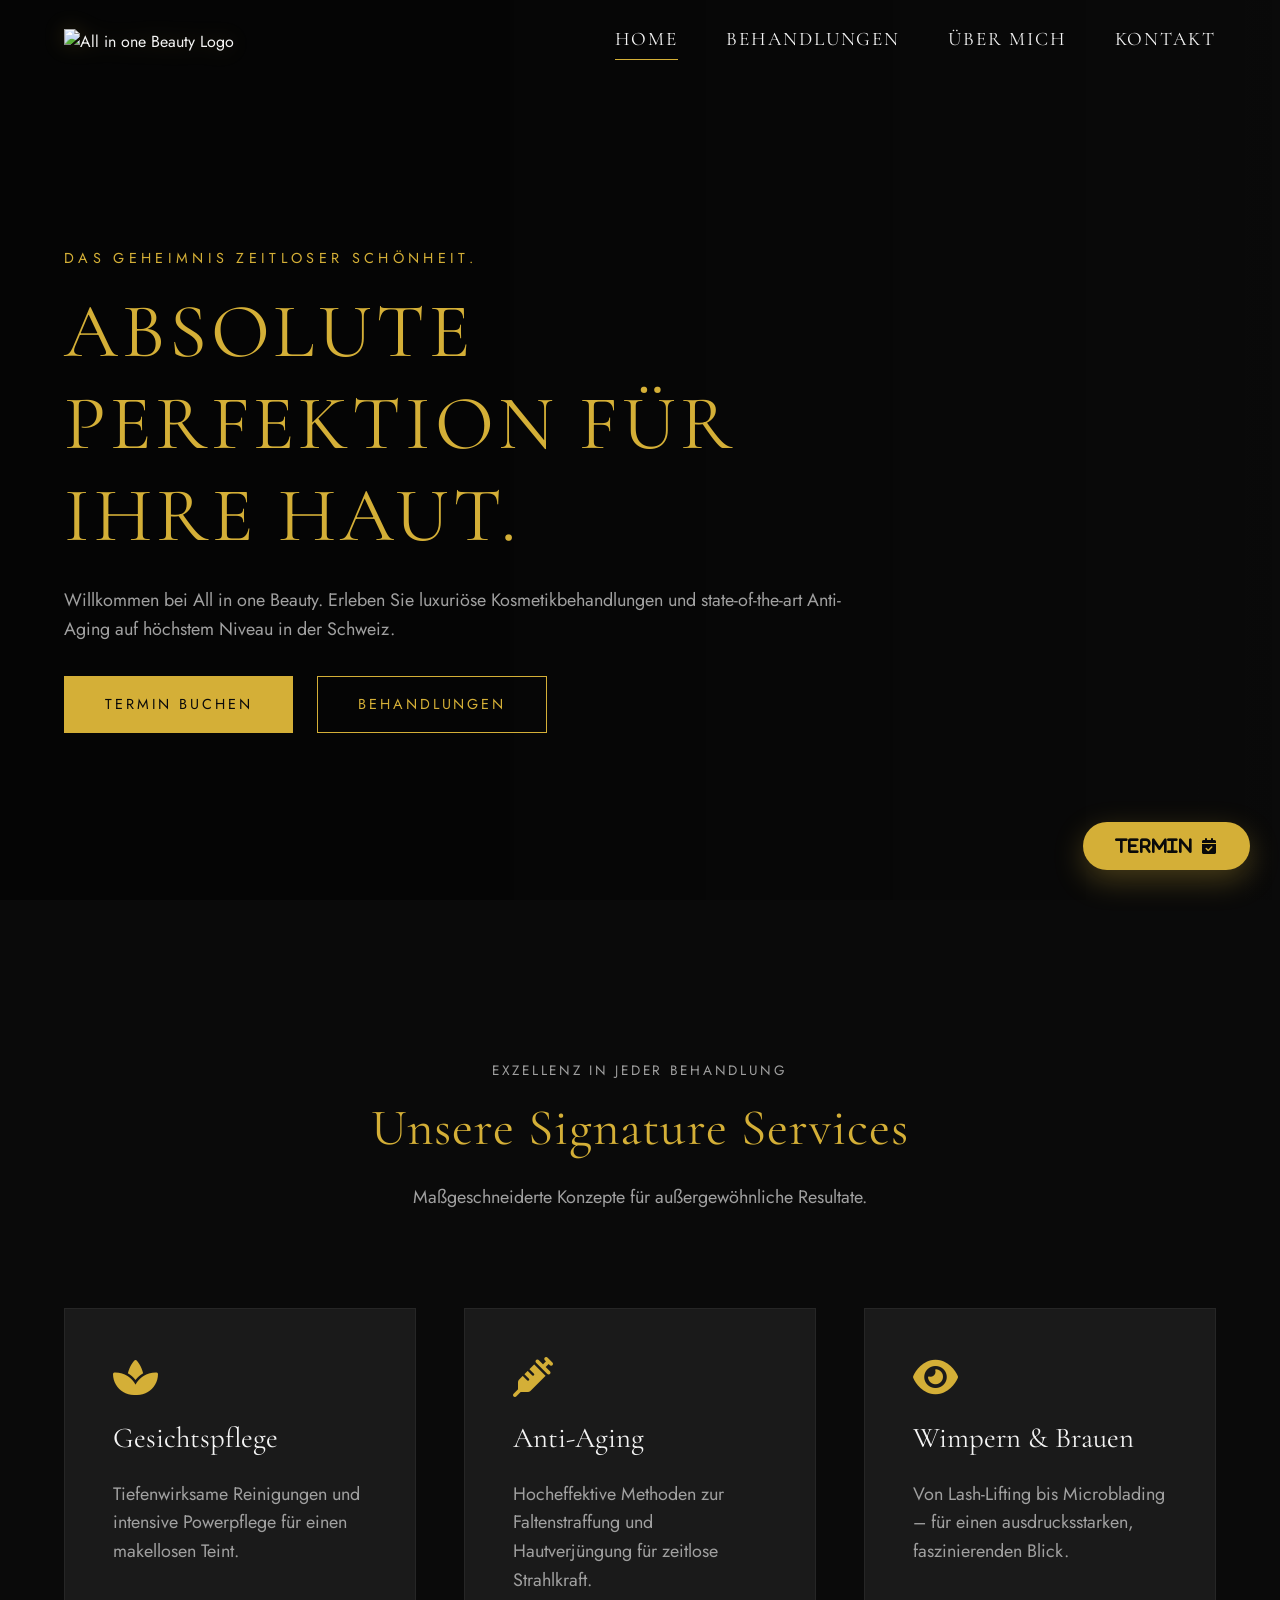
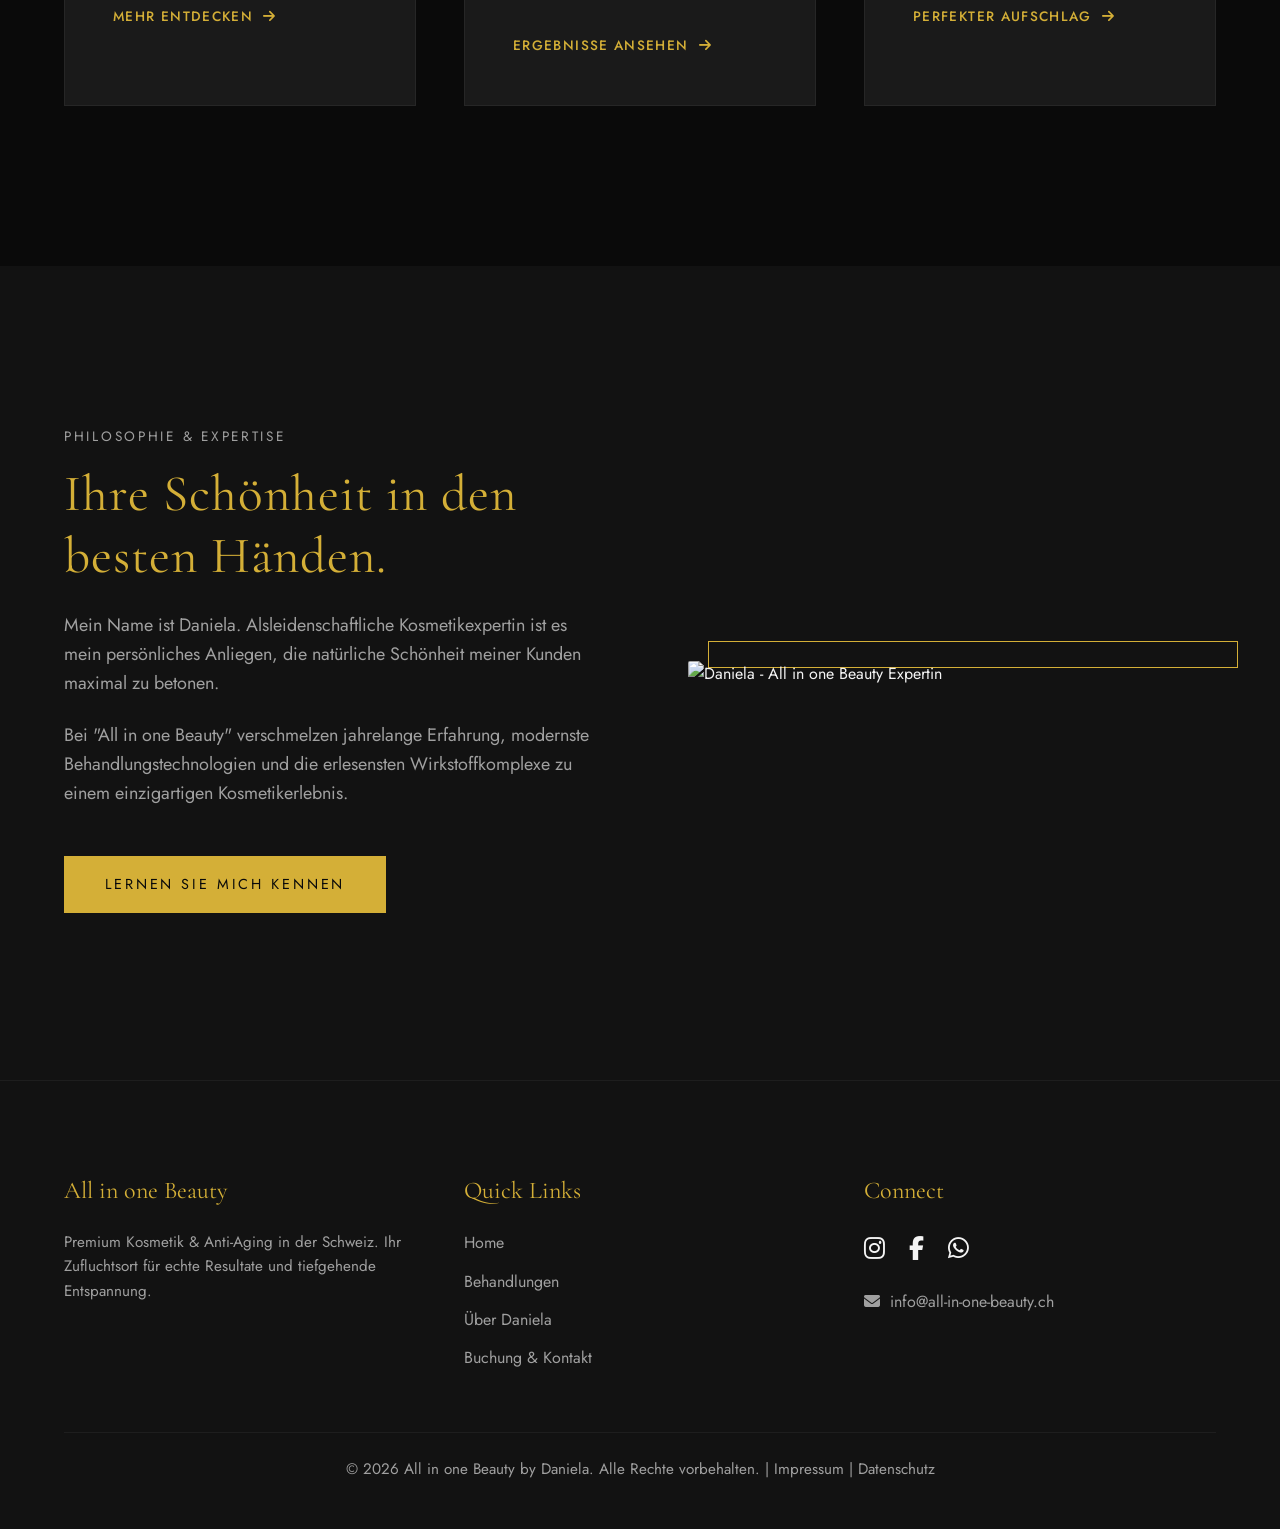
==== index.html @ e025c2c2 "Initial commit: All in one Beauty premium website" ====
<!DOCTYPE html>
<html lang="de-CH">
<head>
    <meta charset="UTF-8">
    <meta name="viewport" content="width=device-width, initial-scale=1.0">
    <title>All in one Beauty | Premium Kosmetikstudio Schweiz</title>
    <meta name="description" content="All in one Beauty by Daniela. Ihr exklusives Kosmetikstudio in der Schweiz für luxuriöse Gesichtsbehandlungen, Anti-Aging und absolute Perfektion.">
    <meta name="keywords" content="Kosmetikstudio Schweiz, All in one Beauty, Anti-Aging, Gesichtsbehandlung, Wimpern, Daniela Kosmetik">
    
    <!-- Fonts: Cormorant Garamond & Jost -->
    <link rel="preconnect" href="https://fonts.googleapis.com">
    <link rel="preconnect" href="https://fonts.gstatic.com" crossorigin>
    <link href="https://fonts.googleapis.com/css2?family=Cormorant+Garamond:wght@400;600&family=Jost:wght@300;400;500;600&display=swap" rel="stylesheet">
    
    <!-- Icons -->
    <link rel="stylesheet" href="https://cdnjs.cloudflare.com/ajax/libs/font-awesome/6.4.0/css/all.min.css">
    
    <!-- CSS -->
    <link rel="stylesheet" href="style.css">
</head>
<body>

    <!-- Header Navigation -->
    <header class="header">
        <div class="container">
            <a href="index.html" class="logo">
                <img src="https://www.all-in-one-beauty.ch/wp-content/uploads/logo-neu-Kopie-1.png" alt="All in one Beauty Logo">
            </a>
            
            <button class="nav-toggle" aria-label="Menu öffnen">
                <i class="fa-solid fa-bars"></i>
            </button>
            
            <nav class="nav-links">
                <a href="index.html" class="active">Home</a>
                <a href="behandlungen.html">Behandlungen</a>
                <a href="ueber-mich.html">Über mich</a>
                <a href="kontakt.html">Kontakt</a>
            </nav>
        </div>
    </header>

    <!-- Floating Action Button: Termin Buchen -->
    <a href="kontakt.html" class="fab">
        Termin <i class="fa-solid fa-calendar-check"></i>
    </a>

    <!-- Hero Section -->
    <section class="hero">
        <div class="hero-bg"></div>
        <div class="container fade-up">
            <div class="hero-content">
                <span class="hero-subtitle">Das Geheimnis zeitloser Schönheit.</span>
                <h1>Absolute Perfektion für Ihre Haut.</h1>
                <p>Willkommen bei All in one Beauty. Erleben Sie luxuriöse Kosmetikbehandlungen und state-of-the-art Anti-Aging auf höchstem Niveau in der Schweiz.</p>
                <div class="flex" style="gap: 1.5rem; margin-top: 2rem;">
                    <a href="kontakt.html" class="btn btn-primary">Termin Buchen</a>
                    <a href="behandlungen.html" class="btn btn-outline">Behandlungen</a>
                </div>
            </div>
        </div>
    </section>

    <!-- Services Overview Section -->
    <section class="section" id="services">
        <div class="container fade-up">
            <div class="section-header text-center">
                <span class="section-subtitle">Exzellenz in jeder Behandlung</span>
                <h2>Unsere Signature Services</h2>
                <p>Maßgeschneiderte Konzepte für außergewöhnliche Resultate.</p>
            </div>
            
            <div class="services-grid">
                <div class="service-card fade-up">
                    <i class="fa-solid fa-spa service-icon"></i>
                    <h3 class="service-title">Gesichtspflege</h3>
                    <p>Tiefenwirksame Reinigungen und intensive Powerpflege für einen makellosen Teint.</p>
                    <a href="behandlungen.html" class="service-link">Mehr entdecken <i class="fa-solid fa-arrow-right"></i></a>
                </div>
                
                <div class="service-card fade-up" style="transition-delay: 0.1s;">
                    <i class="fa-solid fa-syringe service-icon"></i>
                    <h3 class="service-title">Anti-Aging</h3>
                    <p>Hocheffektive Methoden zur Faltenstraffung und Hautverjüngung für zeitlose Strahlkraft.</p>
                    <a href="behandlungen.html" class="service-link">Ergebnisse ansehen <i class="fa-solid fa-arrow-right"></i></a>
                </div>
                
                <div class="service-card fade-up" style="transition-delay: 0.2s;">
                    <i class="fa-solid fa-eye service-icon"></i>
                    <h3 class="service-title">Wimpern & Brauen</h3>
                    <p>Von Lash-Lifting bis Microblading – für einen ausdrucksstarken, faszinierenden Blick.</p>
                    <a href="behandlungen.html" class="service-link">Perfekter Aufschlag <i class="fa-solid fa-arrow-right"></i></a>
                </div>
            </div>
        </div>
    </section>

    <!-- About Snippet -->
    <section class="section" style="background-color: var(--clr-bg-alt);">
        <div class="container fade-up">
            <div class="about-grid">
                <div class="fade-up">
                    <span class="section-subtitle">Philosophie & Expertise</span>
                    <h2>Ihre Schönheit in den besten Händen.</h2>
                    <p>Mein Name ist Daniela. Alsleidenschaftliche Kosmetikexpertin ist es mein persönliches Anliegen, die natürliche Schönheit meiner Kunden maximal zu betonen.</p>
                    <p>Bei "All in one Beauty" verschmelzen jahrelange Erfahrung, modernste Behandlungstechnologien und die erlesensten Wirkstoffkomplexe zu einem einzigartigen Kosmetikerlebnis.</p>
                    <a href="ueber-mich.html" class="btn btn-primary" style="margin-top: 1.5rem;">Lernen Sie mich kennen</a>
                </div>
                <div class="about-image fade-up">
                    <img src="https://www.all-in-one-beauty.ch/wp-content/uploads/IMG_0017-300x300.jpeg" alt="Daniela - All in one Beauty Expertin">
                </div>
            </div>
        </div>
    </section>

    <!-- Contact & Footer Snippet -->
    <footer class="footer">
        <div class="container fade-up">
            <div class="footer-grid">
                <div>
                    <h4>All in one Beauty</h4>
                    <p>Premium Kosmetik & Anti-Aging in der Schweiz. Ihr Zufluchtsort für echte Resultate und tiefgehende Entspannung.</p>
                </div>
                <div>
                    <h4>Quick Links</h4>
                    <ul class="footer-links">
                        <li><a href="index.html">Home</a></li>
                        <li><a href="behandlungen.html">Behandlungen</a></li>
                        <li><a href="ueber-mich.html">Über Daniela</a></li>
                        <li><a href="kontakt.html">Buchung & Kontakt</a></li>
                    </ul>
                </div>
                <div>
                    <h4>Connect</h4>
                    <div class="social-links" style="margin-bottom: 20px;">
                        <a href="#" target="_blank" aria-label="Instagram"><i class="fa-brands fa-instagram"></i></a>
                        <a href="#" target="_blank" aria-label="Facebook"><i class="fa-brands fa-facebook-f"></i></a>
                        <a href="#" target="_blank" aria-label="WhatsApp"><i class="fa-brands fa-whatsapp"></i></a>
                    </div>
                    <ul class="footer-links">
                        <li><a href="mailto:info@all-in-one-beauty.ch"><i class="fa-solid fa-envelope" style="margin-right:10px;"></i>info@all-in-one-beauty.ch</a></li>
                    </ul>
                </div>
            </div>
            <div class="footer-bottom">
                <p>&copy; 2026 All in one Beauty by Daniela. Alle Rechte vorbehalten. | <a href="#" style="color:var(--clr-text-muted);">Impressum</a> | <a href="#" style="color:var(--clr-text-muted);">Datenschutz</a></p>
            </div>
        </div>
    </footer>

    <!-- Scripts -->
    <script src="main.js"></script>
</body>
</html>
---- style.css ----
:root {
    /* Color Palette: Dark Opulence */
    --clr-bg: #0a0a0a;
    --clr-bg-alt: #121212;
    --clr-bg-card: #1a1a1a;
    --clr-accent: #d4af37; /* Muted Champagne Gold */
    --clr-accent-dark: #b5952f;
    --clr-text: #f4f4f4;
    --clr-text-muted: #a0a0a0;
    --clr-border: rgba(212, 175, 55, 0.3);

    /* Typography */
    --font-heading: 'Cormorant Garamond', serif;
    --font-body: 'Jost', sans-serif;

    /* Spacing */
    --space-sm: 0.5rem;
    --space-md: 1.5rem;
    --space-lg: 3rem;
    --space-xl: 6rem;
    --space-xxl: 10rem;
    
    /* Transitions */
    --trans-fast: 0.2s ease;
    --trans-smooth: 0.6s cubic-bezier(0.25, 1, 0.5, 1);
}

* {
    margin: 0;
    padding: 0;
    box-sizing: border-box;
}

html {
    scroll-behavior: smooth;
    font-size: 16px;
}

body {
    background-color: var(--clr-bg);
    color: var(--clr-text);
    font-family: var(--font-body);
    line-height: 1.6;
    overflow-x: hidden;
    -webkit-font-smoothing: antialiased;
}

/* Typography Classes */
h1, h2, h3, h4, h5, h6 {
    font-family: var(--font-heading);
    font-weight: 400;
    line-height: 1.2;
    margin-bottom: var(--space-md);
    color: var(--clr-accent);
}

h1 {
    font-size: clamp(3rem, 6vw, 5.5rem);
    letter-spacing: 0.05em;
    text-transform: uppercase;
}

h2 {
    font-size: clamp(2rem, 4vw, 3.5rem);
    letter-spacing: 0.02em;
}

h3 {
    font-size: clamp(1.5rem, 2.5vw, 2.2rem);
    color: var(--clr-text);
}

p {
    margin-bottom: var(--space-md);
    font-size: 1.125rem;
    color: var(--clr-text-muted);
}

a {
    color: var(--clr-text);
    text-decoration: none;
    transition: var(--trans-fast);
}

/* Base Layout & Utilities */
.container {
    width: 90%;
    max-width: 1400px;
    margin: 0 auto;
}

.section {
    padding: var(--space-xxl) 0;
}

.flex { display: flex; }
.grid { display: grid; }
.text-center { text-align: center; }

/* Header & Nav */
.header {
    position: fixed;
    top: 0;
    width: 100%;
    z-index: 1000;
    padding: var(--space-md) 0;
    transition: var(--trans-smooth);
    background: transparent;
}

.header.scrolled {
    background: rgba(10, 10, 10, 0.95);
    backdrop-filter: blur(10px);
    padding: var(--space-sm) 0;
    border-bottom: 1px solid var(--clr-border);
}

.header .container {
    display: flex;
    justify-content: space-between;
    align-items: center;
}

.logo img {
    height: 60px;
    width: auto;
    filter: drop-shadow(0 0 10px rgba(212, 175, 55, 0.2));
    transition: var(--trans-smooth);
}

.header.scrolled .logo img {
    height: 45px;
}

.nav-links {
    display: flex;
    gap: var(--space-lg);
    align-items: center;
}

.nav-links a {
    font-family: var(--font-heading);
    font-size: 1.2rem;
    text-transform: uppercase;
    letter-spacing: 0.1em;
    position: relative;
    padding-bottom: 5px;
}

.nav-links a::after {
    content: '';
    position: absolute;
    bottom: 0;
    left: 0;
    width: 0;
    height: 1px;
    background: var(--clr-accent);
    transition: var(--trans-fast);
}

.nav-links a:hover::after,
.nav-links a.active::after {
    width: 100%;
}

.nav-toggle {
    display: none;
    background: none;
    border: none;
    color: var(--clr-accent);
    font-size: 1.5rem;
    cursor: pointer;
}

/* Buttons */
.btn {
    display: inline-block;
    padding: 1rem 2.5rem;
    font-family: var(--font-body);
    font-size: 0.9rem;
    text-transform: uppercase;
    letter-spacing: 0.2em;
    cursor: pointer;
    transition: var(--trans-smooth);
    border: 1px solid var(--clr-accent);
    position: relative;
    overflow: hidden;
    z-index: 1;
}

.btn-primary {
    background: var(--clr-accent);
    color: var(--clr-bg);
}

.btn-primary::before {
    content: '';
    position: absolute;
    top: 0;
    left: -100%;
    width: 100%;
    height: 100%;
    background: var(--clr-accent-dark);
    transition: var(--trans-smooth);
    z-index: -1;
}

.btn-primary:hover::before {
    left: 0;
}

.btn-outline {
    background: transparent;
    color: var(--clr-accent);
}

.btn-outline:hover {
    background: var(--clr-accent);
    color: var(--clr-bg);
}

/* Floating Action Button (Booking) */
.fab {
    position: fixed;
    bottom: 30px;
    right: 30px;
    background: var(--clr-accent);
    color: var(--clr-bg);
    padding: 1rem 2rem;
    border-radius: 50px;
    font-weight: 600;
    text-transform: uppercase;
    letter-spacing: 0.1em;
    box-shadow: 0 10px 30px rgba(212, 175, 55, 0.3);
    z-index: 999;
    display: flex;
    align-items: center;
    gap: 10px;
    transition: var(--trans-smooth);
}

.fab:hover {
    transform: translateY(-5px);
    box-shadow: 0 15px 40px rgba(212, 175, 55, 0.5);
    background: var(--clr-accent-dark);
}

/* Animations */
.fade-up {
    opacity: 0;
    transform: translateY(30px);
    transition: opacity 1s ease, transform 1s ease;
}

.fade-up.visible {
    opacity: 1;
    transform: translateY(0);
}

/* Hero Section */
.hero {
    height: 100vh;
    display: flex;
    align-items: center;
    position: relative;
    padding-top: 80px;
}

.hero-bg {
    position: absolute;
    top: 0;
    left: 0;
    width: 100%;
    height: 100%;
    background-image: linear-gradient(to right, #0a0a0a 40%, transparent), url('https://www.all-in-one-beauty.ch/wp-content/uploads/IMG_0017-300x300.jpeg');
    background-size: cover;
    background-position: center right;
    background-repeat: no-repeat;
    opacity: 0.4;
    z-index: -1;
    /* Soften the image and make it look premium */
    filter: grayscale(30%) contrast(110%);
}

.hero-content {
    max-width: 800px;
}

.hero-subtitle {
    font-family: var(--font-body);
    color: var(--clr-accent);
    text-transform: uppercase;
    letter-spacing: 0.3em;
    font-size: 0.9rem;
    margin-bottom: 1rem;
    display: block;
}

/* Sections Structure */
.section-header {
    margin-bottom: var(--space-xl);
}

.section-subtitle {
    font-family: var(--font-body);
    text-transform: uppercase;
    letter-spacing: 0.2em;
    color: var(--clr-text-muted);
    font-size: 0.85rem;
    display: block;
    margin-bottom: 1rem;
}

/* Service Cards */
.services-grid {
    display: grid;
    grid-template-columns: repeat(auto-fit, minmax(320px, 1fr));
    gap: var(--space-lg);
}

.service-card {
    background: var(--clr-bg-card);
    padding: var(--space-lg);
    border: 1px solid rgba(255,255,255,0.05);
    transition: var(--trans-smooth);
    position: relative;
    overflow: hidden;
}

.service-card::before {
    content: '';
    position: absolute;
    top: 0;
    left: 0;
    width: 100%;
    height: 3px;
    background: var(--clr-accent);
    transform: scaleX(0);
    transform-origin: left;
    transition: transform var(--trans-smooth);
}

.service-card:hover {
    transform: translateY(-10px);
    border-color: var(--clr-border);
    box-shadow: 0 20px 40px rgba(0,0,0,0.5);
}

.service-card:hover::before {
    transform: scaleX(1);
}

.service-icon {
    font-size: 2.5rem;
    color: var(--clr-accent);
    margin-bottom: 1.5rem;
}

.service-title {
    font-size: 1.8rem;
}

.service-link {
    display: inline-block;
    margin-top: 1rem;
    color: var(--clr-accent);
    text-transform: uppercase;
    letter-spacing: 0.1em;
    font-size: 0.85rem;
    font-weight: 500;
}

.service-link i {
    margin-left: 5px;
    transition: var(--trans-fast);
}

.service-card:hover .service-link i {
    transform: translateX(5px);
}

/* About Section */
.about-grid {
    display: grid;
    grid-template-columns: 1fr 1fr;
    gap: var(--space-xl);
    align-items: center;
}

.about-image {
    position: relative;
}

.about-image img {
    width: 100%;
    max-width: 500px;
    height: auto;
    filter: grayscale(20%);
    border-radius: 2px;
}

.about-image::after {
    content: '';
    position: absolute;
    border: 1px solid var(--clr-accent);
    width: 100%;
    height: 100%;
    top: -20px;
    left: 20px;
    z-index: -1;
}

/* Footer */
.footer {
    background: var(--clr-bg-alt);
    padding: var(--space-xl) 0 var(--space-md);
    border-top: 1px solid rgba(255,255,255,0.05);
}

.footer-grid {
    display: grid;
    grid-template-columns: repeat(auto-fit, minmax(250px, 1fr));
    gap: var(--space-lg);
    margin-bottom: var(--space-lg);
}

.footer h4 {
    font-size: 1.5rem;
    margin-bottom: 1.5rem;
}

.footer p {
    font-size: 0.95rem;
}

.footer-links {
    list-style: none;
}

.footer-links li {
    margin-bottom: 0.8rem;
}

.footer-links a {
    color: var(--clr-text-muted);
}

.footer-links a:hover {
    color: var(--clr-accent);
}

.social-links {
    display: flex;
    gap: 1.5rem;
}

.social-links a {
    color: var(--clr-text);
    font-size: 1.5rem;
}

.social-links a:hover {
    color: var(--clr-accent);
    transform: translateY(-3px);
}

.footer-bottom {
    text-align: center;
    border-top: 1px solid rgba(255,255,255,0.05);
    padding-top: var(--space-md);
    color: var(--clr-text-muted);
    font-size: 0.85rem;
}

/* Responsive */
@media (max-width: 992px) {
    .about-grid {
        grid-template-columns: 1fr;
    }
    
    .about-image {
        margin: 0 auto var(--space-lg);
    }
}

@media (max-width: 768px) {
    .nav-toggle {
        display: block;
    }
    
    .nav-links {
        position: fixed;
        top: 80px; /* Adjust according to header height */
        left: 0;
        width: 100%;
        height: calc(100vh - 80px); /* Height below header */
        background: rgba(10, 10, 10, 0.98);
        backdrop-filter: blur(15px);
        flex-direction: column;
        justify-content: center;
        align-items: center;
        gap: var(--space-lg);
        transform: translateX(100%);
        transition: transform var(--trans-smooth);
        /* hide borders */
        border: none;
    }
    
    .nav-links.active {
        transform: translateX(0);
    }
    
    .hero-bg {
        background-image: linear-gradient(to bottom, #0a0a0a 30%, transparent), url('https://www.all-in-one-beauty.ch/wp-content/uploads/IMG_0017-300x300.jpeg');
        background-position: center top;
    }

    .fab {
        bottom: 20px;
        right: 20px;
        padding: 0.8rem 1.5rem;
        font-size: 0.8rem;
    }
}
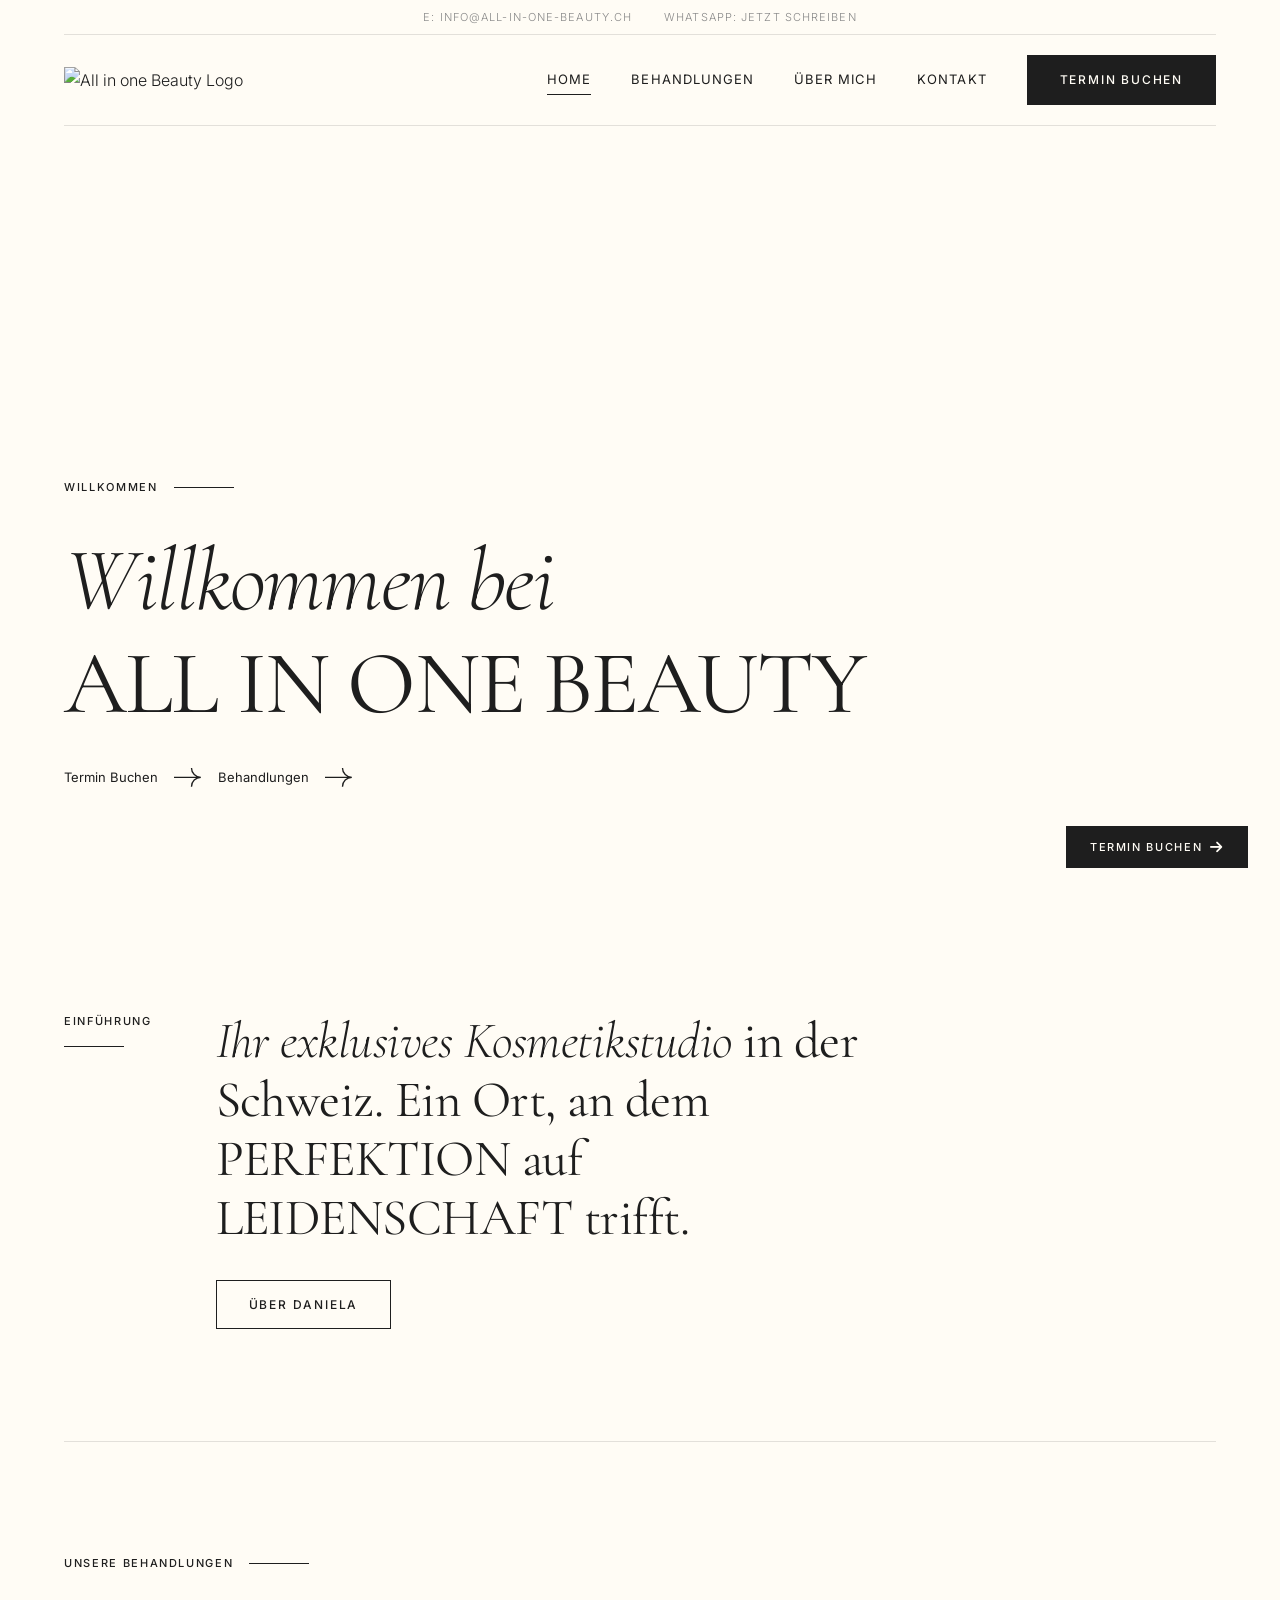
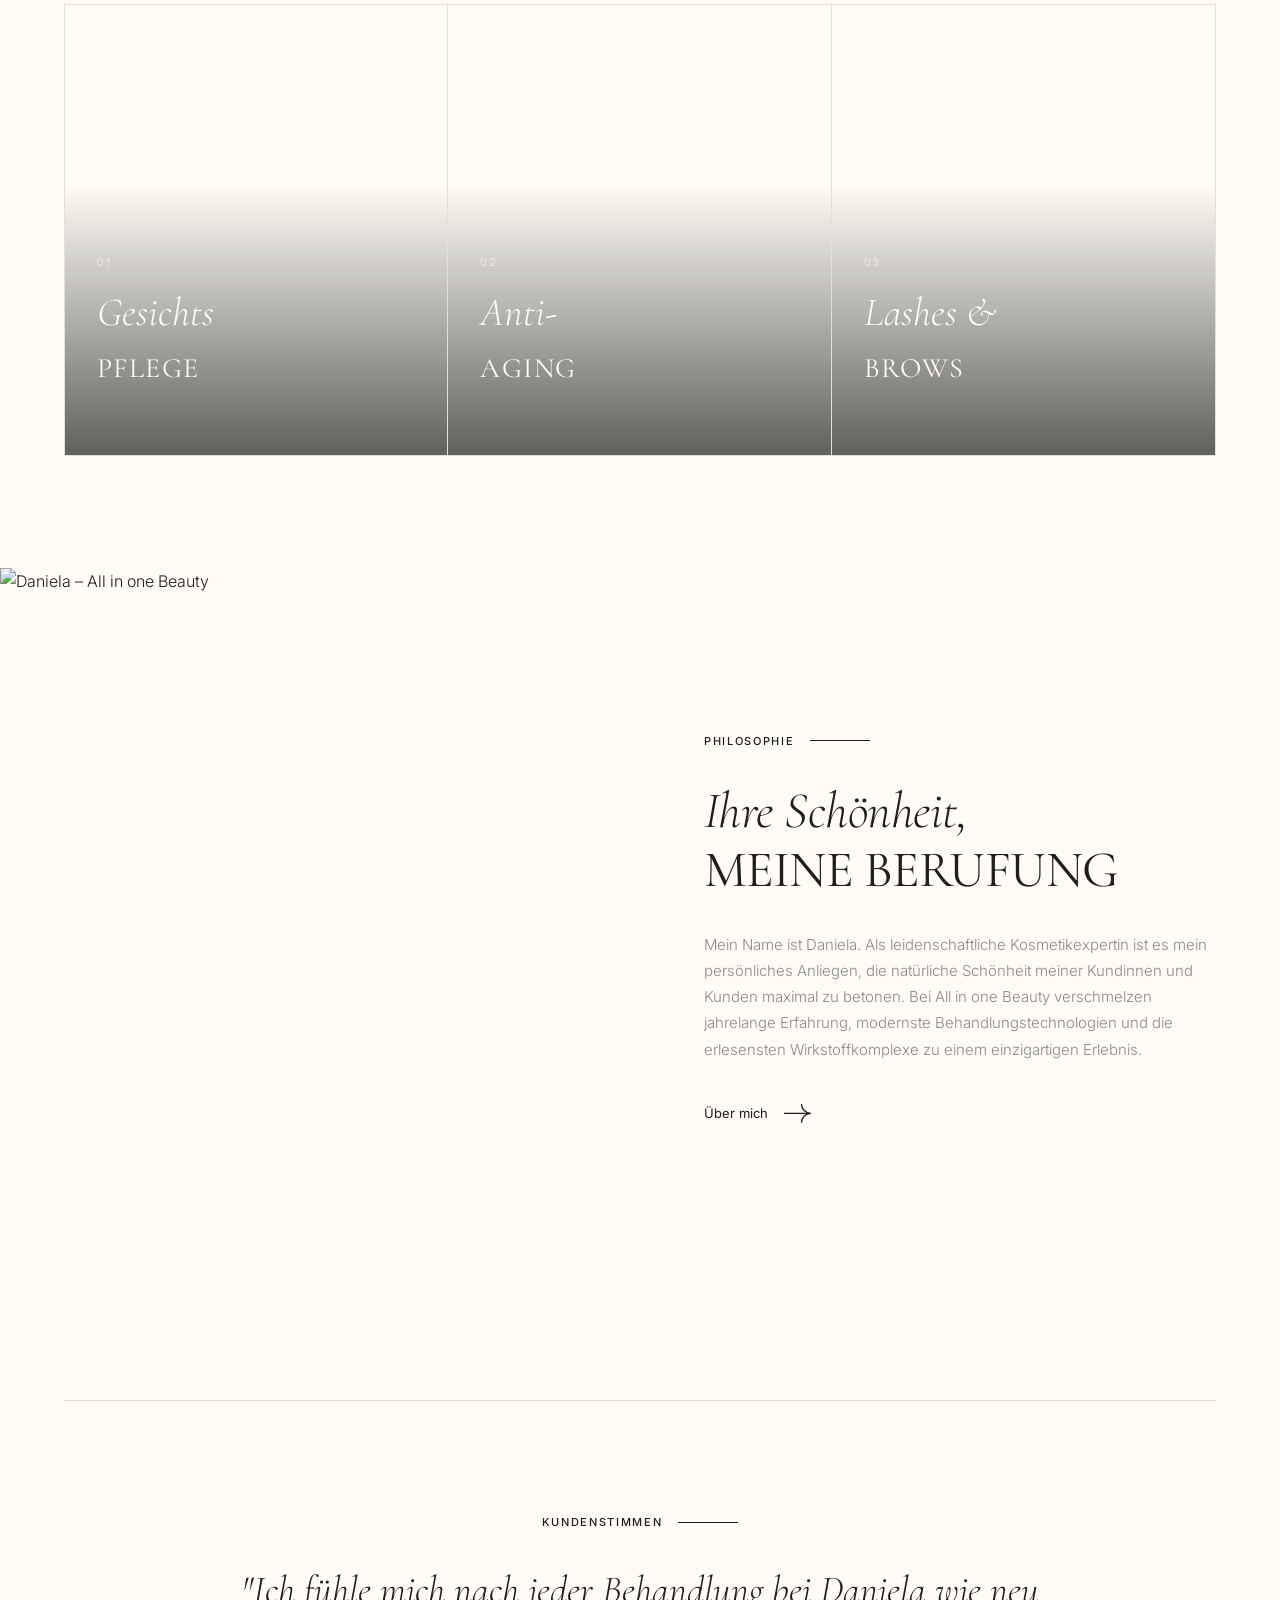
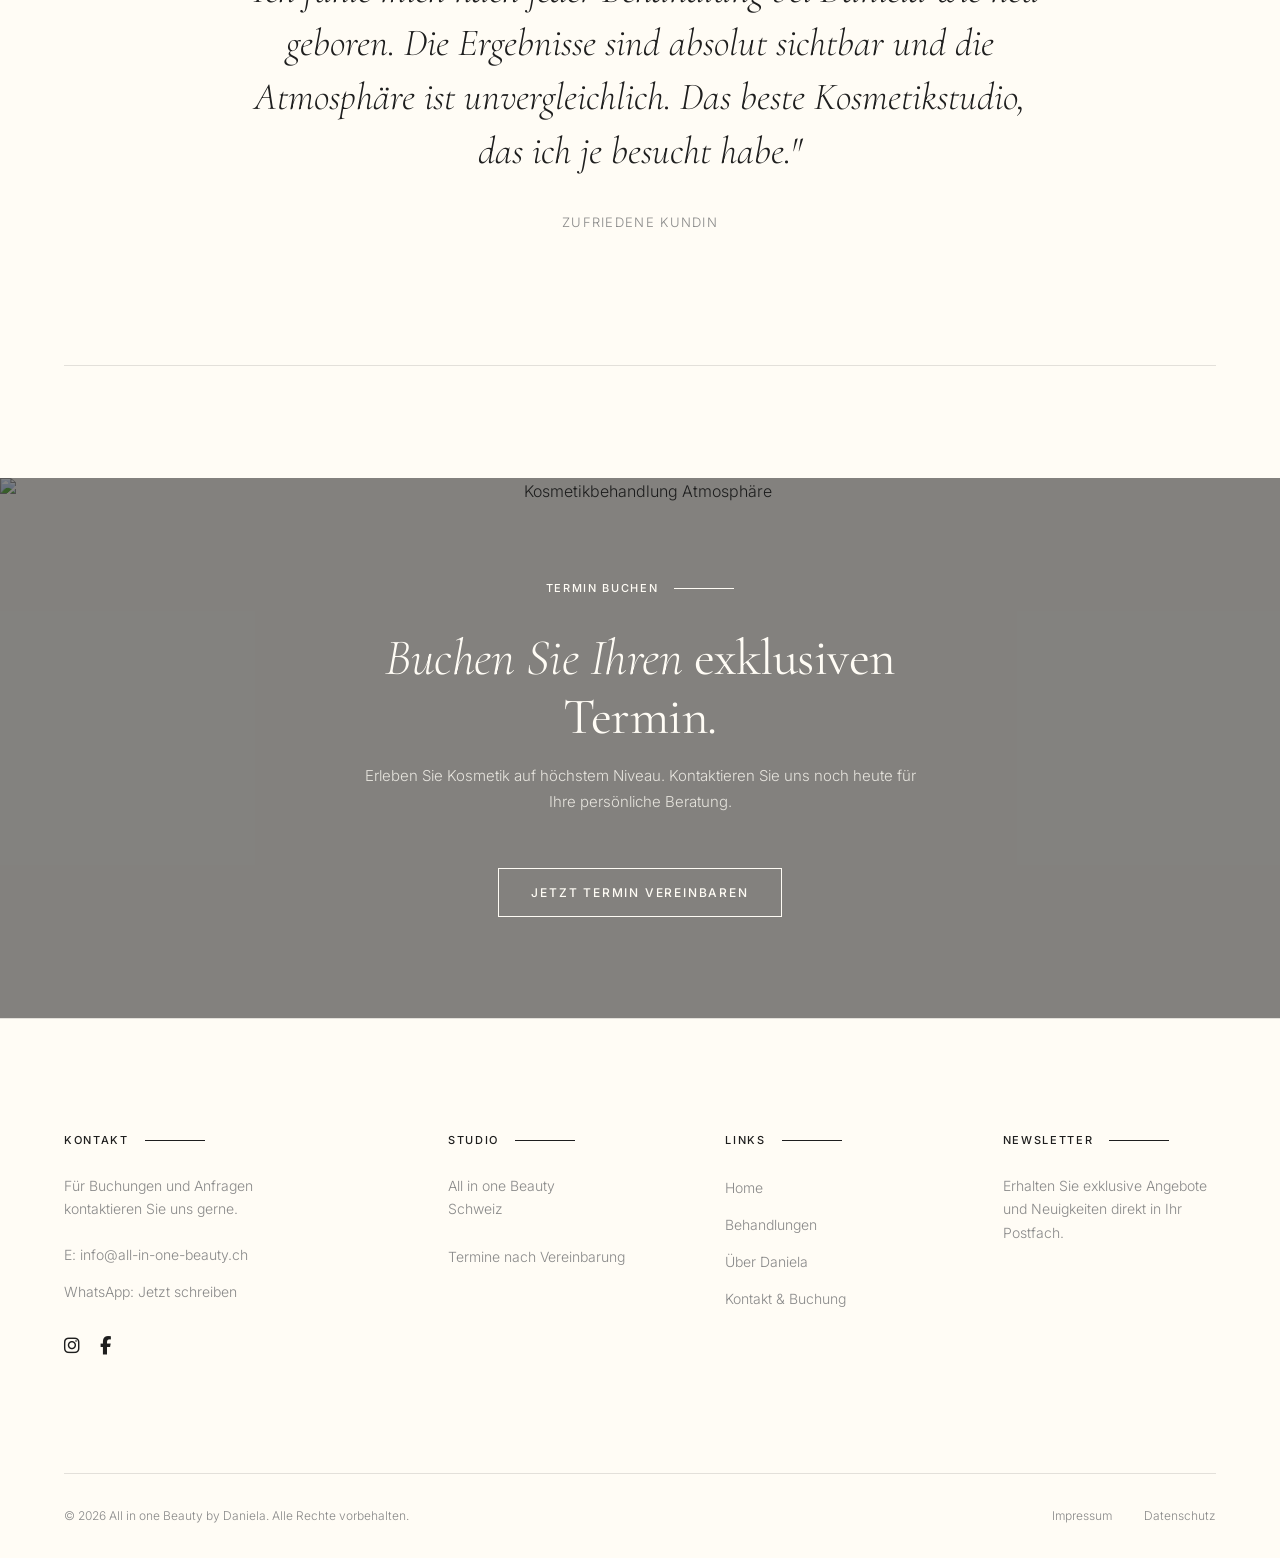
==== commit e005f53e: "Complete redesign: Salon64-inspired warm editorial aesthetic" ====
--- a/index.html
+++ b/index.html
@@ -3,152 +3,255 @@
 <head>
     <meta charset="UTF-8">
     <meta name="viewport" content="width=device-width, initial-scale=1.0">
-    <title>All in one Beauty | Premium Kosmetikstudio Schweiz</title>
-    <meta name="description" content="All in one Beauty by Daniela. Ihr exklusives Kosmetikstudio in der Schweiz für luxuriöse Gesichtsbehandlungen, Anti-Aging und absolute Perfektion.">
-    <meta name="keywords" content="Kosmetikstudio Schweiz, All in one Beauty, Anti-Aging, Gesichtsbehandlung, Wimpern, Daniela Kosmetik">
-    
-    <!-- Fonts: Cormorant Garamond & Jost -->
+    <title>All in one Beauty | Premium Kosmetikstudio Schweiz – by Daniela</title>
+    <meta name="description" content="Willkommen bei All in one Beauty von Daniela. Ihr exklusives Kosmetikstudio in der Schweiz für luxuriöse Gesichtsbehandlungen, Anti-Aging, Wimpern und absolute Perfektion.">
+    <meta property="og:title" content="All in one Beauty | Premium Kosmetikstudio Schweiz">
+    <meta property="og:description" content="Ihr exklusives Kosmetikstudio in der Schweiz für luxuriöse Gesichtsbehandlungen, Anti-Aging und absolute Perfektion.">
+    <meta property="og:type" content="website">
+    <meta name="twitter:card" content="summary_large_image">
+
+    <!-- Fonts -->
     <link rel="preconnect" href="https://fonts.googleapis.com">
     <link rel="preconnect" href="https://fonts.gstatic.com" crossorigin>
-    <link href="https://fonts.googleapis.com/css2?family=Cormorant+Garamond:wght@400;600&family=Jost:wght@300;400;500;600&display=swap" rel="stylesheet">
-    
+    <link href="https://fonts.googleapis.com/css2?family=Cormorant+Garamond:ital,wght@0,300;0,400;0,600;1,300;1,400;1,600&family=Inter:wght@300;400;500;600&display=swap" rel="stylesheet">
+
     <!-- Icons -->
     <link rel="stylesheet" href="https://cdnjs.cloudflare.com/ajax/libs/font-awesome/6.4.0/css/all.min.css">
-    
+
     <!-- CSS -->
     <link rel="stylesheet" href="style.css">
 </head>
 <body>
 
-    <!-- Header Navigation -->
+    <!-- ========== HEADER ========== -->
     <header class="header">
-        <div class="container">
-            <a href="index.html" class="logo">
-                <img src="https://www.all-in-one-beauty.ch/wp-content/uploads/logo-neu-Kopie-1.png" alt="All in one Beauty Logo">
-            </a>
-            
-            <button class="nav-toggle" aria-label="Menu öffnen">
-                <i class="fa-solid fa-bars"></i>
-            </button>
-            
-            <nav class="nav-links">
-                <a href="index.html" class="active">Home</a>
-                <a href="behandlungen.html">Behandlungen</a>
-                <a href="ueber-mich.html">Über mich</a>
-                <a href="kontakt.html">Kontakt</a>
-            </nav>
+        <div class="page-padding">
+            <div class="header-topbar">
+                <a href="mailto:info@all-in-one-beauty.ch">E: info@all-in-one-beauty.ch</a>
+                <a href="https://wa.me/41000000000" target="_blank">WhatsApp: Jetzt schreiben</a>
+            </div>
+            <div class="container">
+                <div class="nav-container">
+                    <a href="index.html" class="logo">
+                        <img src="https://www.all-in-one-beauty.ch/wp-content/uploads/logo-neu-Kopie-1.png" alt="All in one Beauty Logo">
+                    </a>
+
+                    <button class="nav-toggle" aria-label="Menu öffnen">
+                        <span></span>
+                        <span></span>
+                    </button>
+
+                    <nav class="nav-links">
+                        <a href="index.html" class="nav-link active">Home</a>
+                        <a href="behandlungen.html" class="nav-link">Behandlungen</a>
+                        <a href="ueber-mich.html" class="nav-link">Über mich</a>
+                        <a href="kontakt.html" class="nav-link">Kontakt</a>
+                        <a href="kontakt.html" class="btn btn-filled">Termin Buchen</a>
+                    </nav>
+                </div>
+            </div>
         </div>
     </header>
 
-    <!-- Floating Action Button: Termin Buchen -->
+    <!-- Floating Action Button -->
     <a href="kontakt.html" class="fab">
-        Termin <i class="fa-solid fa-calendar-check"></i>
+        Termin Buchen <i class="fa-solid fa-arrow-right"></i>
     </a>
 
-    <!-- Hero Section -->
+    <!-- ========== HERO ========== -->
     <section class="hero">
-        <div class="hero-bg"></div>
-        <div class="container fade-up">
-            <div class="hero-content">
-                <span class="hero-subtitle">Das Geheimnis zeitloser Schönheit.</span>
-                <h1>Absolute Perfektion für Ihre Haut.</h1>
-                <p>Willkommen bei All in one Beauty. Erleben Sie luxuriöse Kosmetikbehandlungen und state-of-the-art Anti-Aging auf höchstem Niveau in der Schweiz.</p>
-                <div class="flex" style="gap: 1.5rem; margin-top: 2rem;">
-                    <a href="kontakt.html" class="btn btn-primary">Termin Buchen</a>
-                    <a href="behandlungen.html" class="btn btn-outline">Behandlungen</a>
-                </div>
-            </div>
-        </div>
-    </section>
-
-    <!-- Services Overview Section -->
-    <section class="section" id="services">
-        <div class="container fade-up">
-            <div class="section-header text-center">
-                <span class="section-subtitle">Exzellenz in jeder Behandlung</span>
-                <h2>Unsere Signature Services</h2>
-                <p>Maßgeschneiderte Konzepte für außergewöhnliche Resultate.</p>
-            </div>
-            
-            <div class="services-grid">
-                <div class="service-card fade-up">
-                    <i class="fa-solid fa-spa service-icon"></i>
-                    <h3 class="service-title">Gesichtspflege</h3>
-                    <p>Tiefenwirksame Reinigungen und intensive Powerpflege für einen makellosen Teint.</p>
-                    <a href="behandlungen.html" class="service-link">Mehr entdecken <i class="fa-solid fa-arrow-right"></i></a>
-                </div>
-                
-                <div class="service-card fade-up" style="transition-delay: 0.1s;">
-                    <i class="fa-solid fa-syringe service-icon"></i>
-                    <h3 class="service-title">Anti-Aging</h3>
-                    <p>Hocheffektive Methoden zur Faltenstraffung und Hautverjüngung für zeitlose Strahlkraft.</p>
-                    <a href="behandlungen.html" class="service-link">Ergebnisse ansehen <i class="fa-solid fa-arrow-right"></i></a>
-                </div>
-                
-                <div class="service-card fade-up" style="transition-delay: 0.2s;">
-                    <i class="fa-solid fa-eye service-icon"></i>
-                    <h3 class="service-title">Wimpern & Brauen</h3>
-                    <p>Von Lash-Lifting bis Microblading – für einen ausdrucksstarken, faszinierenden Blick.</p>
-                    <a href="behandlungen.html" class="service-link">Perfekter Aufschlag <i class="fa-solid fa-arrow-right"></i></a>
-                </div>
-            </div>
-        </div>
-    </section>
-
-    <!-- About Snippet -->
-    <section class="section" style="background-color: var(--clr-bg-alt);">
-        <div class="container fade-up">
-            <div class="about-grid">
-                <div class="fade-up">
-                    <span class="section-subtitle">Philosophie & Expertise</span>
-                    <h2>Ihre Schönheit in den besten Händen.</h2>
-                    <p>Mein Name ist Daniela. Alsleidenschaftliche Kosmetikexpertin ist es mein persönliches Anliegen, die natürliche Schönheit meiner Kunden maximal zu betonen.</p>
-                    <p>Bei "All in one Beauty" verschmelzen jahrelange Erfahrung, modernste Behandlungstechnologien und die erlesensten Wirkstoffkomplexe zu einem einzigartigen Kosmetikerlebnis.</p>
-                    <a href="ueber-mich.html" class="btn btn-primary" style="margin-top: 1.5rem;">Lernen Sie mich kennen</a>
-                </div>
-                <div class="about-image fade-up">
-                    <img src="https://www.all-in-one-beauty.ch/wp-content/uploads/IMG_0017-300x300.jpeg" alt="Daniela - All in one Beauty Expertin">
-                </div>
-            </div>
-        </div>
-    </section>
-
-    <!-- Contact & Footer Snippet -->
+        <img src="https://images.unsplash.com/photo-1616394584738-fc6e612e71b9?auto=format&fit=crop&q=80&w=1920" alt="All in one Beauty Studio" class="hero-img">
+        <div class="hero-overlay"></div>
+        <div class="hero-content page-padding">
+            <div class="container fade-up">
+                <div class="signpost">
+                    <span class="signpost-text">Willkommen</span>
+                    <div class="signpost-line"></div>
+                </div>
+                <h1><em>Willkommen bei</em><br><span class="caps">ALL IN ONE BEAUTY</span></h1>
+                <div class="hero-btns">
+                    <a href="kontakt.html" class="arrow-link">
+                        <span>Termin Buchen</span>
+                        <svg xmlns="http://www.w3.org/2000/svg" width="28" viewBox="0 0 21 14" fill="none"><path d="M20.1336 7.00037C16.2576 7.00037 13.1152 3.86612 13.1152 0M20.1336 7.00037C16.2576 7.00037 13.1152 10.1339 13.1152 14M20.1336 7.00037L0 7" stroke="currentColor"/></svg>
+                    </a>
+                    <a href="behandlungen.html" class="arrow-link">
+                        <span>Behandlungen</span>
+                        <svg xmlns="http://www.w3.org/2000/svg" width="28" viewBox="0 0 21 14" fill="none"><path d="M20.1336 7.00037C16.2576 7.00037 13.1152 3.86612 13.1152 0M20.1336 7.00037C16.2576 7.00037 13.1152 10.1339 13.1152 14M20.1336 7.00037L0 7" stroke="currentColor"/></svg>
+                    </a>
+                </div>
+            </div>
+        </div>
+    </section>
+
+    <!-- ========== INTRO ========== -->
+    <section class="section-padding">
+        <div class="page-padding">
+            <div class="container">
+                <div class="intro-grid fade-up">
+                    <div class="signpost" style="flex-direction: column; align-items: flex-start;">
+                        <span class="signpost-text">Einführung</span>
+                        <div class="signpost-line"></div>
+                    </div>
+                    <div class="intro-text">
+                        <h2><em>Ihr exklusives Kosmetikstudio</em> in der Schweiz. Ein Ort, an dem <span class="caps">PERFEKTION</span> auf <span class="caps">LEIDENSCHAFT</span> trifft.</h2>
+                        <div style="margin-top: 2rem;">
+                            <a href="ueber-mich.html" class="btn">Über Daniela</a>
+                        </div>
+                    </div>
+                </div>
+            </div>
+        </div>
+    </section>
+
+    <div class="page-padding"><div class="container"><div class="section-divider"></div></div></div>
+
+    <!-- ========== SERVICES RANGE ========== -->
+    <section class="section-padding">
+        <div class="page-padding">
+            <div class="container">
+                <div class="signpost fade-up">
+                    <span class="signpost-text">Unsere Behandlungen</span>
+                    <div class="signpost-line"></div>
+                </div>
+
+                <div class="range-grid fade-up" data-delay="1">
+                    <a href="behandlungen.html" class="range-item">
+                        <div class="range-item-bg" style="background-image: url('https://images.unsplash.com/photo-1616394584738-fc6e612e71b9?auto=format&fit=crop&q=80&w=800');"></div>
+                        <div class="range-item-overlay"></div>
+                        <div class="range-item-content">
+                            <div class="range-number">1</div>
+                            <div class="range-title"><em>Gesichts</em><span class="range-title-caps">pflege</span></div>
+                        </div>
+                    </a>
+                    <a href="behandlungen.html" class="range-item">
+                        <div class="range-item-bg" style="background-image: url('https://images.unsplash.com/photo-1570172619644-dfd03ed5d881?auto=format&fit=crop&q=80&w=800');"></div>
+                        <div class="range-item-overlay"></div>
+                        <div class="range-item-content">
+                            <div class="range-number">2</div>
+                            <div class="range-title"><em>Anti-</em><span class="range-title-caps">Aging</span></div>
+                        </div>
+                    </a>
+                    <a href="behandlungen.html" class="range-item">
+                        <div class="range-item-bg" style="background-image: url('https://images.unsplash.com/photo-1512496015851-a1fbcf69d39e?auto=format&fit=crop&q=80&w=800');"></div>
+                        <div class="range-item-overlay"></div>
+                        <div class="range-item-content">
+                            <div class="range-number">3</div>
+                            <div class="range-title"><em>Lashes &</em><span class="range-title-caps">Brows</span></div>
+                        </div>
+                    </a>
+                </div>
+            </div>
+        </div>
+    </section>
+
+    <!-- ========== ABOUT SPLIT ========== -->
+    <section class="about-split">
+        <div class="about-img-col">
+            <img src="https://www.all-in-one-beauty.ch/wp-content/uploads/IMG_0017-300x300.jpeg" alt="Daniela – All in one Beauty">
+        </div>
+        <div class="about-text-col fade-up">
+            <div class="signpost">
+                <span class="signpost-text">Philosophie</span>
+                <div class="signpost-line"></div>
+            </div>
+            <h2><em>Ihre Schönheit,</em><br><span class="caps">MEINE BERUFUNG</span></h2>
+            <p>Mein Name ist Daniela. Als leidenschaftliche Kosmetikexpertin ist es mein persönliches Anliegen, die natürliche Schönheit meiner Kundinnen und Kunden maximal zu betonen. Bei All in one Beauty verschmelzen jahrelange Erfahrung, modernste Behandlungstechnologien und die erlesensten Wirkstoffkomplexe zu einem einzigartigen Erlebnis.</p>
+            <div style="margin-top: 1rem;">
+                <a href="ueber-mich.html" class="arrow-link">
+                    <span>Über mich</span>
+                    <svg xmlns="http://www.w3.org/2000/svg" width="28" viewBox="0 0 21 14" fill="none"><path d="M20.1336 7.00037C16.2576 7.00037 13.1152 3.86612 13.1152 0M20.1336 7.00037C16.2576 7.00037 13.1152 10.1339 13.1152 14M20.1336 7.00037L0 7" stroke="currentColor"/></svg>
+                </a>
+            </div>
+        </div>
+    </section>
+
+    <!-- ========== TESTIMONIAL ========== -->
+    <section class="section-padding">
+        <div class="page-padding">
+            <div class="container">
+                <div class="section-divider"></div>
+                <div class="testimonial-wrapper fade-up">
+                    <div class="signpost" style="justify-content: center;">
+                        <span class="signpost-text">Kundenstimmen</span>
+                        <div class="signpost-line"></div>
+                    </div>
+                    <p class="testimonial-quote">"Ich fühle mich nach jeder Behandlung bei Daniela wie neu geboren. Die Ergebnisse sind absolut sichtbar und die Atmosphäre ist unvergleichlich. Das beste Kosmetikstudio, das ich je besucht habe."</p>
+                    <p class="testimonial-author">Zufriedene Kundin</p>
+                </div>
+                <div class="section-divider"></div>
+            </div>
+        </div>
+    </section>
+
+    <!-- ========== CTA ========== -->
+    <section class="cta-section">
+        <img src="https://images.unsplash.com/photo-1560750588-73207b1ef5b8?auto=format&fit=crop&q=80&w=1920" alt="Kosmetikbehandlung Atmosphäre" class="cta-bg">
+        <div class="cta-overlay"></div>
+        <div class="cta-content fade-up">
+            <div class="signpost" style="justify-content: center;">
+                <span class="signpost-text" style="color: var(--clr-bg);">Termin buchen</span>
+                <div class="signpost-line" style="background: var(--clr-bg);"></div>
+            </div>
+            <h2><em>Buchen Sie Ihren</em> exklusiven Termin.</h2>
+            <p>Erleben Sie Kosmetik auf höchstem Niveau. Kontaktieren Sie uns noch heute für Ihre persönliche Beratung.</p>
+            <a href="kontakt.html" class="btn">Jetzt Termin vereinbaren</a>
+        </div>
+    </section>
+
+    <!-- ========== FOOTER ========== -->
     <footer class="footer">
-        <div class="container fade-up">
-            <div class="footer-grid">
-                <div>
-                    <h4>All in one Beauty</h4>
-                    <p>Premium Kosmetik & Anti-Aging in der Schweiz. Ihr Zufluchtsort für echte Resultate und tiefgehende Entspannung.</p>
-                </div>
-                <div>
-                    <h4>Quick Links</h4>
-                    <ul class="footer-links">
-                        <li><a href="index.html">Home</a></li>
-                        <li><a href="behandlungen.html">Behandlungen</a></li>
-                        <li><a href="ueber-mich.html">Über Daniela</a></li>
-                        <li><a href="kontakt.html">Buchung & Kontakt</a></li>
-                    </ul>
-                </div>
-                <div>
-                    <h4>Connect</h4>
-                    <div class="social-links" style="margin-bottom: 20px;">
-                        <a href="#" target="_blank" aria-label="Instagram"><i class="fa-brands fa-instagram"></i></a>
-                        <a href="#" target="_blank" aria-label="Facebook"><i class="fa-brands fa-facebook-f"></i></a>
-                        <a href="#" target="_blank" aria-label="WhatsApp"><i class="fa-brands fa-whatsapp"></i></a>
-                    </div>
-                    <ul class="footer-links">
-                        <li><a href="mailto:info@all-in-one-beauty.ch"><i class="fa-solid fa-envelope" style="margin-right:10px;"></i>info@all-in-one-beauty.ch</a></li>
-                    </ul>
-                </div>
-            </div>
-            <div class="footer-bottom">
-                <p>&copy; 2026 All in one Beauty by Daniela. Alle Rechte vorbehalten. | <a href="#" style="color:var(--clr-text-muted);">Impressum</a> | <a href="#" style="color:var(--clr-text-muted);">Datenschutz</a></p>
+        <div class="page-padding">
+            <div class="container">
+                <div class="footer-grid">
+                    <div class="footer-col">
+                        <div class="signpost">
+                            <span class="signpost-text">Kontakt</span>
+                            <div class="signpost-line"></div>
+                        </div>
+                        <p class="footer-info">Für Buchungen und Anfragen<br>kontaktieren Sie uns gerne.</p>
+                        <a href="mailto:info@all-in-one-beauty.ch" class="footer-text-link">E: info@all-in-one-beauty.ch</a><br>
+                        <a href="https://wa.me/41000000000" target="_blank" class="footer-text-link">WhatsApp: Jetzt schreiben</a>
+                        <div class="social-links">
+                            <a href="#" target="_blank" aria-label="Instagram"><i class="fa-brands fa-instagram"></i></a>
+                            <a href="#" target="_blank" aria-label="Facebook"><i class="fa-brands fa-facebook-f"></i></a>
+                        </div>
+                    </div>
+                    <div class="footer-col">
+                        <div class="signpost">
+                            <span class="signpost-text">Studio</span>
+                            <div class="signpost-line"></div>
+                        </div>
+                        <p class="footer-info">All in one Beauty<br>Schweiz<br><br>Termine nach Vereinbarung</p>
+                    </div>
+                    <div class="footer-col">
+                        <div class="signpost">
+                            <span class="signpost-text">Links</span>
+                            <div class="signpost-line"></div>
+                        </div>
+                        <a href="index.html" class="footer-text-link">Home</a><br>
+                        <a href="behandlungen.html" class="footer-text-link">Behandlungen</a><br>
+                        <a href="ueber-mich.html" class="footer-text-link">Über Daniela</a><br>
+                        <a href="kontakt.html" class="footer-text-link">Kontakt & Buchung</a>
+                    </div>
+                    <div class="footer-col">
+                        <div class="signpost">
+                            <span class="signpost-text">Newsletter</span>
+                            <div class="signpost-line"></div>
+                        </div>
+                        <p class="footer-info">Erhalten Sie exklusive Angebote und Neuigkeiten direkt in Ihr Postfach.</p>
+                    </div>
+                </div>
+                <div class="footer-bottom">
+                    <div class="footer-copyright">© <span class="current-year">2026</span> All in one Beauty by Daniela. Alle Rechte vorbehalten.</div>
+                    <div class="footer-legal">
+                        <a href="#">Impressum</a>
+                        <a href="#">Datenschutz</a>
+                    </div>
+                </div>
             </div>
         </div>
     </footer>
 
-    <!-- Scripts -->
     <script src="main.js"></script>
 </body>
 </html>
--- a/style.css
+++ b/style.css
@@ -1,31 +1,34 @@
+@import url('https://fonts.googleapis.com/css2?family=Cormorant+Garamond:ital,wght@0,300;0,400;0,600;1,300;1,400;1,600&family=Inter:wght@300;400;500;600&display=swap');
+
 :root {
-    /* Color Palette: Dark Opulence */
-    --clr-bg: #0a0a0a;
-    --clr-bg-alt: #121212;
-    --clr-bg-card: #1a1a1a;
-    --clr-accent: #d4af37; /* Muted Champagne Gold */
-    --clr-accent-dark: #b5952f;
-    --clr-text: #f4f4f4;
-    --clr-text-muted: #a0a0a0;
-    --clr-border: rgba(212, 175, 55, 0.3);
+    /* Salon64-inspired warm palette */
+    --clr-bg: #FFFCF5;
+    --clr-bg-alt: #F5F0E8;
+    --clr-text: #1E1E1E;
+    --clr-text-muted: #898989;
+    --clr-accent: #1E1E1E;
+    --clr-border: #1E1E1E;
+    --clr-border-light: rgba(30, 30, 30, 0.12);
 
     /* Typography */
     --font-heading: 'Cormorant Garamond', serif;
-    --font-body: 'Jost', sans-serif;
+    --font-body: 'Inter', sans-serif;
 
     /* Spacing */
-    --space-sm: 0.5rem;
-    --space-md: 1.5rem;
-    --space-lg: 3rem;
-    --space-xl: 6rem;
+    --space-xs: 0.5rem;
+    --space-sm: 1rem;
+    --space-md: 2rem;
+    --space-lg: 4rem;
+    --space-xl: 7rem;
     --space-xxl: 10rem;
-    
+
     /* Transitions */
     --trans-fast: 0.2s ease;
-    --trans-smooth: 0.6s cubic-bezier(0.25, 1, 0.5, 1);
-}
-
-* {
+    --trans-smooth: 0.45s cubic-bezier(0.525, 0, 0, 1);
+}
+
+/* Reset */
+*, *::before, *::after {
     margin: 0;
     padding: 0;
     box-sizing: border-box;
@@ -36,489 +39,998 @@
     font-size: 16px;
 }
 
+@media (min-width: 1920px) {
+    html { font-size: 19.2px; }
+}
+
 body {
     background-color: var(--clr-bg);
     color: var(--clr-text);
     font-family: var(--font-body);
-    line-height: 1.6;
+    font-weight: 300;
+    line-height: 1.65;
+    -webkit-font-smoothing: antialiased;
+    -moz-osx-font-smoothing: grayscale;
     overflow-x: hidden;
-    -webkit-font-smoothing: antialiased;
-}
-
-/* Typography Classes */
+}
+
+/* ============================================================
+   TYPOGRAPHY
+   ============================================================ */
 h1, h2, h3, h4, h5, h6 {
     font-family: var(--font-heading);
     font-weight: 400;
-    line-height: 1.2;
-    margin-bottom: var(--space-md);
-    color: var(--clr-accent);
+    line-height: 1.15;
+    color: var(--clr-text);
 }
 
 h1 {
-    font-size: clamp(3rem, 6vw, 5.5rem);
-    letter-spacing: 0.05em;
-    text-transform: uppercase;
+    font-size: clamp(3rem, 7vw, 6rem);
+    letter-spacing: -0.02em;
 }
 
 h2 {
     font-size: clamp(2rem, 4vw, 3.5rem);
-    letter-spacing: 0.02em;
+    letter-spacing: -0.01em;
 }
 
 h3 {
-    font-size: clamp(1.5rem, 2.5vw, 2.2rem);
-    color: var(--clr-text);
+    font-size: clamp(1.5rem, 2.5vw, 2rem);
 }
 
 p {
-    margin-bottom: var(--space-md);
-    font-size: 1.125rem;
+    font-size: 0.9375rem;
+    line-height: 1.75;
     color: var(--clr-text-muted);
+    margin-bottom: 1.25rem;
+}
+
+.text-allcaps {
+    font-family: var(--font-body);
+    text-transform: uppercase;
+    letter-spacing: 0.15em;
+    font-size: 0.6875rem;
+    font-weight: 500;
+}
+
+.italic { font-style: italic; }
+.caps { text-transform: uppercase; }
+
+em {
+    font-style: italic;
+    font-weight: 300;
 }
 
 a {
-    color: var(--clr-text);
+    color: inherit;
     text-decoration: none;
     transition: var(--trans-fast);
 }
 
-/* Base Layout & Utilities */
+/* ============================================================
+   LAYOUT
+   ============================================================ */
+.page-padding {
+    padding-left: 5%;
+    padding-right: 5%;
+}
+
 .container {
-    width: 90%;
     max-width: 1400px;
     margin: 0 auto;
 }
 
-.section {
-    padding: var(--space-xxl) 0;
-}
-
-.flex { display: flex; }
-.grid { display: grid; }
-.text-center { text-align: center; }
-
-/* Header & Nav */
+.section-padding {
+    padding-top: var(--space-xl);
+    padding-bottom: var(--space-xl);
+}
+
+.section-divider {
+    width: 100%;
+    height: 1px;
+    background: var(--clr-border-light);
+}
+
+/* ============================================================
+   SIGNPOST (Section Label)
+   ============================================================ */
+.signpost {
+    display: flex;
+    align-items: center;
+    gap: 1rem;
+    margin-bottom: var(--space-md);
+}
+
+.signpost-text {
+    font-family: var(--font-body);
+    text-transform: uppercase;
+    letter-spacing: 0.15em;
+    font-size: 0.6875rem;
+    font-weight: 500;
+    white-space: nowrap;
+}
+
+.signpost-line {
+    height: 1px;
+    width: 60px;
+    background: var(--clr-text);
+}
+
+/* ============================================================
+   HEADER / NAV
+   ============================================================ */
 .header {
     position: fixed;
     top: 0;
     width: 100%;
     z-index: 1000;
-    padding: var(--space-md) 0;
+    background: var(--clr-bg);
     transition: var(--trans-smooth);
-    background: transparent;
-}
-
-.header.scrolled {
-    background: rgba(10, 10, 10, 0.95);
-    backdrop-filter: blur(10px);
-    padding: var(--space-sm) 0;
-    border-bottom: 1px solid var(--clr-border);
-}
-
-.header .container {
+}
+
+.header-topbar {
+    border-bottom: 1px solid var(--clr-border-light);
+    padding: 0.5rem 0;
+    display: flex;
+    justify-content: center;
+    gap: 2rem;
+}
+
+.header-topbar a {
+    font-size: 0.6875rem;
+    text-transform: uppercase;
+    letter-spacing: 0.1em;
+    color: var(--clr-text-muted);
+}
+
+.header-topbar a:hover {
+    color: var(--clr-text);
+}
+
+.nav-container {
     display: flex;
     justify-content: space-between;
     align-items: center;
+    padding: 1.25rem 0;
+    border-bottom: 1px solid var(--clr-border-light);
 }
 
 .logo img {
-    height: 60px;
+    height: 50px;
     width: auto;
-    filter: drop-shadow(0 0 10px rgba(212, 175, 55, 0.2));
     transition: var(--trans-smooth);
 }
 
-.header.scrolled .logo img {
-    height: 45px;
-}
-
 .nav-links {
     display: flex;
-    gap: var(--space-lg);
     align-items: center;
-}
-
-.nav-links a {
-    font-family: var(--font-heading);
-    font-size: 1.2rem;
+    gap: 2.5rem;
+}
+
+.nav-link {
+    font-family: var(--font-body);
+    font-size: 0.8125rem;
+    font-weight: 400;
     text-transform: uppercase;
-    letter-spacing: 0.1em;
-    position: relative;
-    padding-bottom: 5px;
-}
-
-.nav-links a::after {
+    letter-spacing: 0.08em;
+    position: relative;
+    display: inline-block;
+    padding: 0.25rem 0;
+}
+
+.nav-link::after {
     content: '';
     position: absolute;
+    width: 100%;
+    transform: scaleX(0);
+    height: 1px;
     bottom: 0;
     left: 0;
-    width: 0;
-    height: 1px;
-    background: var(--clr-accent);
-    transition: var(--trans-fast);
-}
-
-.nav-links a:hover::after,
-.nav-links a.active::after {
-    width: 100%;
+    background-color: var(--clr-text);
+    transform-origin: bottom right;
+    transition: transform 0.3s ease-out;
+}
+
+.nav-link:hover::after,
+.nav-link.active::after {
+    transform: scaleX(1);
+    transform-origin: bottom left;
 }
 
 .nav-toggle {
     display: none;
     background: none;
     border: none;
-    color: var(--clr-accent);
-    font-size: 1.5rem;
     cursor: pointer;
-}
-
-/* Buttons */
+    width: 28px;
+    height: 20px;
+    position: relative;
+}
+
+.nav-toggle span {
+    display: block;
+    width: 100%;
+    height: 1.5px;
+    background: var(--clr-text);
+    position: absolute;
+    left: 0;
+    transition: var(--trans-smooth);
+}
+
+.nav-toggle span:nth-child(1) { top: 0; }
+.nav-toggle span:nth-child(2) { top: 50%; transform: translateY(-50%); }
+
+.nav-toggle.open span:nth-child(1) {
+    top: 50%;
+    transform: translateY(-50%) rotate(135deg);
+}
+
+.nav-toggle.open span:nth-child(2) {
+    top: 50%;
+    transform: translateY(-50%) rotate(-135deg);
+}
+
+/* ============================================================
+   BUTTONS
+   ============================================================ */
 .btn {
     display: inline-block;
-    padding: 1rem 2.5rem;
+    padding: 0.875rem 2rem;
     font-family: var(--font-body);
-    font-size: 0.9rem;
+    font-size: 0.75rem;
+    font-weight: 500;
     text-transform: uppercase;
-    letter-spacing: 0.2em;
+    letter-spacing: 0.15em;
+    border: 1px solid var(--clr-border);
     cursor: pointer;
     transition: var(--trans-smooth);
-    border: 1px solid var(--clr-accent);
-    position: relative;
-    overflow: hidden;
-    z-index: 1;
-}
-
-.btn-primary {
-    background: var(--clr-accent);
+    background: transparent;
+    color: var(--clr-text);
+}
+
+.btn:hover {
+    background: var(--clr-text);
     color: var(--clr-bg);
 }
 
-.btn-primary::before {
-    content: '';
-    position: absolute;
-    top: 0;
-    left: -100%;
-    width: 100%;
-    height: 100%;
-    background: var(--clr-accent-dark);
-    transition: var(--trans-smooth);
-    z-index: -1;
-}
-
-.btn-primary:hover::before {
-    left: 0;
-}
-
-.btn-outline {
+.btn-filled {
+    background: var(--clr-text);
+    color: var(--clr-bg);
+}
+
+.btn-filled:hover {
     background: transparent;
-    color: var(--clr-accent);
-}
-
-.btn-outline:hover {
-    background: var(--clr-accent);
-    color: var(--clr-bg);
-}
-
-/* Floating Action Button (Booking) */
+    color: var(--clr-text);
+}
+
+/* Arrow-style link (Salon64 signature) */
+.arrow-link {
+    display: inline-flex;
+    align-items: center;
+    gap: 1rem;
+    font-family: var(--font-body);
+    font-size: 0.8125rem;
+    font-weight: 400;
+    transition: var(--trans-fast);
+}
+
+.arrow-link svg {
+    width: 28px;
+    height: auto;
+    transition: transform 0.4s ease;
+}
+
+.arrow-link:hover svg {
+    transform: translateX(6px);
+}
+
+/* ============================================================
+   FLOATING BOOKING BUTTON
+   ============================================================ */
 .fab {
     position: fixed;
-    bottom: 30px;
-    right: 30px;
-    background: var(--clr-accent);
+    bottom: 2rem;
+    right: 2rem;
+    background: var(--clr-text);
     color: var(--clr-bg);
-    padding: 1rem 2rem;
-    border-radius: 50px;
-    font-weight: 600;
+    padding: 0.875rem 1.5rem;
+    font-family: var(--font-body);
+    font-size: 0.6875rem;
+    font-weight: 500;
     text-transform: uppercase;
-    letter-spacing: 0.1em;
-    box-shadow: 0 10px 30px rgba(212, 175, 55, 0.3);
+    letter-spacing: 0.15em;
     z-index: 999;
     display: flex;
     align-items: center;
-    gap: 10px;
+    gap: 0.5rem;
     transition: var(--trans-smooth);
+    border: none;
 }
 
 .fab:hover {
-    transform: translateY(-5px);
-    box-shadow: 0 15px 40px rgba(212, 175, 55, 0.5);
-    background: var(--clr-accent-dark);
-}
-
-/* Animations */
-.fade-up {
-    opacity: 0;
-    transform: translateY(30px);
-    transition: opacity 1s ease, transform 1s ease;
-}
-
-.fade-up.visible {
-    opacity: 1;
-    transform: translateY(0);
-}
-
-/* Hero Section */
+    transform: translateY(-3px);
+    box-shadow: 0 8px 25px rgba(0,0,0,0.15);
+}
+
+.fab i {
+    font-size: 0.875rem;
+}
+
+/* ============================================================
+   HERO
+   ============================================================ */
 .hero {
-    height: 100vh;
-    display: flex;
-    align-items: center;
-    position: relative;
-    padding-top: 80px;
-}
-
-.hero-bg {
+    min-height: 100vh;
+    display: flex;
+    align-items: flex-end;
+    position: relative;
+    overflow: hidden;
+}
+
+.hero-img {
     position: absolute;
     top: 0;
     left: 0;
     width: 100%;
     height: 100%;
-    background-image: linear-gradient(to right, #0a0a0a 40%, transparent), url('https://www.all-in-one-beauty.ch/wp-content/uploads/IMG_0017-300x300.jpeg');
-    background-size: cover;
-    background-position: center right;
-    background-repeat: no-repeat;
-    opacity: 0.4;
-    z-index: -1;
-    /* Soften the image and make it look premium */
-    filter: grayscale(30%) contrast(110%);
-}
-
-.hero-content {
-    max-width: 800px;
-}
-
-.hero-subtitle {
-    font-family: var(--font-body);
-    color: var(--clr-accent);
-    text-transform: uppercase;
-    letter-spacing: 0.3em;
-    font-size: 0.9rem;
-    margin-bottom: 1rem;
-    display: block;
-}
-
-/* Sections Structure */
-.section-header {
-    margin-bottom: var(--space-xl);
-}
-
-.section-subtitle {
-    font-family: var(--font-body);
-    text-transform: uppercase;
-    letter-spacing: 0.2em;
-    color: var(--clr-text-muted);
-    font-size: 0.85rem;
-    display: block;
-    margin-bottom: 1rem;
-}
-
-/* Service Cards */
-.services-grid {
-    display: grid;
-    grid-template-columns: repeat(auto-fit, minmax(320px, 1fr));
-    gap: var(--space-lg);
-}
-
-.service-card {
-    background: var(--clr-bg-card);
-    padding: var(--space-lg);
-    border: 1px solid rgba(255,255,255,0.05);
-    transition: var(--trans-smooth);
-    position: relative;
-    overflow: hidden;
-}
-
-.service-card::before {
-    content: '';
+    object-fit: cover;
+    object-position: center;
+}
+
+.hero-overlay {
     position: absolute;
     top: 0;
     left: 0;
     width: 100%;
-    height: 3px;
-    background: var(--clr-accent);
-    transform: scaleX(0);
-    transform-origin: left;
-    transition: transform var(--trans-smooth);
-}
-
-.service-card:hover {
-    transform: translateY(-10px);
-    border-color: var(--clr-border);
-    box-shadow: 0 20px 40px rgba(0,0,0,0.5);
-}
-
-.service-card:hover::before {
-    transform: scaleX(1);
-}
-
-.service-icon {
+    height: 100%;
+    background: linear-gradient(to top, rgba(255,252,245,0.85) 10%, rgba(255,252,245,0) 60%);
+}
+
+.hero-content {
+    position: relative;
+    z-index: 2;
+    padding-bottom: var(--space-xl);
+    width: 100%;
+}
+
+.hero h1 {
+    margin-bottom: 1.5rem;
+}
+
+.hero h1 .caps {
+    font-style: normal;
+    font-weight: 400;
+}
+
+.hero-btns {
+    display: flex;
+    gap: 1rem;
+    margin-top: var(--space-md);
+    flex-wrap: wrap;
+}
+
+/* ============================================================
+   INTRO / TEXT SECTIONS
+   ============================================================ */
+.intro-grid {
+    display: grid;
+    grid-template-columns: auto 1fr;
+    gap: var(--space-lg);
+}
+
+.intro-text {
+    max-width: 700px;
+}
+
+.intro-text h2 .caps {
+    font-style: normal;
+    text-transform: uppercase;
+}
+
+/* ============================================================
+   SERVICES (Numbered List — Salon64 Style)
+   ============================================================ */
+.services-numbered-list {
+    border-top: 1px solid var(--clr-border-light);
+}
+
+.service-item {
+    display: flex;
+    align-items: center;
+    padding: 2rem 0;
+    border-bottom: 1px solid var(--clr-border-light);
+    transition: var(--trans-smooth);
+    cursor: pointer;
+    gap: 2rem;
+}
+
+.service-item:hover {
+    padding-left: 1rem;
+}
+
+.service-number {
+    font-family: var(--font-heading);
+    font-size: 1.25rem;
+    color: var(--clr-text-muted);
+    min-width: 2rem;
+}
+
+.service-number::before {
+    content: '0';
+}
+
+.service-name {
+    font-family: var(--font-heading);
+    font-size: 1.5rem;
+    flex: 1;
+}
+
+.service-arrow {
+    width: 20px;
+    opacity: 0;
+    transform: translateX(-100%);
+    transition: var(--trans-smooth);
+}
+
+.service-item:hover .service-arrow {
+    opacity: 1;
+    transform: translateX(0);
+}
+
+/* ============================================================
+   CATEGORY RANGE GRID (Salon64 Services Blocks)
+   ============================================================ */
+.range-grid {
+    display: grid;
+    grid-template-columns: repeat(3, 1fr);
+    gap: 0;
+    border: 1px solid var(--clr-border-light);
+}
+
+.range-item {
+    position: relative;
+    overflow: hidden;
+    border-right: 1px solid var(--clr-border-light);
+    padding: var(--space-lg) var(--space-md);
+    display: flex;
+    flex-direction: column;
+    justify-content: flex-end;
+    min-height: 450px;
+    transition: var(--trans-smooth);
+}
+
+.range-item:last-child { border-right: none; }
+
+.range-item-bg {
+    position: absolute;
+    top: 0; left: 0;
+    width: 100%; height: 100%;
+    background-size: cover;
+    background-position: center;
+    transition: transform 0.6s ease;
+    z-index: 0;
+}
+
+.range-item:hover .range-item-bg {
+    transform: scale(1.06);
+}
+
+.range-item-overlay {
+    position: absolute;
+    top: 0; left: 0;
+    width: 100%; height: 100%;
+    background: linear-gradient(to top, rgba(30,30,30,0.7) 0%, transparent 60%);
+    z-index: 1;
+}
+
+.range-item-content {
+    position: relative;
+    z-index: 2;
+    color: var(--clr-bg);
+}
+
+.range-number {
+    font-family: var(--font-body);
+    font-size: 0.6875rem;
+    text-transform: uppercase;
+    letter-spacing: 0.15em;
+    margin-bottom: 0.5rem;
+    opacity: 0.7;
+}
+
+.range-number::before { content: '0'; }
+
+.range-title {
+    font-family: var(--font-heading);
     font-size: 2.5rem;
-    color: var(--clr-accent);
-    margin-bottom: 1.5rem;
-}
-
-.service-title {
-    font-size: 1.8rem;
-}
-
-.service-link {
-    display: inline-block;
-    margin-top: 1rem;
-    color: var(--clr-accent);
+    color: var(--clr-bg);
+    font-weight: 400;
+}
+
+.range-title-caps {
+    font-style: normal;
+    text-transform: uppercase;
+    display: block;
+    font-size: 0.7em;
+    letter-spacing: 0.05em;
+}
+
+/* ============================================================
+   ABOUT SECTION (Split layout)
+   ============================================================ */
+.about-split {
+    display: grid;
+    grid-template-columns: 1fr 1fr;
+    gap: 0;
+    min-height: 80vh;
+}
+
+.about-img-col {
+    position: relative;
+    overflow: hidden;
+}
+
+.about-img-col img {
+    width: 100%;
+    height: 100%;
+    object-fit: cover;
+}
+
+.about-text-col {
+    display: flex;
+    flex-direction: column;
+    justify-content: center;
+    padding: var(--space-xl) var(--space-lg);
+}
+
+.about-text-col h2 {
+    margin-bottom: var(--space-md);
+}
+
+/* ============================================================
+   TESTIMONIALS
+   ============================================================ */
+.testimonial-wrapper {
+    max-width: 800px;
+    margin: 0 auto;
+    text-align: center;
+    padding: var(--space-xl) 0;
+}
+
+.testimonial-quote {
+    font-family: var(--font-heading);
+    font-size: clamp(1.5rem, 3vw, 2.5rem);
+    font-style: italic;
+    font-weight: 300;
+    line-height: 1.4;
+    color: var(--clr-text);
+    margin-bottom: var(--space-md);
+}
+
+.testimonial-author {
+    font-family: var(--font-body);
+    font-size: 0.8125rem;
     text-transform: uppercase;
     letter-spacing: 0.1em;
-    font-size: 0.85rem;
+    color: var(--clr-text-muted);
+}
+
+/* ============================================================
+   CTA SECTION (Full-width image + overlay)
+   ============================================================ */
+.cta-section {
+    position: relative;
+    min-height: 60vh;
+    display: flex;
+    align-items: center;
+    justify-content: center;
+    text-align: center;
+    overflow: hidden;
+}
+
+.cta-bg {
+    position: absolute;
+    top: 0; left: 0;
+    width: 100%; height: 100%;
+    object-fit: cover;
+}
+
+.cta-overlay {
+    position: absolute;
+    top: 0; left: 0;
+    width: 100%; height: 100%;
+    background: rgba(30, 30, 30, 0.55);
+}
+
+.cta-content {
+    position: relative;
+    z-index: 2;
+    color: var(--clr-bg);
+    max-width: 700px;
+    padding: var(--space-lg);
+}
+
+.cta-content h2 {
+    color: var(--clr-bg);
+    font-size: clamp(2rem, 4vw, 3.5rem);
+    margin-bottom: 1rem;
+}
+
+.cta-content p {
+    color: rgba(255,252,245,0.8);
+}
+
+.cta-content .btn {
+    border-color: var(--clr-bg);
+    color: var(--clr-bg);
+    margin-top: var(--space-md);
+}
+
+.cta-content .btn:hover {
+    background: var(--clr-bg);
+    color: var(--clr-text);
+}
+
+/* ============================================================
+   FOOTER
+   ============================================================ */
+.footer {
+    background: var(--clr-bg);
+    border-top: 1px solid var(--clr-border-light);
+}
+
+.footer-grid {
+    display: grid;
+    grid-template-columns: 1.5fr 1fr 1fr 1fr;
+    gap: var(--space-lg);
+    padding: var(--space-xl) 0;
+}
+
+.footer-col .signpost {
+    margin-bottom: 1.5rem;
+}
+
+.footer-text-link {
+    display: block;
+    font-size: 0.875rem;
+    color: var(--clr-text-muted);
+    margin-bottom: 0.75rem;
+    position: relative;
+    display: inline-block;
+}
+
+.footer-text-link::after {
+    content: '';
+    position: absolute;
+    bottom: -2px;
+    left: 0;
+    width: 100%;
+    height: 1px;
+    background: var(--clr-text);
+    transform: scaleX(0);
+    transform-origin: right;
+    transition: transform 0.3s ease;
+}
+
+.footer-text-link:hover {
+    color: var(--clr-text);
+}
+
+.footer-text-link:hover::after {
+    transform: scaleX(1);
+    transform-origin: left;
+}
+
+.footer-info {
+    font-size: 0.875rem;
+    color: var(--clr-text-muted);
+    line-height: 1.7;
+}
+
+.footer-bottom {
+    border-top: 1px solid var(--clr-border-light);
+    padding: var(--space-md) 0;
+    display: flex;
+    justify-content: space-between;
+    align-items: center;
+    flex-wrap: wrap;
+    gap: 1rem;
+}
+
+.footer-copyright {
+    font-size: 0.75rem;
+    color: var(--clr-text-muted);
+}
+
+.footer-legal {
+    display: flex;
+    gap: 2rem;
+}
+
+.footer-legal a {
+    font-size: 0.75rem;
+    color: var(--clr-text-muted);
+    position: relative;
+}
+
+.footer-legal a:hover {
+    color: var(--clr-text);
+}
+
+.social-links {
+    display: flex;
+    gap: 1.25rem;
+    margin-top: 1rem;
+}
+
+.social-links a {
+    color: var(--clr-text);
+    font-size: 1.125rem;
+    transition: var(--trans-fast);
+}
+
+.social-links a:hover {
+    opacity: 0.5;
+}
+
+/* ============================================================
+   PRICE LIST (Behandlungen page)
+   ============================================================ */
+.price-list {
+    list-style: none;
+    margin-top: 1.5rem;
+}
+
+.price-item {
+    display: flex;
+    justify-content: space-between;
+    align-items: baseline;
+    padding: 1rem 0;
+    border-bottom: 1px solid var(--clr-border-light);
+    font-size: 0.9375rem;
+}
+
+.price-name {
+    color: var(--clr-text);
+    font-weight: 400;
+}
+
+.price-val {
+    color: var(--clr-text);
     font-weight: 500;
-}
-
-.service-link i {
-    margin-left: 5px;
-    transition: var(--trans-fast);
-}
-
-.service-card:hover .service-link i {
-    transform: translateX(5px);
-}
-
-/* About Section */
-.about-grid {
+    white-space: nowrap;
+}
+
+/* ============================================================
+   PAGE HEADER (Sub-pages)
+   ============================================================ */
+.page-hero {
+    padding: 180px 0 80px;
+    border-bottom: 1px solid var(--clr-border-light);
+}
+
+/* ============================================================
+   TREATMENT BLOCKS
+   ============================================================ */
+.treatment-block {
     display: grid;
     grid-template-columns: 1fr 1fr;
-    gap: var(--space-xl);
-    align-items: center;
-}
-
-.about-image {
-    position: relative;
-}
-
-.about-image img {
-    width: 100%;
-    max-width: 500px;
-    height: auto;
-    filter: grayscale(20%);
-    border-radius: 2px;
-}
-
-.about-image::after {
-    content: '';
-    position: absolute;
-    border: 1px solid var(--clr-accent);
+    gap: 0;
+    border-bottom: 1px solid var(--clr-border-light);
+}
+
+.treatment-block:nth-child(even) .treatment-img-col {
+    order: 2;
+}
+
+.treatment-img-col {
+    position: relative;
+    overflow: hidden;
+    min-height: 400px;
+}
+
+.treatment-img-col img {
     width: 100%;
     height: 100%;
-    top: -20px;
-    left: 20px;
-    z-index: -1;
-}
-
-/* Footer */
-.footer {
+    object-fit: cover;
+    transition: transform 0.6s ease;
+}
+
+.treatment-block:hover .treatment-img-col img {
+    transform: scale(1.04);
+}
+
+.treatment-text-col {
+    padding: var(--space-lg);
+    display: flex;
+    flex-direction: column;
+    justify-content: center;
+}
+
+.treatment-text-col h2 {
+    margin-bottom: 1rem;
+}
+
+/* ============================================================
+   CONTACT GRID
+   ============================================================ */
+.contact-grid {
+    display: grid;
+    grid-template-columns: 1fr 1fr;
+    gap: 0;
+    border: 1px solid var(--clr-border-light);
+}
+
+.contact-card {
+    padding: var(--space-lg);
+    text-align: center;
+    border-right: 1px solid var(--clr-border-light);
+    transition: var(--trans-smooth);
+}
+
+.contact-card:last-child { border-right: none; }
+
+.contact-card:hover {
     background: var(--clr-bg-alt);
-    padding: var(--space-xl) 0 var(--space-md);
-    border-top: 1px solid rgba(255,255,255,0.05);
-}
-
-.footer-grid {
+}
+
+.contact-icon {
+    font-size: 2rem;
+    color: var(--clr-text);
+    margin-bottom: 1.5rem;
+}
+
+.social-grid {
     display: grid;
-    grid-template-columns: repeat(auto-fit, minmax(250px, 1fr));
-    gap: var(--space-lg);
-    margin-bottom: var(--space-lg);
-}
-
-.footer h4 {
+    grid-template-columns: repeat(4, 1fr);
+    gap: 0;
+    border: 1px solid var(--clr-border-light);
+    margin-top: var(--space-lg);
+}
+
+.social-card {
+    padding: var(--space-md);
+    text-align: center;
+    border-right: 1px solid var(--clr-border-light);
+    transition: var(--trans-smooth);
+    display: flex;
+    flex-direction: column;
+    align-items: center;
+    gap: 1rem;
+    color: var(--clr-text);
+}
+
+.social-card:last-child { border-right: none; }
+
+.social-card i {
     font-size: 1.5rem;
-    margin-bottom: 1.5rem;
-}
-
-.footer p {
-    font-size: 0.95rem;
-}
-
-.footer-links {
-    list-style: none;
-}
-
-.footer-links li {
-    margin-bottom: 0.8rem;
-}
-
-.footer-links a {
-    color: var(--clr-text-muted);
-}
-
-.footer-links a:hover {
-    color: var(--clr-accent);
-}
-
-.social-links {
-    display: flex;
-    gap: 1.5rem;
-}
-
-.social-links a {
-    color: var(--clr-text);
-    font-size: 1.5rem;
-}
-
-.social-links a:hover {
-    color: var(--clr-accent);
-    transform: translateY(-3px);
-}
-
-.footer-bottom {
-    text-align: center;
-    border-top: 1px solid rgba(255,255,255,0.05);
-    padding-top: var(--space-md);
-    color: var(--clr-text-muted);
-    font-size: 0.85rem;
-}
-
-/* Responsive */
+}
+
+.social-card span {
+    font-size: 0.6875rem;
+    text-transform: uppercase;
+    letter-spacing: 0.15em;
+    font-weight: 500;
+}
+
+.social-card:hover {
+    background: var(--clr-text);
+    color: var(--clr-bg);
+}
+
+/* ============================================================
+   ANIMATIONS
+   ============================================================ */
+.fade-up {
+    opacity: 0;
+    transform: translateY(2rem);
+    transition: opacity 1s ease, transform 1s ease;
+}
+
+.fade-up.visible {
+    opacity: 1;
+    transform: translateY(0);
+}
+
+/* Stagger children */
+.fade-up[data-delay="1"] { transition-delay: 0.15s; }
+.fade-up[data-delay="2"] { transition-delay: 0.3s; }
+.fade-up[data-delay="3"] { transition-delay: 0.45s; }
+
+/* ============================================================
+   RESPONSIVE
+   ============================================================ */
 @media (max-width: 992px) {
-    .about-grid {
-        grid-template-columns: 1fr;
-    }
-    
-    .about-image {
-        margin: 0 auto var(--space-lg);
-    }
-}
-
-@media (max-width: 768px) {
-    .nav-toggle {
-        display: block;
-    }
-    
+    .nav-toggle { display: block; }
+
     .nav-links {
         position: fixed;
-        top: 80px; /* Adjust according to header height */
+        top: 0;
         left: 0;
         width: 100%;
-        height: calc(100vh - 80px); /* Height below header */
-        background: rgba(10, 10, 10, 0.98);
-        backdrop-filter: blur(15px);
+        height: 100vh;
+        background: var(--clr-bg);
         flex-direction: column;
         justify-content: center;
         align-items: center;
-        gap: var(--space-lg);
+        gap: 2rem;
         transform: translateX(100%);
         transition: transform var(--trans-smooth);
-        /* hide borders */
-        border: none;
-    }
-    
+        z-index: 999;
+    }
+
     .nav-links.active {
         transform: translateX(0);
     }
-    
-    .hero-bg {
-        background-image: linear-gradient(to bottom, #0a0a0a 30%, transparent), url('https://www.all-in-one-beauty.ch/wp-content/uploads/IMG_0017-300x300.jpeg');
-        background-position: center top;
+
+    .nav-link {
+        font-size: 1.25rem;
+    }
+
+    .about-split,
+    .treatment-block {
+        grid-template-columns: 1fr;
+    }
+
+    .treatment-block:nth-child(even) .treatment-img-col {
+        order: 0;
+    }
+
+    .treatment-img-col {
+        min-height: 300px;
+    }
+
+    .footer-grid {
+        grid-template-columns: 1fr 1fr;
+    }
+
+    .range-grid {
+        grid-template-columns: 1fr;
+    }
+
+    .range-item {
+        border-right: none;
+        border-bottom: 1px solid var(--clr-border-light);
+    }
+
+    .contact-grid {
+        grid-template-columns: 1fr;
+    }
+
+    .contact-card {
+        border-right: none;
+        border-bottom: 1px solid var(--clr-border-light);
+    }
+
+    .contact-card:last-child { border-bottom: none; }
+
+    .social-grid {
+        grid-template-columns: 1fr 1fr;
+    }
+
+    .social-card:nth-child(2) { border-right: none; }
+}
+
+@media (max-width: 600px) {
+    .footer-grid {
+        grid-template-columns: 1fr;
+    }
+
+    .header-topbar {
+        display: none;
+    }
+
+    .hero {
+        min-height: 85vh;
     }
 
     .fab {
-        bottom: 20px;
-        right: 20px;
-        padding: 0.8rem 1.5rem;
-        font-size: 0.8rem;
-    }
-}
+        bottom: 1rem;
+        right: 1rem;
+        padding: 0.75rem 1.25rem;
+    }
+
+    .intro-grid {
+        grid-template-columns: 1fr;
+    }
+}
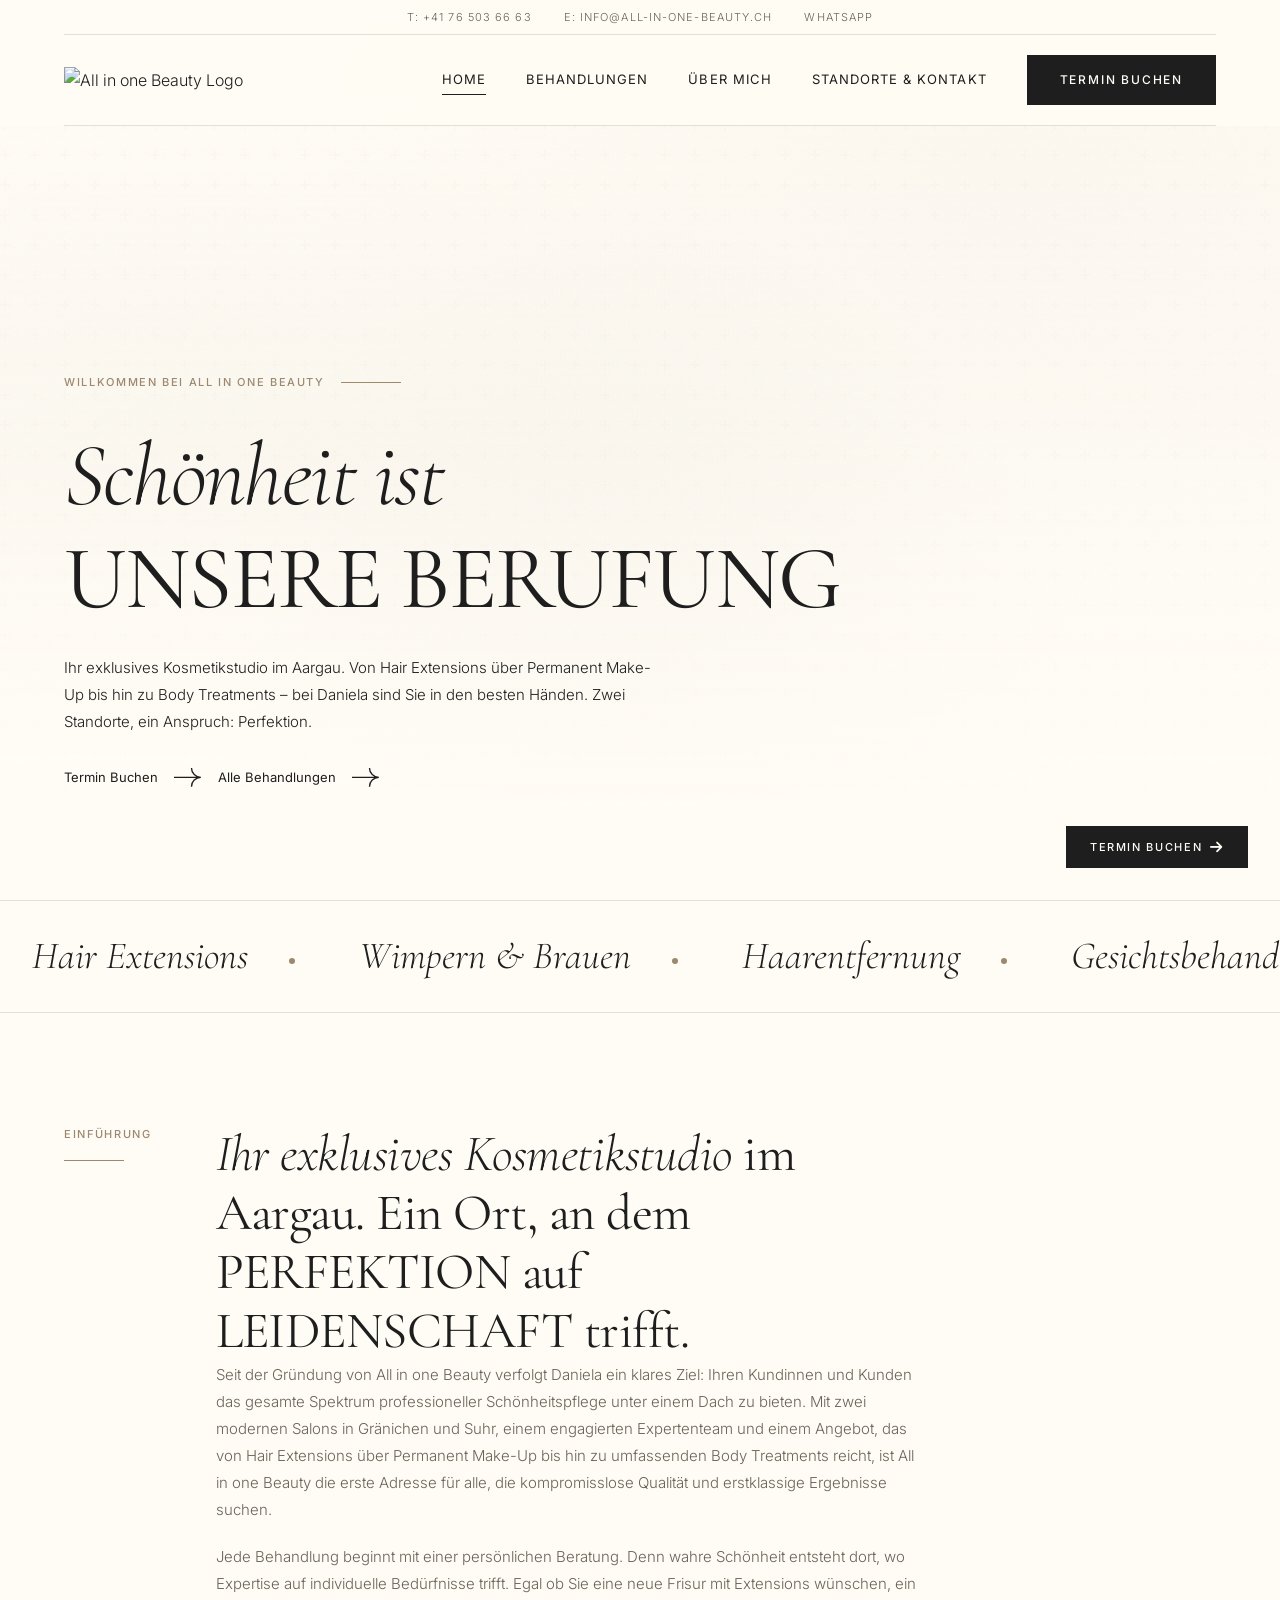
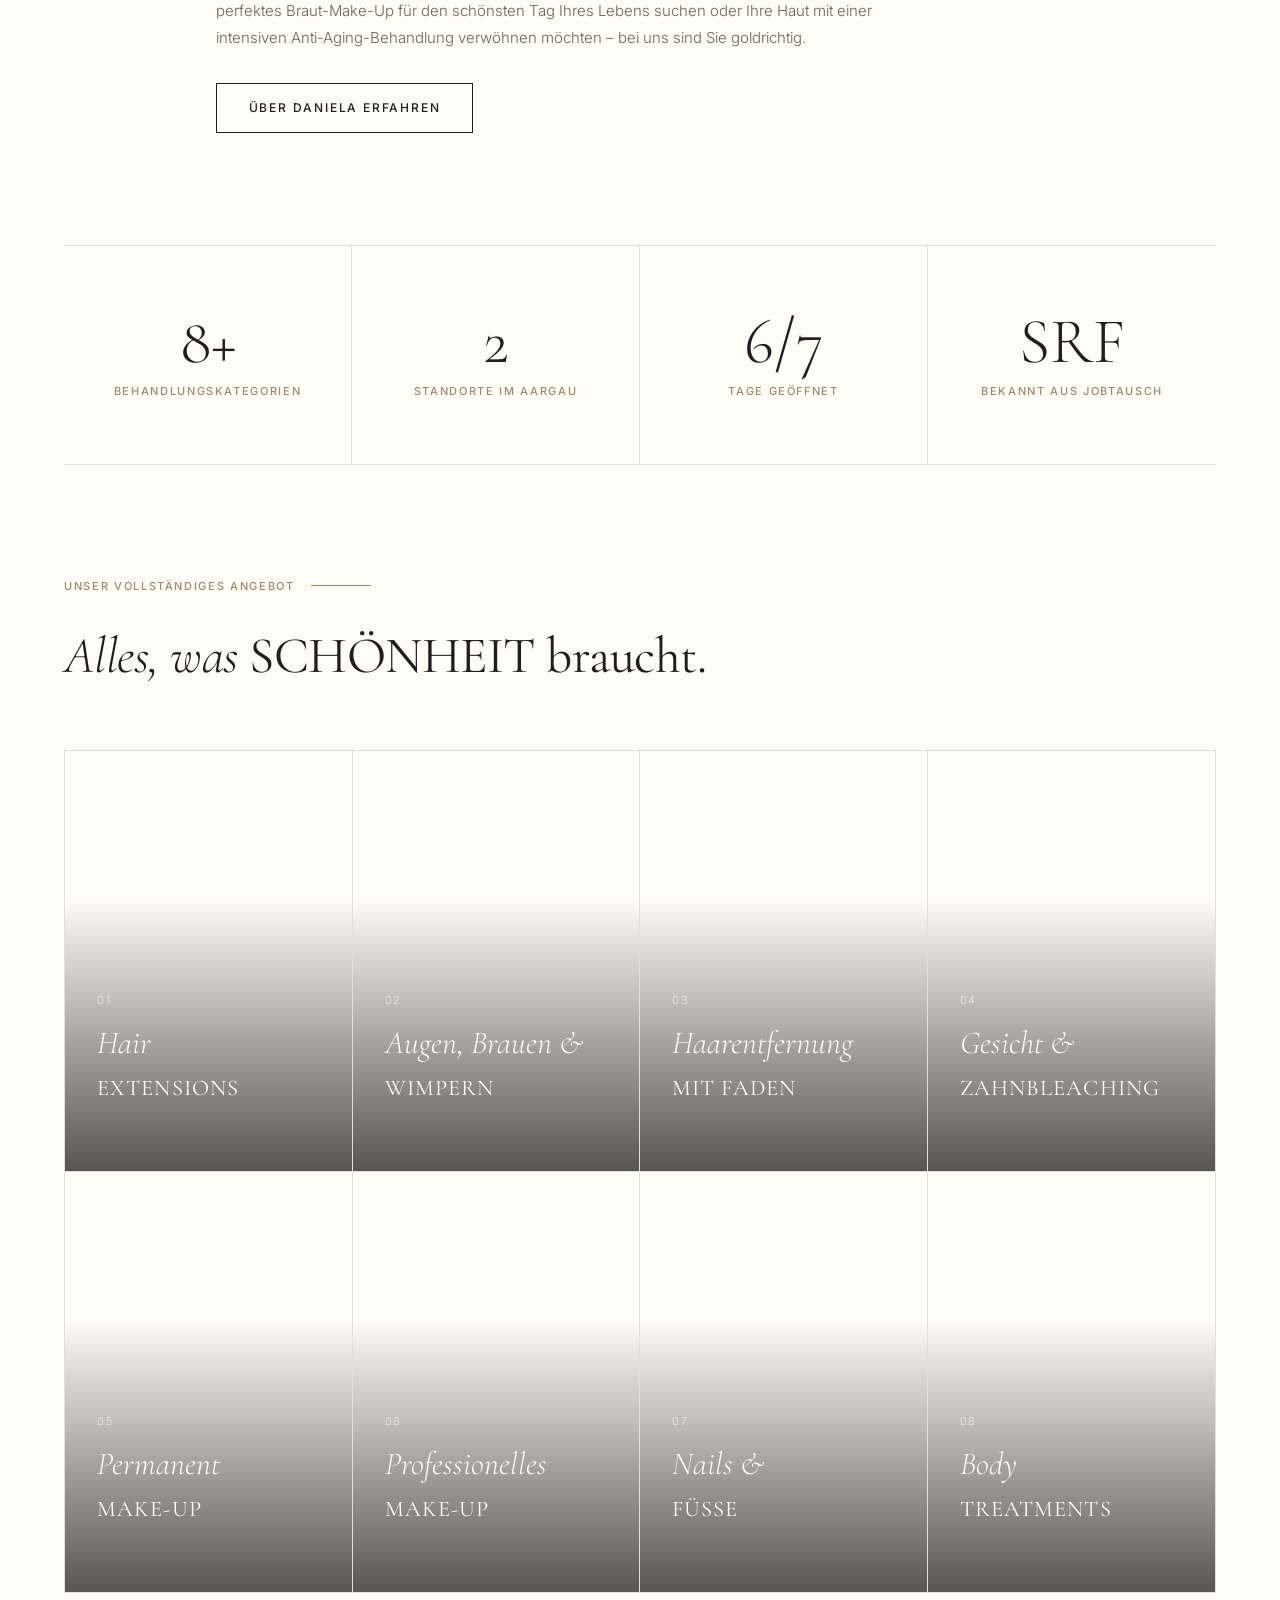
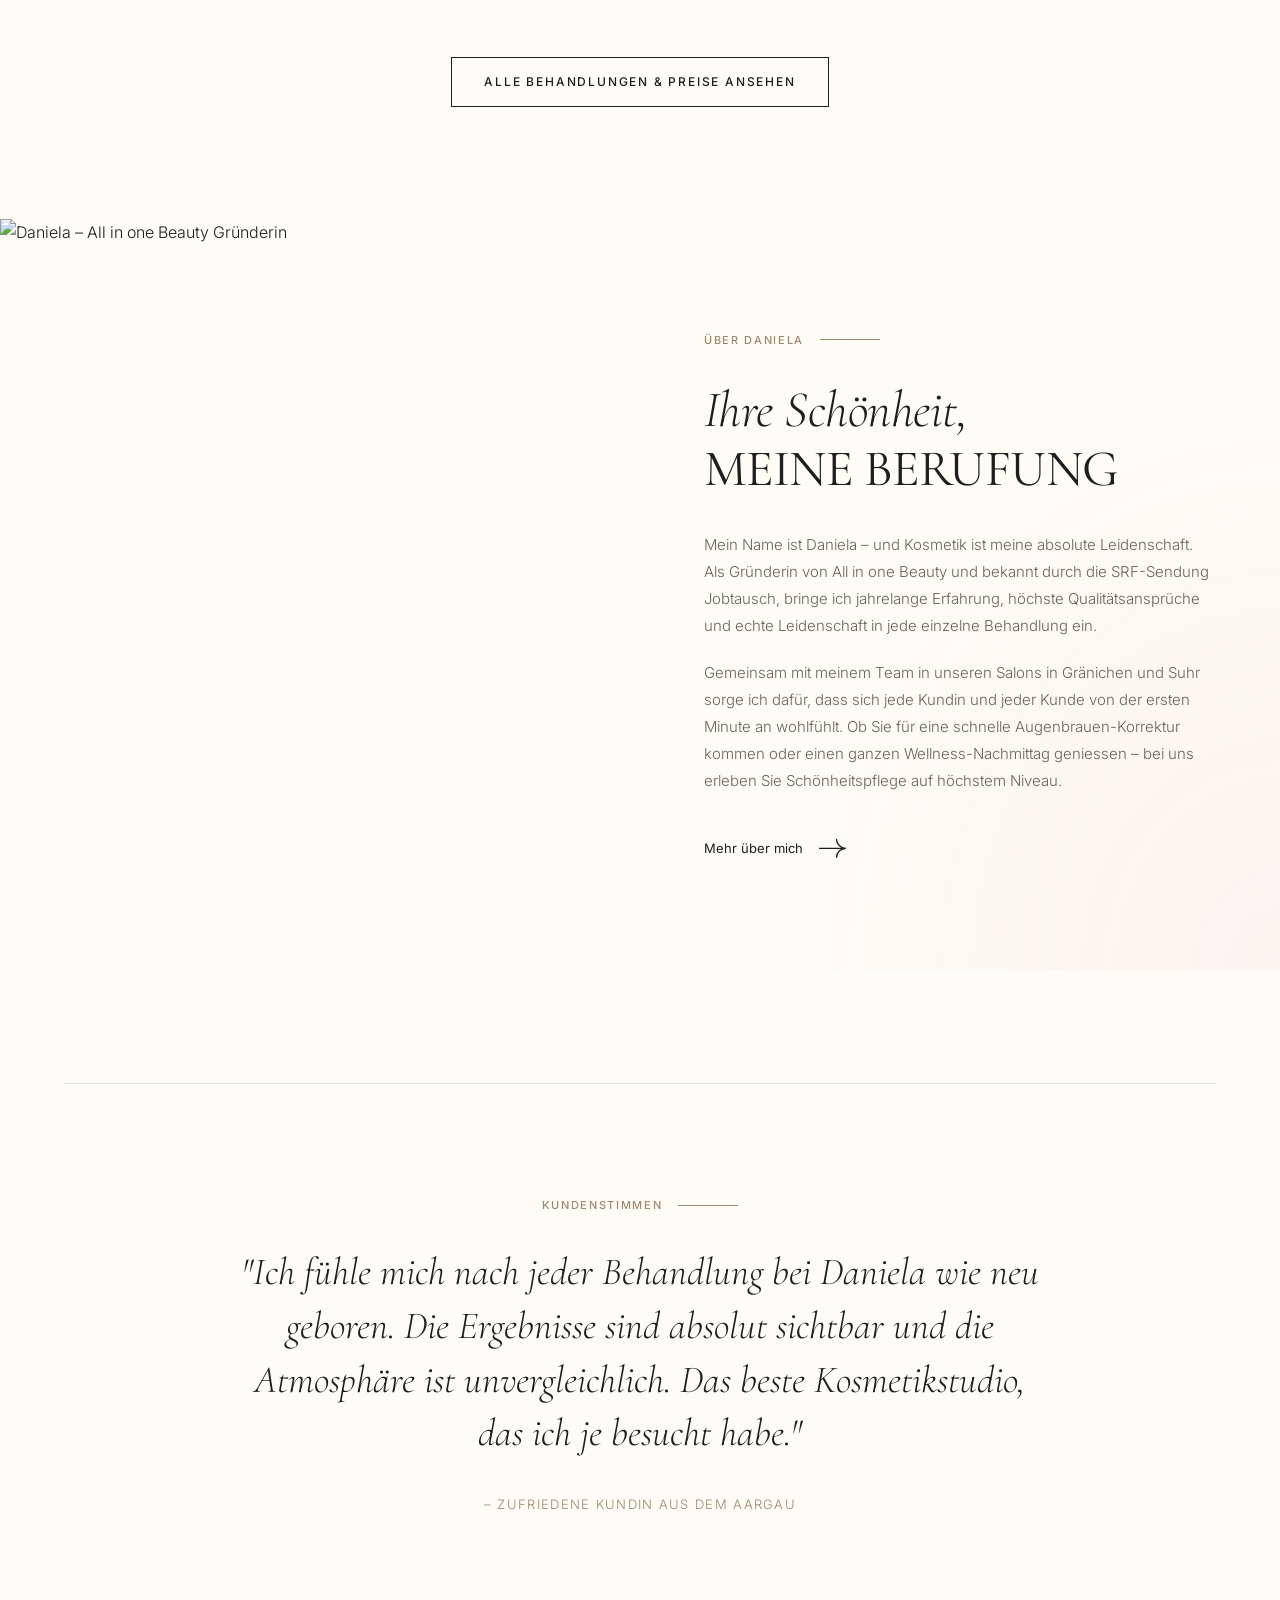
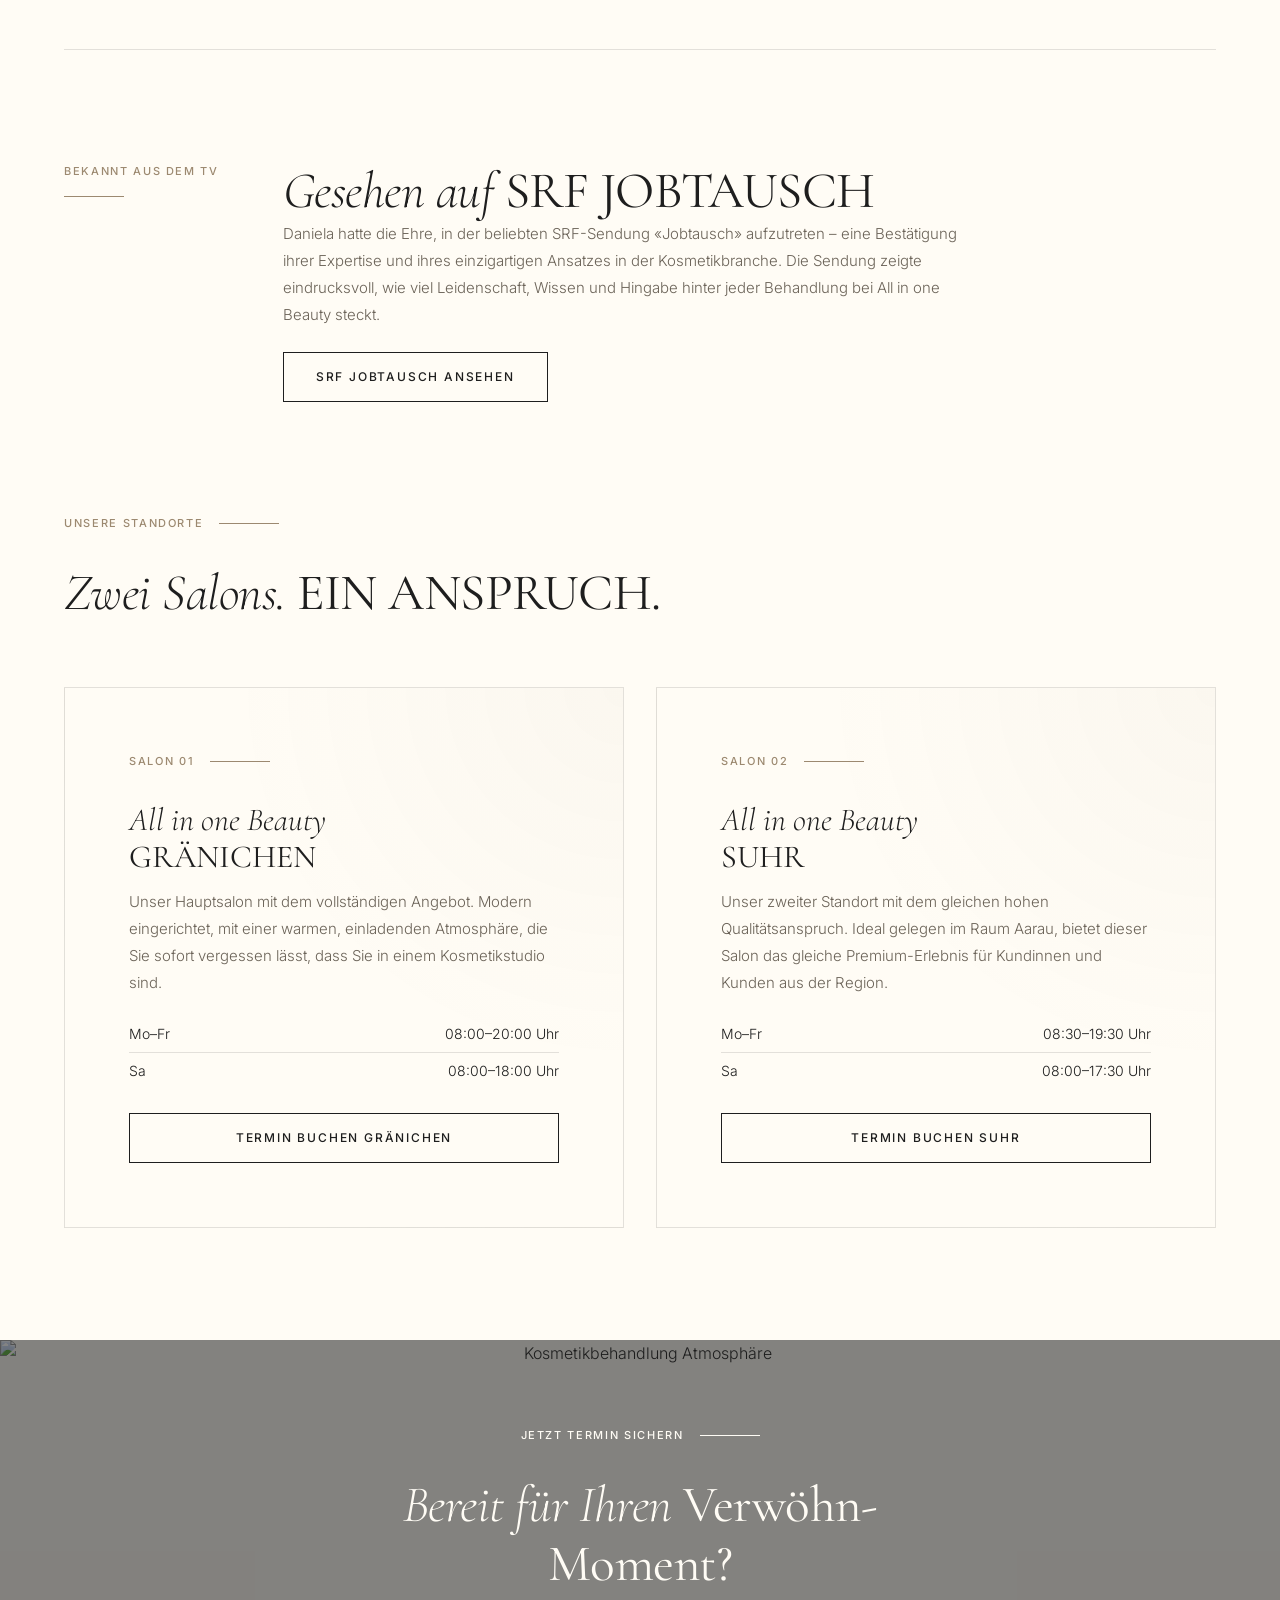
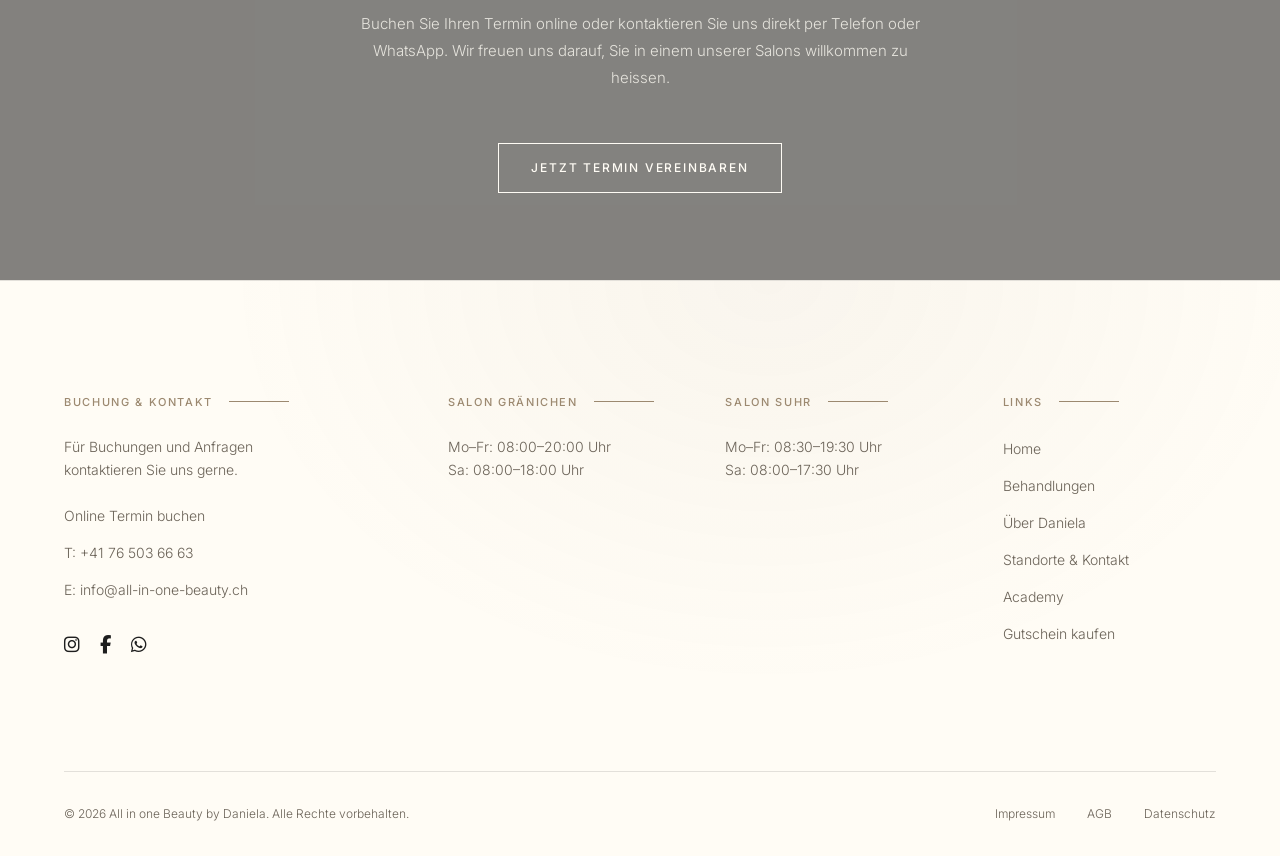
==== commit e9607cf6: "Major expansion: 8 treatment categories, background texture, stats, marquee, standort cards, full co" ====
--- a/index.html
+++ b/index.html
@@ -3,22 +3,17 @@
 <head>
     <meta charset="UTF-8">
     <meta name="viewport" content="width=device-width, initial-scale=1.0">
-    <title>All in one Beauty | Premium Kosmetikstudio Schweiz – by Daniela</title>
-    <meta name="description" content="Willkommen bei All in one Beauty von Daniela. Ihr exklusives Kosmetikstudio in der Schweiz für luxuriöse Gesichtsbehandlungen, Anti-Aging, Wimpern und absolute Perfektion.">
-    <meta property="og:title" content="All in one Beauty | Premium Kosmetikstudio Schweiz">
-    <meta property="og:description" content="Ihr exklusives Kosmetikstudio in der Schweiz für luxuriöse Gesichtsbehandlungen, Anti-Aging und absolute Perfektion.">
+    <title>All in one Beauty by Daniela | Premium Kosmetikstudio Gränichen & Suhr, Schweiz</title>
+    <meta name="description" content="All in one Beauty by Daniela – Ihr exklusives Kosmetikstudio im Aargau. Hair Extensions, Wimpern, Permanent Make-Up, Microblading, Gesichtsbehandlungen, Nails, Body Treatments. Salons in Gränichen und Suhr. Jetzt Termin buchen.">
+    <meta property="og:title" content="All in one Beauty | Premium Kosmetikstudio Gränichen & Suhr">
+    <meta property="og:description" content="Hair Extensions, Wimpern, Permanent Make-Up, Gesichtsbehandlungen, Nails & Body Treatments. Jetzt Termin buchen.">
     <meta property="og:type" content="website">
     <meta name="twitter:card" content="summary_large_image">
 
-    <!-- Fonts -->
     <link rel="preconnect" href="https://fonts.googleapis.com">
     <link rel="preconnect" href="https://fonts.gstatic.com" crossorigin>
     <link href="https://fonts.googleapis.com/css2?family=Cormorant+Garamond:ital,wght@0,300;0,400;0,600;1,300;1,400;1,600&family=Inter:wght@300;400;500;600&display=swap" rel="stylesheet">
-
-    <!-- Icons -->
     <link rel="stylesheet" href="https://cdnjs.cloudflare.com/ajax/libs/font-awesome/6.4.0/css/all.min.css">
-
-    <!-- CSS -->
     <link rel="stylesheet" href="style.css">
 </head>
 <body>
@@ -27,61 +22,76 @@
     <header class="header">
         <div class="page-padding">
             <div class="header-topbar">
+                <a href="tel:+41765036663">T: +41 76 503 66 63</a>
                 <a href="mailto:info@all-in-one-beauty.ch">E: info@all-in-one-beauty.ch</a>
-                <a href="https://wa.me/41000000000" target="_blank">WhatsApp: Jetzt schreiben</a>
+                <a href="https://wa.me/41765036663" target="_blank">WhatsApp</a>
             </div>
             <div class="container">
                 <div class="nav-container">
-                    <a href="index.html" class="logo">
-                        <img src="https://www.all-in-one-beauty.ch/wp-content/uploads/logo-neu-Kopie-1.png" alt="All in one Beauty Logo">
-                    </a>
-
-                    <button class="nav-toggle" aria-label="Menu öffnen">
-                        <span></span>
-                        <span></span>
-                    </button>
-
+                    <a href="index.html" class="logo"><img src="https://www.all-in-one-beauty.ch/wp-content/uploads/logo-neu-Kopie-1.png" alt="All in one Beauty Logo"></a>
+                    <button class="nav-toggle" aria-label="Menu öffnen"><span></span><span></span></button>
                     <nav class="nav-links">
                         <a href="index.html" class="nav-link active">Home</a>
                         <a href="behandlungen.html" class="nav-link">Behandlungen</a>
                         <a href="ueber-mich.html" class="nav-link">Über mich</a>
-                        <a href="kontakt.html" class="nav-link">Kontakt</a>
-                        <a href="kontakt.html" class="btn btn-filled">Termin Buchen</a>
+                        <a href="kontakt.html" class="nav-link">Standorte & Kontakt</a>
+                        <a href="https://allinone.hairlist.ch/" target="_blank" class="btn btn-filled">Termin Buchen</a>
                     </nav>
                 </div>
             </div>
         </div>
     </header>
 
-    <!-- Floating Action Button -->
-    <a href="kontakt.html" class="fab">
-        Termin Buchen <i class="fa-solid fa-arrow-right"></i>
-    </a>
+    <a href="https://allinone.hairlist.ch/" target="_blank" class="fab">Termin Buchen <i class="fa-solid fa-arrow-right"></i></a>
 
     <!-- ========== HERO ========== -->
     <section class="hero">
-        <img src="https://images.unsplash.com/photo-1616394584738-fc6e612e71b9?auto=format&fit=crop&q=80&w=1920" alt="All in one Beauty Studio" class="hero-img">
+        <img src="https://images.unsplash.com/photo-1616394584738-fc6e612e71b9?auto=format&fit=crop&q=80&w=1920" alt="All in one Beauty Studio Gränichen Suhr" class="hero-img">
         <div class="hero-overlay"></div>
         <div class="hero-content page-padding">
             <div class="container fade-up">
                 <div class="signpost">
-                    <span class="signpost-text">Willkommen</span>
+                    <span class="signpost-text">Willkommen bei All in one Beauty</span>
                     <div class="signpost-line"></div>
                 </div>
-                <h1><em>Willkommen bei</em><br><span class="caps">ALL IN ONE BEAUTY</span></h1>
+                <h1><em>Schönheit ist</em><br><span class="caps">unsere Berufung</span></h1>
+                <p style="max-width: 600px; color: var(--clr-text);">Ihr exklusives Kosmetikstudio im Aargau. Von Hair Extensions über Permanent Make-Up bis hin zu Body Treatments – bei Daniela sind Sie in den besten Händen. Zwei Standorte, ein Anspruch: Perfektion.</p>
                 <div class="hero-btns">
-                    <a href="kontakt.html" class="arrow-link">
+                    <a href="https://allinone.hairlist.ch/" target="_blank" class="arrow-link">
                         <span>Termin Buchen</span>
                         <svg xmlns="http://www.w3.org/2000/svg" width="28" viewBox="0 0 21 14" fill="none"><path d="M20.1336 7.00037C16.2576 7.00037 13.1152 3.86612 13.1152 0M20.1336 7.00037C16.2576 7.00037 13.1152 10.1339 13.1152 14M20.1336 7.00037L0 7" stroke="currentColor"/></svg>
                     </a>
                     <a href="behandlungen.html" class="arrow-link">
-                        <span>Behandlungen</span>
+                        <span>Alle Behandlungen</span>
                         <svg xmlns="http://www.w3.org/2000/svg" width="28" viewBox="0 0 21 14" fill="none"><path d="M20.1336 7.00037C16.2576 7.00037 13.1152 3.86612 13.1152 0M20.1336 7.00037C16.2576 7.00037 13.1152 10.1339 13.1152 14M20.1336 7.00037L0 7" stroke="currentColor"/></svg>
                     </a>
                 </div>
             </div>
         </div>
     </section>
+
+    <!-- ========== MARQUEE STRIP ========== -->
+    <div class="marquee-strip">
+        <div class="marquee-track">
+            <span class="marquee-item">Hair Extensions <span class="dot"></span></span>
+            <span class="marquee-item">Wimpern & Brauen <span class="dot"></span></span>
+            <span class="marquee-item">Haarentfernung <span class="dot"></span></span>
+            <span class="marquee-item">Gesichtsbehandlungen <span class="dot"></span></span>
+            <span class="marquee-item">Permanent Make-Up <span class="dot"></span></span>
+            <span class="marquee-item">Make-Up <span class="dot"></span></span>
+            <span class="marquee-item">Nails & Füsse <span class="dot"></span></span>
+            <span class="marquee-item">Body Treatments <span class="dot"></span></span>
+            <!-- Duplicated for seamless loop -->
+            <span class="marquee-item">Hair Extensions <span class="dot"></span></span>
+            <span class="marquee-item">Wimpern & Brauen <span class="dot"></span></span>
+            <span class="marquee-item">Haarentfernung <span class="dot"></span></span>
+            <span class="marquee-item">Gesichtsbehandlungen <span class="dot"></span></span>
+            <span class="marquee-item">Permanent Make-Up <span class="dot"></span></span>
+            <span class="marquee-item">Make-Up <span class="dot"></span></span>
+            <span class="marquee-item">Nails & Füsse <span class="dot"></span></span>
+            <span class="marquee-item">Body Treatments <span class="dot"></span></span>
+        </div>
+    </div>
 
     <!-- ========== INTRO ========== -->
     <section class="section-padding">
@@ -93,79 +103,152 @@
                         <div class="signpost-line"></div>
                     </div>
                     <div class="intro-text">
-                        <h2><em>Ihr exklusives Kosmetikstudio</em> in der Schweiz. Ein Ort, an dem <span class="caps">PERFEKTION</span> auf <span class="caps">LEIDENSCHAFT</span> trifft.</h2>
+                        <h2><em>Ihr exklusives Kosmetikstudio</em> im Aargau. Ein Ort, an dem <span class="caps">Perfektion</span> auf <span class="caps">Leidenschaft</span> trifft.</h2>
+                        <p>Seit der Gründung von All in one Beauty verfolgt Daniela ein klares Ziel: Ihren Kundinnen und Kunden das gesamte Spektrum professioneller Schönheitspflege unter einem Dach zu bieten. Mit zwei modernen Salons in Gränichen und Suhr, einem engagierten Expertenteam und einem Angebot, das von Hair Extensions über Permanent Make-Up bis hin zu umfassenden Body Treatments reicht, ist All in one Beauty die erste Adresse für alle, die kompromisslose Qualität und erstklassige Ergebnisse suchen.</p>
+                        <p>Jede Behandlung beginnt mit einer persönlichen Beratung. Denn wahre Schönheit entsteht dort, wo Expertise auf individuelle Bedürfnisse trifft. Egal ob Sie eine neue Frisur mit Extensions wünschen, ein perfektes Braut-Make-Up für den schönsten Tag Ihres Lebens suchen oder Ihre Haut mit einer intensiven Anti-Aging-Behandlung verwöhnen möchten – bei uns sind Sie goldrichtig.</p>
                         <div style="margin-top: 2rem;">
-                            <a href="ueber-mich.html" class="btn">Über Daniela</a>
-                        </div>
-                    </div>
-                </div>
-            </div>
-        </div>
-    </section>
-
-    <div class="page-padding"><div class="container"><div class="section-divider"></div></div></div>
-
-    <!-- ========== SERVICES RANGE ========== -->
+                            <a href="ueber-mich.html" class="btn">Über Daniela erfahren</a>
+                        </div>
+                    </div>
+                </div>
+            </div>
+        </div>
+    </section>
+
+    <!-- ========== STATS STRIP ========== -->
+    <div class="page-padding">
+        <div class="container">
+            <div class="stats-strip fade-up">
+                <div class="stat-item">
+                    <div class="stat-number">8+</div>
+                    <div class="stat-label">Behandlungskategorien</div>
+                </div>
+                <div class="stat-item">
+                    <div class="stat-number">2</div>
+                    <div class="stat-label">Standorte im Aargau</div>
+                </div>
+                <div class="stat-item">
+                    <div class="stat-number">6/7</div>
+                    <div class="stat-label">Tage geöffnet</div>
+                </div>
+                <div class="stat-item">
+                    <div class="stat-number">SRF</div>
+                    <div class="stat-label">Bekannt aus Jobtausch</div>
+                </div>
+            </div>
+        </div>
+    </div>
+
+    <!-- ========== SERVICES RANGE (8 Categories) ========== -->
     <section class="section-padding">
         <div class="page-padding">
             <div class="container">
                 <div class="signpost fade-up">
-                    <span class="signpost-text">Unsere Behandlungen</span>
+                    <span class="signpost-text">Unser vollständiges Angebot</span>
                     <div class="signpost-line"></div>
                 </div>
+                <h2 class="fade-up" style="margin-bottom: var(--space-lg);"><em>Alles, was</em> <span class="caps">Schönheit</span> braucht.</h2>
 
                 <div class="range-grid fade-up" data-delay="1">
                     <a href="behandlungen.html" class="range-item">
+                        <div class="range-item-bg" style="background-image: url('https://images.unsplash.com/photo-1522337360788-8b13dee7a37e?auto=format&fit=crop&q=80&w=800');"></div>
+                        <div class="range-item-overlay"></div>
+                        <div class="range-item-content">
+                            <div class="range-number">1</div>
+                            <div class="range-title"><em>Hair</em><span class="range-title-caps">Extensions</span></div>
+                        </div>
+                    </a>
+                    <a href="behandlungen.html" class="range-item">
+                        <div class="range-item-bg" style="background-image: url('https://images.unsplash.com/photo-1512496015851-a1fbcf69d39e?auto=format&fit=crop&q=80&w=800');"></div>
+                        <div class="range-item-overlay"></div>
+                        <div class="range-item-content">
+                            <div class="range-number">2</div>
+                            <div class="range-title"><em>Augen, Brauen &</em><span class="range-title-caps">Wimpern</span></div>
+                        </div>
+                    </a>
+                    <a href="behandlungen.html" class="range-item">
                         <div class="range-item-bg" style="background-image: url('https://images.unsplash.com/photo-1616394584738-fc6e612e71b9?auto=format&fit=crop&q=80&w=800');"></div>
                         <div class="range-item-overlay"></div>
                         <div class="range-item-content">
-                            <div class="range-number">1</div>
-                            <div class="range-title"><em>Gesichts</em><span class="range-title-caps">pflege</span></div>
+                            <div class="range-number">3</div>
+                            <div class="range-title"><em>Haarentfernung</em><span class="range-title-caps">mit Faden</span></div>
                         </div>
                     </a>
                     <a href="behandlungen.html" class="range-item">
                         <div class="range-item-bg" style="background-image: url('https://images.unsplash.com/photo-1570172619644-dfd03ed5d881?auto=format&fit=crop&q=80&w=800');"></div>
                         <div class="range-item-overlay"></div>
                         <div class="range-item-content">
-                            <div class="range-number">2</div>
-                            <div class="range-title"><em>Anti-</em><span class="range-title-caps">Aging</span></div>
-                        </div>
-                    </a>
-                    <a href="behandlungen.html" class="range-item">
-                        <div class="range-item-bg" style="background-image: url('https://images.unsplash.com/photo-1512496015851-a1fbcf69d39e?auto=format&fit=crop&q=80&w=800');"></div>
-                        <div class="range-item-overlay"></div>
-                        <div class="range-item-content">
-                            <div class="range-number">3</div>
-                            <div class="range-title"><em>Lashes &</em><span class="range-title-caps">Brows</span></div>
-                        </div>
-                    </a>
-                </div>
-            </div>
-        </div>
-    </section>
-
-    <!-- ========== ABOUT SPLIT ========== -->
+                            <div class="range-number">4</div>
+                            <div class="range-title"><em>Gesicht &</em><span class="range-title-caps">Zahnbleaching</span></div>
+                        </div>
+                    </a>
+                </div>
+
+                <div class="range-grid fade-up" data-delay="2" style="border-top: none;">
+                    <a href="behandlungen.html" class="range-item">
+                        <div class="range-item-bg" style="background-image: url('https://images.unsplash.com/photo-1588006173527-b3cff9a820e4?auto=format&fit=crop&q=80&w=800');"></div>
+                        <div class="range-item-overlay"></div>
+                        <div class="range-item-content">
+                            <div class="range-number">5</div>
+                            <div class="range-title"><em>Permanent</em><span class="range-title-caps">Make-Up</span></div>
+                        </div>
+                    </a>
+                    <a href="behandlungen.html" class="range-item">
+                        <div class="range-item-bg" style="background-image: url('https://images.unsplash.com/photo-1487412947147-5cebf100ffc2?auto=format&fit=crop&q=80&w=800');"></div>
+                        <div class="range-item-overlay"></div>
+                        <div class="range-item-content">
+                            <div class="range-number">6</div>
+                            <div class="range-title"><em>Professionelles</em><span class="range-title-caps">Make-Up</span></div>
+                        </div>
+                    </a>
+                    <a href="behandlungen.html" class="range-item">
+                        <div class="range-item-bg" style="background-image: url('https://images.unsplash.com/photo-1604654894610-df63bc536371?auto=format&fit=crop&q=80&w=800');"></div>
+                        <div class="range-item-overlay"></div>
+                        <div class="range-item-content">
+                            <div class="range-number">7</div>
+                            <div class="range-title"><em>Nails &</em><span class="range-title-caps">Füsse</span></div>
+                        </div>
+                    </a>
+                    <a href="behandlungen.html" class="range-item">
+                        <div class="range-item-bg" style="background-image: url('https://images.unsplash.com/photo-1544161515-4ab6ce6db874?auto=format&fit=crop&q=80&w=800');"></div>
+                        <div class="range-item-overlay"></div>
+                        <div class="range-item-content">
+                            <div class="range-number">8</div>
+                            <div class="range-title"><em>Body</em><span class="range-title-caps">Treatments</span></div>
+                        </div>
+                    </a>
+                </div>
+
+                <div style="margin-top: var(--space-lg); text-align: center;" class="fade-up">
+                    <a href="behandlungen.html" class="btn">Alle Behandlungen & Preise ansehen</a>
+                </div>
+            </div>
+        </div>
+    </section>
+
+    <!-- ========== ABOUT DANIELA SPLIT ========== -->
     <section class="about-split">
         <div class="about-img-col">
-            <img src="https://www.all-in-one-beauty.ch/wp-content/uploads/IMG_0017-300x300.jpeg" alt="Daniela – All in one Beauty">
+            <img src="https://www.all-in-one-beauty.ch/wp-content/uploads/IMG_0017-300x300.jpeg" alt="Daniela – All in one Beauty Gründerin">
         </div>
         <div class="about-text-col fade-up">
             <div class="signpost">
-                <span class="signpost-text">Philosophie</span>
+                <span class="signpost-text">Über Daniela</span>
                 <div class="signpost-line"></div>
             </div>
-            <h2><em>Ihre Schönheit,</em><br><span class="caps">MEINE BERUFUNG</span></h2>
-            <p>Mein Name ist Daniela. Als leidenschaftliche Kosmetikexpertin ist es mein persönliches Anliegen, die natürliche Schönheit meiner Kundinnen und Kunden maximal zu betonen. Bei All in one Beauty verschmelzen jahrelange Erfahrung, modernste Behandlungstechnologien und die erlesensten Wirkstoffkomplexe zu einem einzigartigen Erlebnis.</p>
-            <div style="margin-top: 1rem;">
+            <h2><em>Ihre Schönheit,</em><br><span class="caps">meine Berufung</span></h2>
+            <p>Mein Name ist Daniela – und Kosmetik ist meine absolute Leidenschaft. Als Gründerin von All in one Beauty und bekannt durch die SRF-Sendung Jobtausch, bringe ich jahrelange Erfahrung, höchste Qualitätsansprüche und echte Leidenschaft in jede einzelne Behandlung ein.</p>
+            <p>Gemeinsam mit meinem Team in unseren Salons in Gränichen und Suhr sorge ich dafür, dass sich jede Kundin und jeder Kunde von der ersten Minute an wohlfühlt. Ob Sie für eine schnelle Augenbrauen-Korrektur kommen oder einen ganzen Wellness-Nachmittag geniessen – bei uns erleben Sie Schönheitspflege auf höchstem Niveau.</p>
+            <div style="margin-top: 1.5rem; display: flex; gap: 1rem; flex-wrap: wrap;">
                 <a href="ueber-mich.html" class="arrow-link">
-                    <span>Über mich</span>
+                    <span>Mehr über mich</span>
                     <svg xmlns="http://www.w3.org/2000/svg" width="28" viewBox="0 0 21 14" fill="none"><path d="M20.1336 7.00037C16.2576 7.00037 13.1152 3.86612 13.1152 0M20.1336 7.00037C16.2576 7.00037 13.1152 10.1339 13.1152 14M20.1336 7.00037L0 7" stroke="currentColor"/></svg>
                 </a>
             </div>
         </div>
     </section>
 
-    <!-- ========== TESTIMONIAL ========== -->
+    <!-- ========== TESTIMONIALS ========== -->
     <section class="section-padding">
         <div class="page-padding">
             <div class="container">
@@ -176,9 +259,69 @@
                         <div class="signpost-line"></div>
                     </div>
                     <p class="testimonial-quote">"Ich fühle mich nach jeder Behandlung bei Daniela wie neu geboren. Die Ergebnisse sind absolut sichtbar und die Atmosphäre ist unvergleichlich. Das beste Kosmetikstudio, das ich je besucht habe."</p>
-                    <p class="testimonial-author">Zufriedene Kundin</p>
+                    <p class="testimonial-author">– Zufriedene Kundin aus dem Aargau</p>
                 </div>
                 <div class="section-divider"></div>
+            </div>
+        </div>
+    </section>
+
+    <!-- ========== SRF FEATURE ========== -->
+    <section class="section-padding" style="padding-top: 0;">
+        <div class="page-padding">
+            <div class="container">
+                <div class="intro-grid fade-up">
+                    <div class="signpost" style="flex-direction: column; align-items: flex-start;">
+                        <span class="signpost-text">Bekannt aus dem TV</span>
+                        <div class="signpost-line"></div>
+                    </div>
+                    <div class="intro-text">
+                        <h2><em>Gesehen auf</em> <span class="caps">SRF Jobtausch</span></h2>
+                        <p>Daniela hatte die Ehre, in der beliebten SRF-Sendung «Jobtausch» aufzutreten – eine Bestätigung ihrer Expertise und ihres einzigartigen Ansatzes in der Kosmetikbranche. Die Sendung zeigte eindrucksvoll, wie viel Leidenschaft, Wissen und Hingabe hinter jeder Behandlung bei All in one Beauty steckt.</p>
+                        <div style="margin-top: 1.5rem;">
+                            <a href="https://www.srf.ch/play/tv/jobtausch/video/stylisten-brasilien?id=83c8f61b-baa4-446e-b9f2-9c1a165df64d" target="_blank" class="btn">SRF Jobtausch ansehen</a>
+                        </div>
+                    </div>
+                </div>
+            </div>
+        </div>
+    </section>
+
+    <!-- ========== STANDORTE PREVIEW ========== -->
+    <section class="section-padding" style="padding-top: 0;">
+        <div class="page-padding">
+            <div class="container">
+                <div class="signpost fade-up">
+                    <span class="signpost-text">Unsere Standorte</span>
+                    <div class="signpost-line"></div>
+                </div>
+                <h2 class="fade-up" style="margin-bottom: var(--space-md);"><em>Zwei Salons.</em> <span class="caps">Ein Anspruch.</span></h2>
+                <div class="standort-grid fade-up">
+                    <div class="standort-card">
+                        <div class="signpost"><span class="signpost-text">Salon 01</span><div class="signpost-line"></div></div>
+                        <h3><em>All in one Beauty</em><br><span class="caps">Gränichen</span></h3>
+                        <p>Unser Hauptsalon mit dem vollständigen Angebot. Modern eingerichtet, mit einer warmen, einladenden Atmosphäre, die Sie sofort vergessen lässt, dass Sie in einem Kosmetikstudio sind.</p>
+                        <ul class="standort-hours">
+                            <li><span>Mo–Fr</span><span>08:00–20:00 Uhr</span></li>
+                            <li><span>Sa</span><span>08:00–18:00 Uhr</span></li>
+                        </ul>
+                        <div style="margin-top: 1.5rem;">
+                            <a href="https://allinone.hairlist.ch/" target="_blank" class="btn" style="width: 100%; text-align: center;">Termin buchen Gränichen</a>
+                        </div>
+                    </div>
+                    <div class="standort-card">
+                        <div class="signpost"><span class="signpost-text">Salon 02</span><div class="signpost-line"></div></div>
+                        <h3><em>All in one Beauty</em><br><span class="caps">Suhr</span></h3>
+                        <p>Unser zweiter Standort mit dem gleichen hohen Qualitätsanspruch. Ideal gelegen im Raum Aarau, bietet dieser Salon das gleiche Premium-Erlebnis für Kundinnen und Kunden aus der Region.</p>
+                        <ul class="standort-hours">
+                            <li><span>Mo–Fr</span><span>08:30–19:30 Uhr</span></li>
+                            <li><span>Sa</span><span>08:00–17:30 Uhr</span></li>
+                        </ul>
+                        <div style="margin-top: 1.5rem;">
+                            <a href="https://allinone.hairlist.ch/" target="_blank" class="btn" style="width: 100%; text-align: center;">Termin buchen Suhr</a>
+                        </div>
+                    </div>
+                </div>
             </div>
         </div>
     </section>
@@ -189,12 +332,12 @@
         <div class="cta-overlay"></div>
         <div class="cta-content fade-up">
             <div class="signpost" style="justify-content: center;">
-                <span class="signpost-text" style="color: var(--clr-bg);">Termin buchen</span>
+                <span class="signpost-text" style="color: var(--clr-bg);">Jetzt Termin sichern</span>
                 <div class="signpost-line" style="background: var(--clr-bg);"></div>
             </div>
-            <h2><em>Buchen Sie Ihren</em> exklusiven Termin.</h2>
-            <p>Erleben Sie Kosmetik auf höchstem Niveau. Kontaktieren Sie uns noch heute für Ihre persönliche Beratung.</p>
-            <a href="kontakt.html" class="btn">Jetzt Termin vereinbaren</a>
+            <h2><em>Bereit für Ihren</em> Verwöhn-Moment?</h2>
+            <p>Buchen Sie Ihren Termin online oder kontaktieren Sie uns direkt per Telefon oder WhatsApp. Wir freuen uns darauf, Sie in einem unserer Salons willkommen zu heissen.</p>
+            <a href="https://allinone.hairlist.ch/" target="_blank" class="btn">Jetzt Termin vereinbaren</a>
         </div>
     </section>
 
@@ -204,49 +347,38 @@
             <div class="container">
                 <div class="footer-grid">
                     <div class="footer-col">
-                        <div class="signpost">
-                            <span class="signpost-text">Kontakt</span>
-                            <div class="signpost-line"></div>
-                        </div>
+                        <div class="signpost"><span class="signpost-text">Buchung & Kontakt</span><div class="signpost-line"></div></div>
                         <p class="footer-info">Für Buchungen und Anfragen<br>kontaktieren Sie uns gerne.</p>
-                        <a href="mailto:info@all-in-one-beauty.ch" class="footer-text-link">E: info@all-in-one-beauty.ch</a><br>
-                        <a href="https://wa.me/41000000000" target="_blank" class="footer-text-link">WhatsApp: Jetzt schreiben</a>
+                        <a href="https://allinone.hairlist.ch/" target="_blank" class="footer-text-link">Online Termin buchen</a><br>
+                        <a href="tel:+41765036663" class="footer-text-link">T: +41 76 503 66 63</a><br>
+                        <a href="mailto:info@all-in-one-beauty.ch" class="footer-text-link">E: info@all-in-one-beauty.ch</a>
                         <div class="social-links">
                             <a href="#" target="_blank" aria-label="Instagram"><i class="fa-brands fa-instagram"></i></a>
                             <a href="#" target="_blank" aria-label="Facebook"><i class="fa-brands fa-facebook-f"></i></a>
+                            <a href="https://wa.me/41765036663" target="_blank" aria-label="WhatsApp"><i class="fa-brands fa-whatsapp"></i></a>
                         </div>
                     </div>
                     <div class="footer-col">
-                        <div class="signpost">
-                            <span class="signpost-text">Studio</span>
-                            <div class="signpost-line"></div>
-                        </div>
-                        <p class="footer-info">All in one Beauty<br>Schweiz<br><br>Termine nach Vereinbarung</p>
+                        <div class="signpost"><span class="signpost-text">Salon Gränichen</span><div class="signpost-line"></div></div>
+                        <p class="footer-info">Mo–Fr: 08:00–20:00 Uhr<br>Sa: 08:00–18:00 Uhr</p>
                     </div>
                     <div class="footer-col">
-                        <div class="signpost">
-                            <span class="signpost-text">Links</span>
-                            <div class="signpost-line"></div>
-                        </div>
+                        <div class="signpost"><span class="signpost-text">Salon Suhr</span><div class="signpost-line"></div></div>
+                        <p class="footer-info">Mo–Fr: 08:30–19:30 Uhr<br>Sa: 08:00–17:30 Uhr</p>
+                    </div>
+                    <div class="footer-col">
+                        <div class="signpost"><span class="signpost-text">Links</span><div class="signpost-line"></div></div>
                         <a href="index.html" class="footer-text-link">Home</a><br>
                         <a href="behandlungen.html" class="footer-text-link">Behandlungen</a><br>
                         <a href="ueber-mich.html" class="footer-text-link">Über Daniela</a><br>
-                        <a href="kontakt.html" class="footer-text-link">Kontakt & Buchung</a>
-                    </div>
-                    <div class="footer-col">
-                        <div class="signpost">
-                            <span class="signpost-text">Newsletter</span>
-                            <div class="signpost-line"></div>
-                        </div>
-                        <p class="footer-info">Erhalten Sie exklusive Angebote und Neuigkeiten direkt in Ihr Postfach.</p>
+                        <a href="kontakt.html" class="footer-text-link">Standorte & Kontakt</a><br>
+                        <a href="https://www.all-in-one-beauty.ch/academy/" target="_blank" class="footer-text-link">Academy</a><br>
+                        <a href="https://www.all-in-one-beauty.ch/shop/gutschein-2/" target="_blank" class="footer-text-link">Gutschein kaufen</a>
                     </div>
                 </div>
                 <div class="footer-bottom">
                     <div class="footer-copyright">© <span class="current-year">2026</span> All in one Beauty by Daniela. Alle Rechte vorbehalten.</div>
-                    <div class="footer-legal">
-                        <a href="#">Impressum</a>
-                        <a href="#">Datenschutz</a>
-                    </div>
+                    <div class="footer-legal"><a href="#">Impressum</a><a href="#">AGB</a><a href="#">Datenschutz</a></div>
                 </div>
             </div>
         </div>
--- a/style.css
+++ b/style.css
@@ -5,8 +5,8 @@
     --clr-bg: #FFFCF5;
     --clr-bg-alt: #F5F0E8;
     --clr-text: #1E1E1E;
-    --clr-text-muted: #898989;
-    --clr-accent: #1E1E1E;
+    --clr-text-muted: #6b6358;
+    --clr-accent: #9C8970;
     --clr-border: #1E1E1E;
     --clr-border-light: rgba(30, 30, 30, 0.12);
 
@@ -52,7 +52,33 @@
     -webkit-font-smoothing: antialiased;
     -moz-osx-font-smoothing: grayscale;
     overflow-x: hidden;
-}
+    /* Subtle parchment/linen texture */
+    background-image:
+        radial-gradient(ellipse at 20% 50%, rgba(201, 185, 160, 0.08) 0%, transparent 50%),
+        radial-gradient(ellipse at 80% 20%, rgba(201, 185, 160, 0.06) 0%, transparent 50%),
+        radial-gradient(ellipse at 50% 80%, rgba(156, 137, 112, 0.05) 0%, transparent 50%),
+        url("data:image/svg+xml,%3Csvg width='60' height='60' viewBox='0 0 60 60' xmlns='http://www.w3.org/2000/svg'%3E%3Cg fill='none' fill-rule='evenodd'%3E%3Cg fill='%23c9b9a0' fill-opacity='0.04'%3E%3Cpath d='M36 34v-4h-2v4h-4v2h4v4h2v-4h4v-2h-4zm0-30V0h-2v4h-4v2h4v4h2V6h4V4h-4zM6 34v-4H4v4H0v2h4v4h2v-4h4v-2H6zM6 4V0H4v4H0v2h4v4h2V6h4V4H6z'/%3E%3C/g%3E%3C/g%3E%3C/svg%3E");
+    background-attachment: fixed;
+}
+
+/* ============================================================
+   DECORATIVE TEXTURE OVERLAYS
+   ============================================================ */
+/* Adds a very faint noise/grain texture */
+body::before {
+    content: '';
+    position: fixed;
+    top: 0; left: 0;
+    width: 100%; height: 100%;
+    pointer-events: none;
+    z-index: 0;
+    opacity: 0.025;
+    background-image: url("data:image/svg+xml,%3Csvg viewBox='0 0 256 256' xmlns='http://www.w3.org/2000/svg'%3E%3Cfilter id='noiseFilter'%3E%3CfeTurbulence type='fractalNoise' baseFrequency='0.9' numOctaves='4' stitchTiles='stitch'/%3E%3C/filter%3E%3Crect width='100%25' height='100%25' filter='url(%23noiseFilter)'/%3E%3C/svg%3E");
+    background-repeat: repeat;
+    background-size: 256px 256px;
+}
+
+body > * { position: relative; z-index: 1; }
 
 /* ============================================================
    TYPOGRAPHY
@@ -80,7 +106,7 @@
 
 p {
     font-size: 0.9375rem;
-    line-height: 1.75;
+    line-height: 1.8;
     color: var(--clr-text-muted);
     margin-bottom: 1.25rem;
 }
@@ -129,6 +155,14 @@
     width: 100%;
     height: 1px;
     background: var(--clr-border-light);
+}
+
+/* Decorative line element */
+.decorative-line {
+    width: 80px;
+    height: 1px;
+    background: var(--clr-accent);
+    margin: var(--space-md) 0;
 }
 
 /* ============================================================
@@ -148,12 +182,13 @@
     font-size: 0.6875rem;
     font-weight: 500;
     white-space: nowrap;
+    color: var(--clr-accent);
 }
 
 .signpost-line {
     height: 1px;
     width: 60px;
-    background: var(--clr-text);
+    background: var(--clr-accent);
 }
 
 /* ============================================================
@@ -164,7 +199,9 @@
     top: 0;
     width: 100%;
     z-index: 1000;
-    background: var(--clr-bg);
+    background: rgba(255, 252, 245, 0.92);
+    backdrop-filter: blur(12px);
+    -webkit-backdrop-filter: blur(12px);
     transition: var(--trans-smooth);
 }
 
@@ -383,7 +420,7 @@
     left: 0;
     width: 100%;
     height: 100%;
-    background: linear-gradient(to top, rgba(255,252,245,0.85) 10%, rgba(255,252,245,0) 60%);
+    background: linear-gradient(to top, rgba(255,252,245,0.92) 10%, rgba(255,252,245,0.15) 50%, transparent 100%);
 }
 
 .hero-content {
@@ -446,12 +483,13 @@
 
 .service-item:hover {
     padding-left: 1rem;
+    background: rgba(156, 137, 112, 0.04);
 }
 
 .service-number {
     font-family: var(--font-heading);
     font-size: 1.25rem;
-    color: var(--clr-text-muted);
+    color: var(--clr-accent);
     min-width: 2rem;
 }
 
@@ -463,6 +501,13 @@
     font-family: var(--font-heading);
     font-size: 1.5rem;
     flex: 1;
+}
+
+.service-desc {
+    font-size: 0.8125rem;
+    color: var(--clr-text-muted);
+    max-width: 300px;
+    line-height: 1.6;
 }
 
 .service-arrow {
@@ -478,11 +523,11 @@
 }
 
 /* ============================================================
-   CATEGORY RANGE GRID (Salon64 Services Blocks)
+   CATEGORY RANGE GRID (Services Blocks)
    ============================================================ */
 .range-grid {
     display: grid;
-    grid-template-columns: repeat(3, 1fr);
+    grid-template-columns: repeat(4, 1fr);
     gap: 0;
     border: 1px solid var(--clr-border-light);
 }
@@ -495,7 +540,7 @@
     display: flex;
     flex-direction: column;
     justify-content: flex-end;
-    min-height: 450px;
+    min-height: 420px;
     transition: var(--trans-smooth);
 }
 
@@ -519,7 +564,7 @@
     position: absolute;
     top: 0; left: 0;
     width: 100%; height: 100%;
-    background: linear-gradient(to top, rgba(30,30,30,0.7) 0%, transparent 60%);
+    background: linear-gradient(to top, rgba(30,30,30,0.75) 0%, transparent 65%);
     z-index: 1;
 }
 
@@ -542,7 +587,7 @@
 
 .range-title {
     font-family: var(--font-heading);
-    font-size: 2.5rem;
+    font-size: 2rem;
     color: var(--clr-bg);
     font-weight: 400;
 }
@@ -581,6 +626,9 @@
     flex-direction: column;
     justify-content: center;
     padding: var(--space-xl) var(--space-lg);
+    background:
+        radial-gradient(ellipse at bottom right, rgba(156, 137, 112, 0.06), transparent 60%),
+        var(--clr-bg);
 }
 
 .about-text-col h2 {
@@ -612,7 +660,43 @@
     font-size: 0.8125rem;
     text-transform: uppercase;
     letter-spacing: 0.1em;
-    color: var(--clr-text-muted);
+    color: var(--clr-accent);
+}
+
+/* ============================================================
+   STATS / KEY NUMBERS STRIP
+   ============================================================ */
+.stats-strip {
+    display: grid;
+    grid-template-columns: repeat(4, 1fr);
+    border-top: 1px solid var(--clr-border-light);
+    border-bottom: 1px solid var(--clr-border-light);
+}
+
+.stat-item {
+    text-align: center;
+    padding: var(--space-lg) var(--space-md);
+    border-right: 1px solid var(--clr-border-light);
+}
+
+.stat-item:last-child { border-right: none; }
+
+.stat-number {
+    font-family: var(--font-heading);
+    font-size: clamp(2.5rem, 5vw, 4rem);
+    font-weight: 300;
+    color: var(--clr-text);
+    line-height: 1;
+    margin-bottom: 0.5rem;
+}
+
+.stat-label {
+    font-family: var(--font-body);
+    font-size: 0.6875rem;
+    text-transform: uppercase;
+    letter-spacing: 0.15em;
+    font-weight: 500;
+    color: var(--clr-accent);
 }
 
 /* ============================================================
@@ -672,10 +756,54 @@
 }
 
 /* ============================================================
+   FEATURE MARQUEE
+   ============================================================ */
+.marquee-strip {
+    overflow: hidden;
+    border-top: 1px solid var(--clr-border-light);
+    border-bottom: 1px solid var(--clr-border-light);
+    padding: 1.5rem 0;
+    position: relative;
+}
+
+.marquee-track {
+    display: flex;
+    animation: marquee-scroll 30s linear infinite;
+    width: max-content;
+}
+
+.marquee-item {
+    white-space: nowrap;
+    font-family: var(--font-heading);
+    font-size: clamp(1.5rem, 3vw, 2.5rem);
+    font-weight: 300;
+    font-style: italic;
+    padding: 0 2rem;
+    color: var(--clr-text);
+}
+
+.marquee-item .dot {
+    display: inline-block;
+    width: 6px;
+    height: 6px;
+    border-radius: 50%;
+    background: var(--clr-accent);
+    margin-left: 2rem;
+    vertical-align: middle;
+}
+
+@keyframes marquee-scroll {
+    0% { transform: translateX(0); }
+    100% { transform: translateX(-50%); }
+}
+
+/* ============================================================
    FOOTER
    ============================================================ */
 .footer {
-    background: var(--clr-bg);
+    background:
+        radial-gradient(ellipse at 60% 0%, rgba(156, 137, 112, 0.06), transparent 50%),
+        var(--clr-bg);
     border-top: 1px solid var(--clr-border-light);
 }
 
@@ -706,7 +834,7 @@
     left: 0;
     width: 100%;
     height: 1px;
-    background: var(--clr-text);
+    background: var(--clr-accent);
     transform: scaleX(0);
     transform-origin: right;
     transition: transform 0.3s ease;
@@ -770,7 +898,7 @@
 }
 
 .social-links a:hover {
-    opacity: 0.5;
+    color: var(--clr-accent);
 }
 
 /* ============================================================
@@ -785,9 +913,10 @@
     display: flex;
     justify-content: space-between;
     align-items: baseline;
-    padding: 1rem 0;
+    padding: 0.875rem 0;
     border-bottom: 1px solid var(--clr-border-light);
-    font-size: 0.9375rem;
+    font-size: 0.875rem;
+    gap: 1rem;
 }
 
 .price-name {
@@ -796,7 +925,7 @@
 }
 
 .price-val {
-    color: var(--clr-text);
+    color: var(--clr-accent);
     font-weight: 500;
     white-space: nowrap;
 }
@@ -807,6 +936,9 @@
 .page-hero {
     padding: 180px 0 80px;
     border-bottom: 1px solid var(--clr-border-light);
+    background:
+        radial-gradient(ellipse at 70% 30%, rgba(156, 137, 112, 0.06), transparent 50%),
+        transparent;
 }
 
 /* ============================================================
@@ -826,7 +958,7 @@
 .treatment-img-col {
     position: relative;
     overflow: hidden;
-    min-height: 400px;
+    min-height: 500px;
 }
 
 .treatment-img-col img {
@@ -845,6 +977,9 @@
     display: flex;
     flex-direction: column;
     justify-content: center;
+    background:
+        radial-gradient(ellipse at bottom left, rgba(156, 137, 112, 0.04), transparent 50%),
+        transparent;
 }
 
 .treatment-text-col h2 {
@@ -876,7 +1011,7 @@
 
 .contact-icon {
     font-size: 2rem;
-    color: var(--clr-text);
+    color: var(--clr-accent);
     margin-bottom: 1.5rem;
 }
 
@@ -916,6 +1051,51 @@
 .social-card:hover {
     background: var(--clr-text);
     color: var(--clr-bg);
+}
+
+/* ============================================================
+   STANDORT CARDS (Kontakt page)
+   ============================================================ */
+.standort-grid {
+    display: grid;
+    grid-template-columns: 1fr 1fr;
+    gap: var(--space-md);
+    margin-top: var(--space-lg);
+}
+
+.standort-card {
+    border: 1px solid var(--clr-border-light);
+    padding: var(--space-lg);
+    transition: var(--trans-smooth);
+    background:
+        radial-gradient(ellipse at top right, rgba(156, 137, 112, 0.04), transparent 50%),
+        var(--clr-bg);
+}
+
+.standort-card:hover {
+    border-color: var(--clr-accent);
+    box-shadow: 0 8px 40px rgba(156, 137, 112, 0.08);
+}
+
+.standort-card h3 {
+    margin-bottom: 0.75rem;
+}
+
+.standort-hours {
+    margin-top: 1rem;
+}
+
+.standort-hours li {
+    display: flex;
+    justify-content: space-between;
+    font-size: 0.875rem;
+    padding: 0.4rem 0;
+    border-bottom: 1px solid var(--clr-border-light);
+    list-style: none;
+}
+
+.standort-hours li:last-child {
+    border-bottom: none;
 }
 
 /* ============================================================
@@ -985,15 +1165,25 @@
     }
 
     .range-grid {
-        grid-template-columns: 1fr;
-    }
-
-    .range-item {
+        grid-template-columns: 1fr 1fr;
+    }
+
+    .range-item:nth-child(2) {
         border-right: none;
+    }
+
+    .stats-strip {
+        grid-template-columns: 1fr 1fr;
+    }
+
+    .stat-item:nth-child(2) { border-right: none; }
+    .stat-item:nth-child(1),
+    .stat-item:nth-child(2) {
         border-bottom: 1px solid var(--clr-border-light);
     }
 
-    .contact-grid {
+    .contact-grid,
+    .standort-grid {
         grid-template-columns: 1fr;
     }
 
@@ -1033,4 +1223,31 @@
     .intro-grid {
         grid-template-columns: 1fr;
     }
-}
+
+    .range-grid {
+        grid-template-columns: 1fr;
+    }
+
+    .range-item {
+        border-right: none;
+        border-bottom: 1px solid var(--clr-border-light);
+    }
+
+    .stats-strip {
+        grid-template-columns: 1fr;
+    }
+
+    .stat-item {
+        border-right: none;
+        border-bottom: 1px solid var(--clr-border-light);
+    }
+
+    .social-grid {
+        grid-template-columns: 1fr;
+    }
+
+    .social-card {
+        border-right: none;
+        border-bottom: 1px solid var(--clr-border-light);
+    }
+}
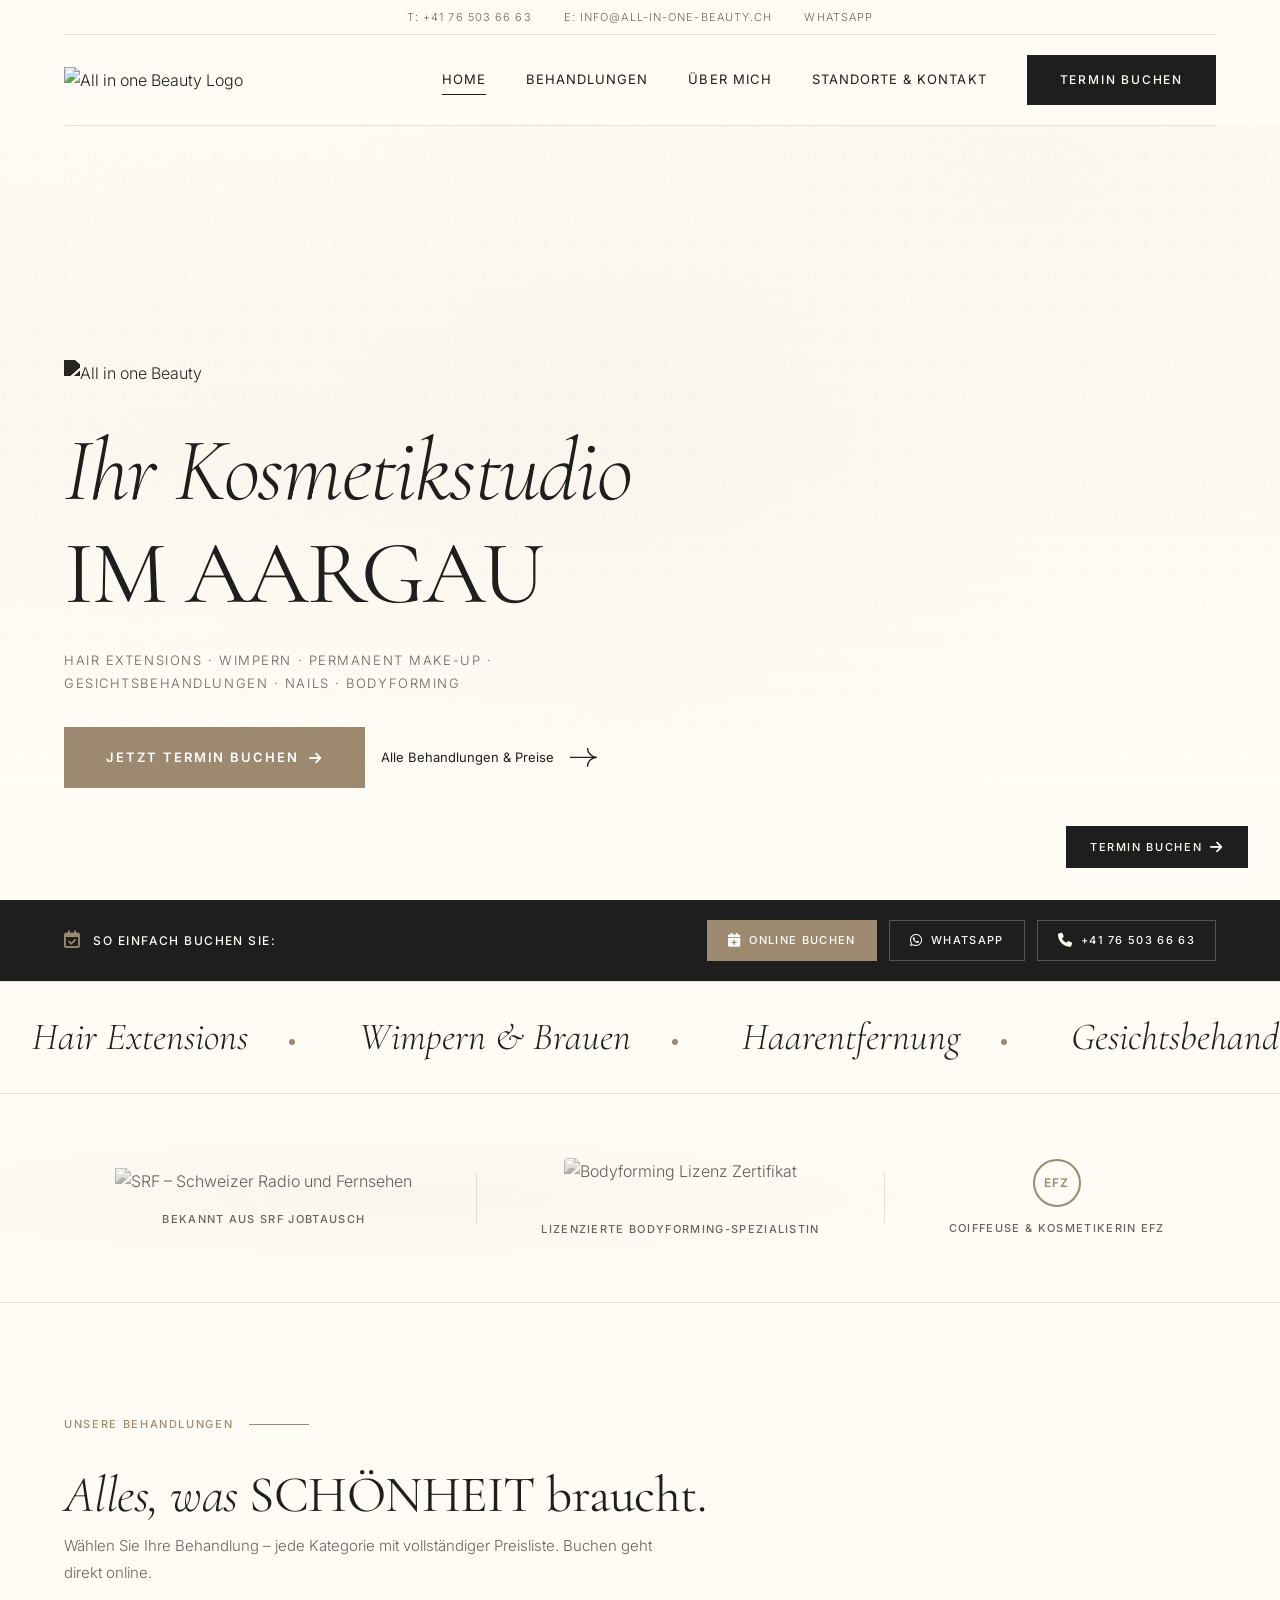
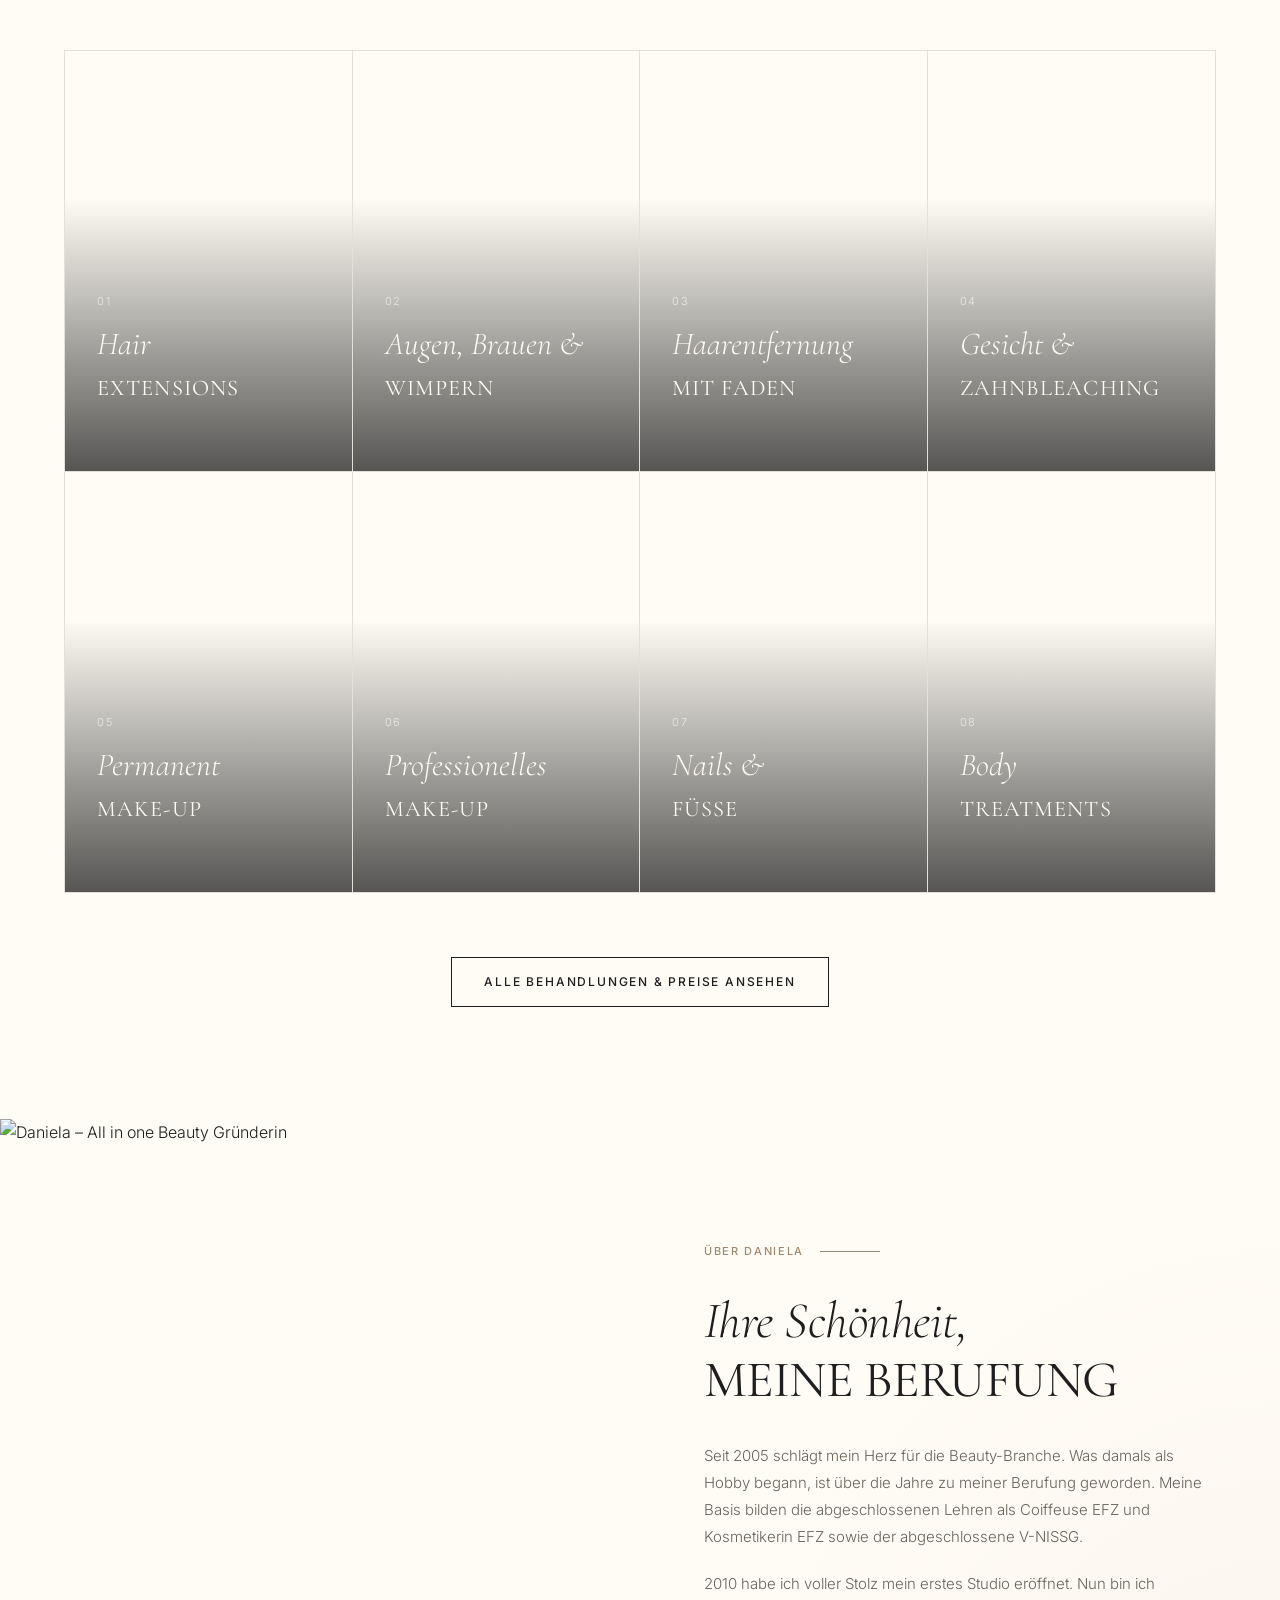
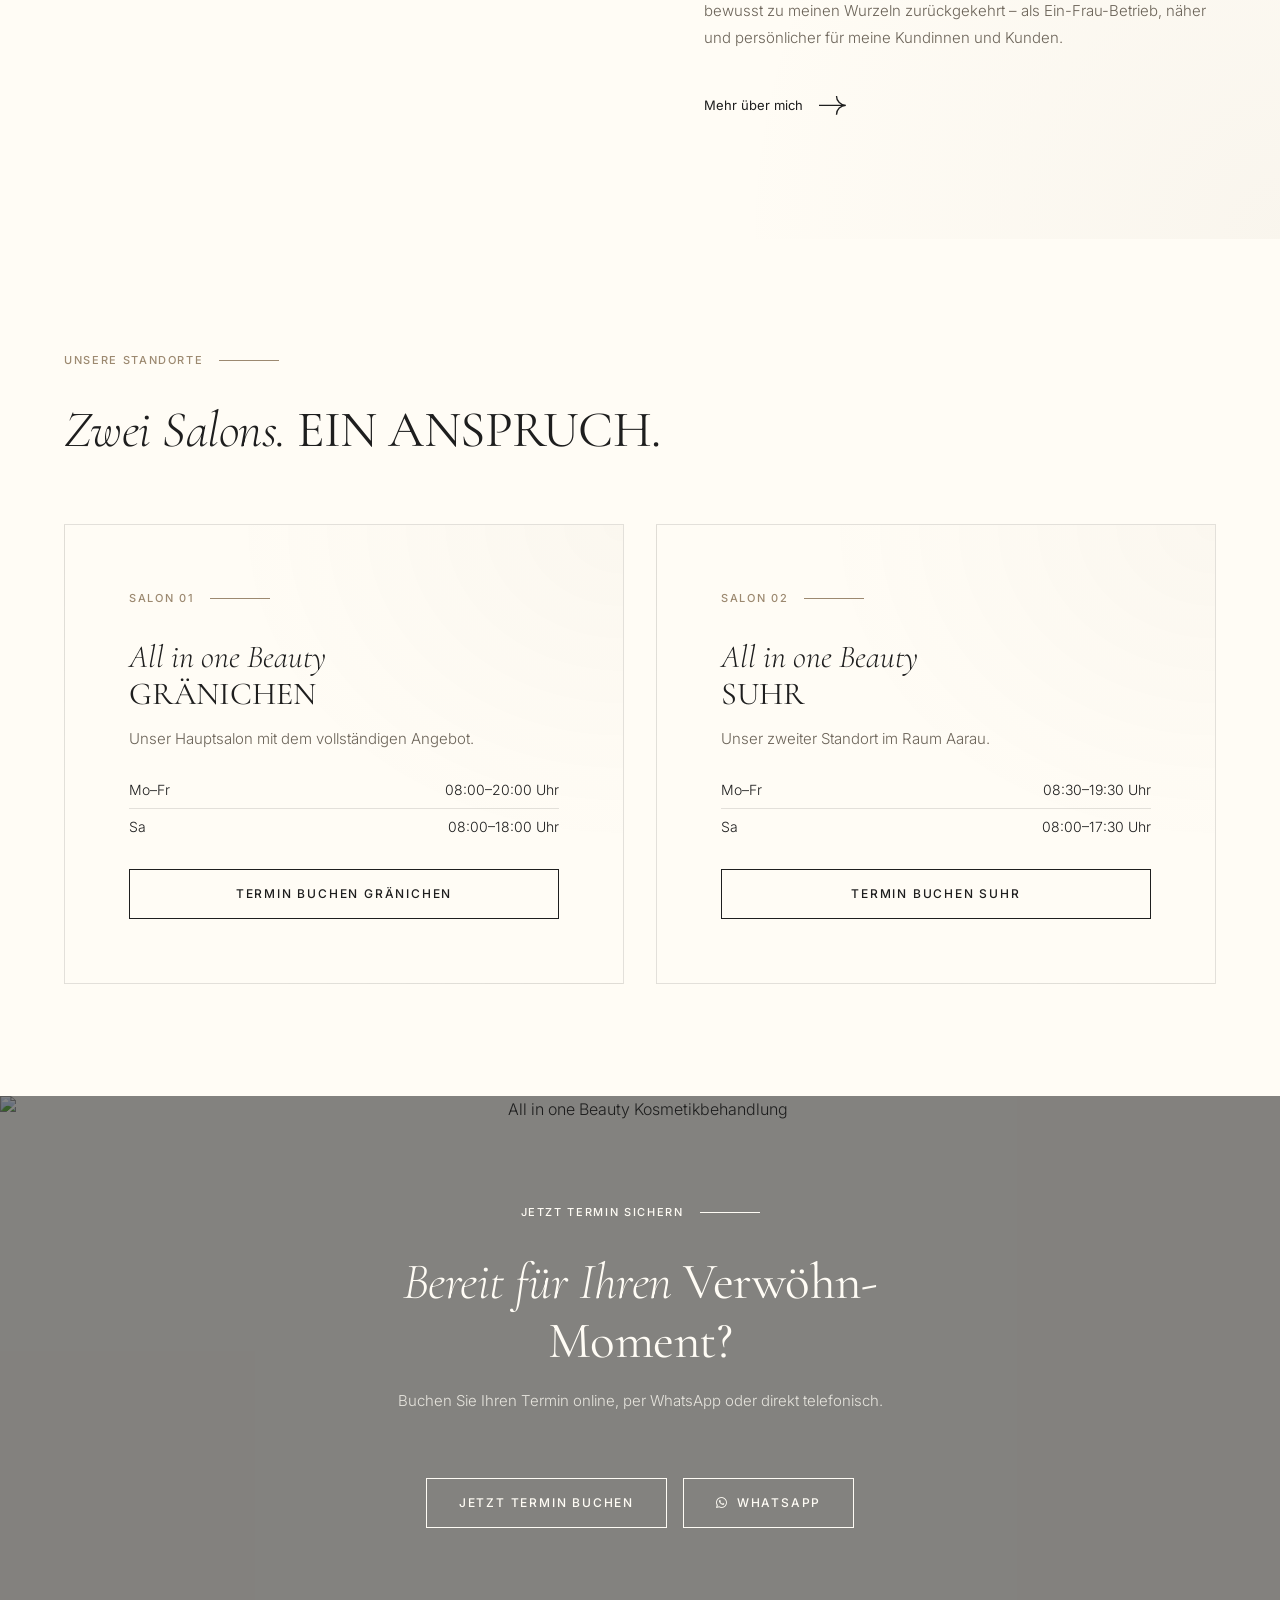
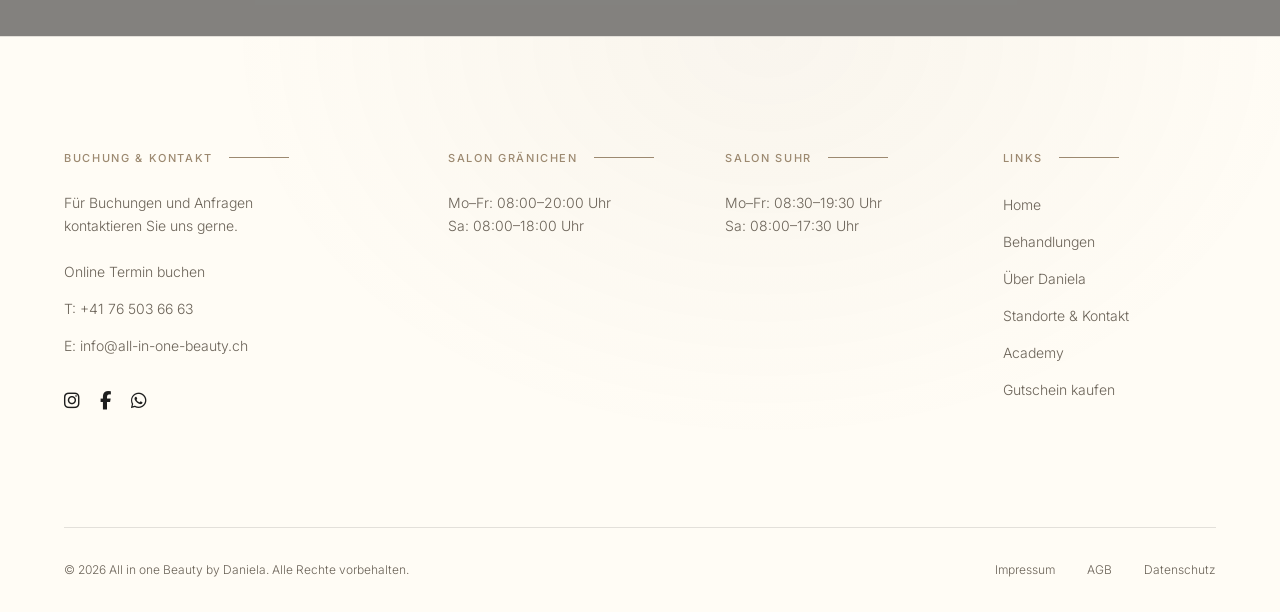
==== commit b4c6f985: "Homepage redesign: real brand images, instant clarity, easy booking - Hero: real brand image + B/W l" ====
--- a/index.html
+++ b/index.html
@@ -46,29 +46,48 @@
 
     <!-- ========== HERO ========== -->
     <section class="hero">
-        <img src="https://images.unsplash.com/photo-1616394584738-fc6e612e71b9?auto=format&fit=crop&q=80&w=1920" alt="All in one Beauty Studio Gränichen Suhr" class="hero-img">
+        <img src="https://www.all-in-one-beauty.ch/wp-content/uploads/18385249-scaled-1.jpg" alt="All in one Beauty Studio – Premium Kosmetik Gränichen & Suhr" class="hero-img">
         <div class="hero-overlay"></div>
         <div class="hero-content page-padding">
             <div class="container fade-up">
-                <div class="signpost">
-                    <span class="signpost-text">Willkommen bei All in one Beauty</span>
-                    <div class="signpost-line"></div>
-                </div>
-                <h1><em>Schönheit ist</em><br><span class="caps">unsere Berufung</span></h1>
-                <p style="max-width: 600px; color: var(--clr-text);">Ihr exklusives Kosmetikstudio im Aargau. Von Hair Extensions über Permanent Make-Up bis hin zu Body Treatments – bei Daniela sind Sie in den besten Händen. Zwei Standorte, ein Anspruch: Perfektion.</p>
+                <img src="https://www.all-in-one-beauty.ch/wp-content/uploads/all-in-one-beauts-logo-sw-1.png" alt="All in one Beauty" class="hero-logo">
+                <h1><em>Ihr Kosmetikstudio</em><br><span class="caps">im Aargau</span></h1>
+                <p class="hero-subtitle">Hair Extensions · Wimpern · Permanent Make-Up · Gesichtsbehandlungen · Nails · Bodyforming</p>
                 <div class="hero-btns">
-                    <a href="https://allinone.hairlist.ch/" target="_blank" class="arrow-link">
-                        <span>Termin Buchen</span>
+                    <a href="https://allinone.hairlist.ch/" target="_blank" class="btn btn-hero">Jetzt Termin Buchen <i class="fa-solid fa-arrow-right"></i></a>
+                    <a href="behandlungen.html" class="arrow-link hero-arrow-link">
+                        <span>Alle Behandlungen & Preise</span>
                         <svg xmlns="http://www.w3.org/2000/svg" width="28" viewBox="0 0 21 14" fill="none"><path d="M20.1336 7.00037C16.2576 7.00037 13.1152 3.86612 13.1152 0M20.1336 7.00037C16.2576 7.00037 13.1152 10.1339 13.1152 14M20.1336 7.00037L0 7" stroke="currentColor"/></svg>
                     </a>
-                    <a href="behandlungen.html" class="arrow-link">
-                        <span>Alle Behandlungen</span>
-                        <svg xmlns="http://www.w3.org/2000/svg" width="28" viewBox="0 0 21 14" fill="none"><path d="M20.1336 7.00037C16.2576 7.00037 13.1152 3.86612 13.1152 0M20.1336 7.00037C16.2576 7.00037 13.1152 10.1339 13.1152 14M20.1336 7.00037L0 7" stroke="currentColor"/></svg>
-                    </a>
-                </div>
-            </div>
-        </div>
-    </section>
+                </div>
+            </div>
+        </div>
+    </section>
+
+    <!-- ========== QUICK BOOKING BAR ========== -->
+    <div class="quick-book-bar">
+        <div class="page-padding">
+            <div class="container">
+                <div class="quick-book-inner">
+                    <div class="quick-book-label">
+                        <i class="fa-regular fa-calendar-check"></i>
+                        <span>So einfach buchen Sie:</span>
+                    </div>
+                    <div class="quick-book-actions">
+                        <a href="https://allinone.hairlist.ch/" target="_blank" class="quick-book-btn qb-primary">
+                            <i class="fa-solid fa-calendar-plus"></i> Online buchen
+                        </a>
+                        <a href="https://wa.me/41765036663" target="_blank" class="quick-book-btn">
+                            <i class="fa-brands fa-whatsapp"></i> WhatsApp
+                        </a>
+                        <a href="tel:+41765036663" class="quick-book-btn">
+                            <i class="fa-solid fa-phone"></i> +41 76 503 66 63
+                        </a>
+                    </div>
+                </div>
+            </div>
+        </div>
+    </div>
 
     <!-- ========== MARQUEE STRIP ========== -->
     <div class="marquee-strip">
@@ -81,7 +100,6 @@
             <span class="marquee-item">Make-Up <span class="dot"></span></span>
             <span class="marquee-item">Nails & Füsse <span class="dot"></span></span>
             <span class="marquee-item">Body Treatments <span class="dot"></span></span>
-            <!-- Duplicated for seamless loop -->
             <span class="marquee-item">Hair Extensions <span class="dot"></span></span>
             <span class="marquee-item">Wimpern & Brauen <span class="dot"></span></span>
             <span class="marquee-item">Haarentfernung <span class="dot"></span></span>
@@ -93,64 +111,45 @@
         </div>
     </div>
 
-    <!-- ========== INTRO ========== -->
-    <section class="section-padding">
-        <div class="page-padding">
-            <div class="container">
-                <div class="intro-grid fade-up">
-                    <div class="signpost" style="flex-direction: column; align-items: flex-start;">
-                        <span class="signpost-text">Einführung</span>
-                        <div class="signpost-line"></div>
-                    </div>
-                    <div class="intro-text">
-                        <h2><em>Ihr exklusives Kosmetikstudio</em> im Aargau. Ein Ort, an dem <span class="caps">Perfektion</span> auf <span class="caps">Leidenschaft</span> trifft.</h2>
-                        <p>Seit der Gründung von All in one Beauty verfolgt Daniela ein klares Ziel: Ihren Kundinnen und Kunden das gesamte Spektrum professioneller Schönheitspflege unter einem Dach zu bieten. Mit zwei modernen Salons in Gränichen und Suhr, einem engagierten Expertenteam und einem Angebot, das von Hair Extensions über Permanent Make-Up bis hin zu umfassenden Body Treatments reicht, ist All in one Beauty die erste Adresse für alle, die kompromisslose Qualität und erstklassige Ergebnisse suchen.</p>
-                        <p>Jede Behandlung beginnt mit einer persönlichen Beratung. Denn wahre Schönheit entsteht dort, wo Expertise auf individuelle Bedürfnisse trifft. Egal ob Sie eine neue Frisur mit Extensions wünschen, ein perfektes Braut-Make-Up für den schönsten Tag Ihres Lebens suchen oder Ihre Haut mit einer intensiven Anti-Aging-Behandlung verwöhnen möchten – bei uns sind Sie goldrichtig.</p>
-                        <div style="margin-top: 2rem;">
-                            <a href="ueber-mich.html" class="btn">Über Daniela erfahren</a>
-                        </div>
-                    </div>
-                </div>
-            </div>
-        </div>
-    </section>
-
-    <!-- ========== STATS STRIP ========== -->
-    <div class="page-padding">
-        <div class="container">
-            <div class="stats-strip fade-up">
-                <div class="stat-item">
-                    <div class="stat-number">8+</div>
-                    <div class="stat-label">Behandlungskategorien</div>
-                </div>
-                <div class="stat-item">
-                    <div class="stat-number">2</div>
-                    <div class="stat-label">Standorte im Aargau</div>
-                </div>
-                <div class="stat-item">
-                    <div class="stat-number">6/7</div>
-                    <div class="stat-label">Tage geöffnet</div>
-                </div>
-                <div class="stat-item">
-                    <div class="stat-number">SRF</div>
-                    <div class="stat-label">Bekannt aus Jobtausch</div>
-                </div>
-            </div>
-        </div>
-    </div>
+    <!-- ========== TRUST STRIP (SRF + Bodyforming License) ========== -->
+    <section class="trust-strip fade-up">
+        <div class="page-padding">
+            <div class="container">
+                <div class="trust-inner">
+                    <div class="trust-item">
+                        <img src="https://www.all-in-one-beauty.ch/wp-content/uploads/Schweizer_Radio_und_Fernsehen_Logo.svg-Kopie-1024x276.png" alt="SRF – Schweizer Radio und Fernsehen" class="trust-logo trust-logo-srf">
+                        <span class="trust-label">Bekannt aus SRF Jobtausch</span>
+                    </div>
+                    <div class="trust-divider"></div>
+                    <div class="trust-item">
+                        <img src="https://www.all-in-one-beauty.ch/wp-content/uploads/BODYFORMING-LIZENZ_b4.jpg" alt="Bodyforming Lizenz Zertifikat" class="trust-logo trust-logo-cert">
+                        <span class="trust-label">Lizenzierte Bodyforming-Spezialistin</span>
+                    </div>
+                    <div class="trust-divider"></div>
+                    <div class="trust-item">
+                        <div class="trust-qualifications">
+                            <span class="trust-badge">EFZ</span>
+                        </div>
+                        <span class="trust-label">Coiffeuse & Kosmetikerin EFZ</span>
+                    </div>
+                </div>
+            </div>
+        </div>
+    </section>
 
     <!-- ========== SERVICES RANGE (8 Categories) ========== -->
     <section class="section-padding">
         <div class="page-padding">
             <div class="container">
                 <div class="signpost fade-up">
-                    <span class="signpost-text">Unser vollständiges Angebot</span>
+                    <span class="signpost-text">Unsere Behandlungen</span>
                     <div class="signpost-line"></div>
                 </div>
-                <h2 class="fade-up" style="margin-bottom: var(--space-lg);"><em>Alles, was</em> <span class="caps">Schönheit</span> braucht.</h2>
+                <h2 class="fade-up" style="margin-bottom: 0.5rem;"><em>Alles, was</em> <span class="caps">Schönheit</span> braucht.</h2>
+                <p class="fade-up" style="margin-bottom: var(--space-lg); max-width: 600px;">Wählen Sie Ihre Behandlung – jede Kategorie mit vollständiger Preisliste. Buchen geht direkt online.</p>
 
                 <div class="range-grid fade-up" data-delay="1">
-                    <a href="behandlungen.html" class="range-item">
+                    <a href="behandlungen.html#hair-extensions" class="range-item">
                         <div class="range-item-bg" style="background-image: url('https://images.unsplash.com/photo-1522337360788-8b13dee7a37e?auto=format&fit=crop&q=80&w=800');"></div>
                         <div class="range-item-overlay"></div>
                         <div class="range-item-content">
@@ -158,7 +157,7 @@
                             <div class="range-title"><em>Hair</em><span class="range-title-caps">Extensions</span></div>
                         </div>
                     </a>
-                    <a href="behandlungen.html" class="range-item">
+                    <a href="behandlungen.html#wimpern-brauen" class="range-item">
                         <div class="range-item-bg" style="background-image: url('https://images.unsplash.com/photo-1512496015851-a1fbcf69d39e?auto=format&fit=crop&q=80&w=800');"></div>
                         <div class="range-item-overlay"></div>
                         <div class="range-item-content">
@@ -166,7 +165,7 @@
                             <div class="range-title"><em>Augen, Brauen &</em><span class="range-title-caps">Wimpern</span></div>
                         </div>
                     </a>
-                    <a href="behandlungen.html" class="range-item">
+                    <a href="behandlungen.html#faden" class="range-item">
                         <div class="range-item-bg" style="background-image: url('https://images.unsplash.com/photo-1616394584738-fc6e612e71b9?auto=format&fit=crop&q=80&w=800');"></div>
                         <div class="range-item-overlay"></div>
                         <div class="range-item-content">
@@ -174,7 +173,7 @@
                             <div class="range-title"><em>Haarentfernung</em><span class="range-title-caps">mit Faden</span></div>
                         </div>
                     </a>
-                    <a href="behandlungen.html" class="range-item">
+                    <a href="behandlungen.html#gesicht" class="range-item">
                         <div class="range-item-bg" style="background-image: url('https://images.unsplash.com/photo-1570172619644-dfd03ed5d881?auto=format&fit=crop&q=80&w=800');"></div>
                         <div class="range-item-overlay"></div>
                         <div class="range-item-content">
@@ -185,7 +184,7 @@
                 </div>
 
                 <div class="range-grid fade-up" data-delay="2" style="border-top: none;">
-                    <a href="behandlungen.html" class="range-item">
+                    <a href="behandlungen.html#pmu" class="range-item">
                         <div class="range-item-bg" style="background-image: url('https://images.unsplash.com/photo-1588006173527-b3cff9a820e4?auto=format&fit=crop&q=80&w=800');"></div>
                         <div class="range-item-overlay"></div>
                         <div class="range-item-content">
@@ -193,7 +192,7 @@
                             <div class="range-title"><em>Permanent</em><span class="range-title-caps">Make-Up</span></div>
                         </div>
                     </a>
-                    <a href="behandlungen.html" class="range-item">
+                    <a href="behandlungen.html#makeup" class="range-item">
                         <div class="range-item-bg" style="background-image: url('https://images.unsplash.com/photo-1487412947147-5cebf100ffc2?auto=format&fit=crop&q=80&w=800');"></div>
                         <div class="range-item-overlay"></div>
                         <div class="range-item-content">
@@ -201,7 +200,7 @@
                             <div class="range-title"><em>Professionelles</em><span class="range-title-caps">Make-Up</span></div>
                         </div>
                     </a>
-                    <a href="behandlungen.html" class="range-item">
+                    <a href="behandlungen.html#nails" class="range-item">
                         <div class="range-item-bg" style="background-image: url('https://images.unsplash.com/photo-1604654894610-df63bc536371?auto=format&fit=crop&q=80&w=800');"></div>
                         <div class="range-item-overlay"></div>
                         <div class="range-item-content">
@@ -209,7 +208,7 @@
                             <div class="range-title"><em>Nails &</em><span class="range-title-caps">Füsse</span></div>
                         </div>
                     </a>
-                    <a href="behandlungen.html" class="range-item">
+                    <a href="behandlungen.html#body" class="range-item">
                         <div class="range-item-bg" style="background-image: url('https://images.unsplash.com/photo-1544161515-4ab6ce6db874?auto=format&fit=crop&q=80&w=800');"></div>
                         <div class="range-item-overlay"></div>
                         <div class="range-item-content">
@@ -237,8 +236,8 @@
                 <div class="signpost-line"></div>
             </div>
             <h2><em>Ihre Schönheit,</em><br><span class="caps">meine Berufung</span></h2>
-            <p>Mein Name ist Daniela – und Kosmetik ist meine absolute Leidenschaft. Als Gründerin von All in one Beauty und bekannt durch die SRF-Sendung Jobtausch, bringe ich jahrelange Erfahrung, höchste Qualitätsansprüche und echte Leidenschaft in jede einzelne Behandlung ein.</p>
-            <p>Gemeinsam mit meinem Team in unseren Salons in Gränichen und Suhr sorge ich dafür, dass sich jede Kundin und jeder Kunde von der ersten Minute an wohlfühlt. Ob Sie für eine schnelle Augenbrauen-Korrektur kommen oder einen ganzen Wellness-Nachmittag geniessen – bei uns erleben Sie Schönheitspflege auf höchstem Niveau.</p>
+            <p>Seit 2005 schlägt mein Herz für die Beauty-Branche. Was damals als Hobby begann, ist über die Jahre zu meiner Berufung geworden. Meine Basis bilden die abgeschlossenen Lehren als Coiffeuse EFZ und Kosmetikerin EFZ sowie der abgeschlossene V-NISSG.</p>
+            <p>2010 habe ich voller Stolz mein erstes Studio eröffnet. Nun bin ich bewusst zu meinen Wurzeln zurückgekehrt – als Ein-Frau-Betrieb, näher und persönlicher für meine Kundinnen und Kunden.</p>
             <div style="margin-top: 1.5rem; display: flex; gap: 1rem; flex-wrap: wrap;">
                 <a href="ueber-mich.html" class="arrow-link">
                     <span>Mehr über mich</span>
@@ -248,47 +247,8 @@
         </div>
     </section>
 
-    <!-- ========== TESTIMONIALS ========== -->
+    <!-- ========== STANDORTE PREVIEW ========== -->
     <section class="section-padding">
-        <div class="page-padding">
-            <div class="container">
-                <div class="section-divider"></div>
-                <div class="testimonial-wrapper fade-up">
-                    <div class="signpost" style="justify-content: center;">
-                        <span class="signpost-text">Kundenstimmen</span>
-                        <div class="signpost-line"></div>
-                    </div>
-                    <p class="testimonial-quote">"Ich fühle mich nach jeder Behandlung bei Daniela wie neu geboren. Die Ergebnisse sind absolut sichtbar und die Atmosphäre ist unvergleichlich. Das beste Kosmetikstudio, das ich je besucht habe."</p>
-                    <p class="testimonial-author">– Zufriedene Kundin aus dem Aargau</p>
-                </div>
-                <div class="section-divider"></div>
-            </div>
-        </div>
-    </section>
-
-    <!-- ========== SRF FEATURE ========== -->
-    <section class="section-padding" style="padding-top: 0;">
-        <div class="page-padding">
-            <div class="container">
-                <div class="intro-grid fade-up">
-                    <div class="signpost" style="flex-direction: column; align-items: flex-start;">
-                        <span class="signpost-text">Bekannt aus dem TV</span>
-                        <div class="signpost-line"></div>
-                    </div>
-                    <div class="intro-text">
-                        <h2><em>Gesehen auf</em> <span class="caps">SRF Jobtausch</span></h2>
-                        <p>Daniela hatte die Ehre, in der beliebten SRF-Sendung «Jobtausch» aufzutreten – eine Bestätigung ihrer Expertise und ihres einzigartigen Ansatzes in der Kosmetikbranche. Die Sendung zeigte eindrucksvoll, wie viel Leidenschaft, Wissen und Hingabe hinter jeder Behandlung bei All in one Beauty steckt.</p>
-                        <div style="margin-top: 1.5rem;">
-                            <a href="https://www.srf.ch/play/tv/jobtausch/video/stylisten-brasilien?id=83c8f61b-baa4-446e-b9f2-9c1a165df64d" target="_blank" class="btn">SRF Jobtausch ansehen</a>
-                        </div>
-                    </div>
-                </div>
-            </div>
-        </div>
-    </section>
-
-    <!-- ========== STANDORTE PREVIEW ========== -->
-    <section class="section-padding" style="padding-top: 0;">
         <div class="page-padding">
             <div class="container">
                 <div class="signpost fade-up">
@@ -300,7 +260,7 @@
                     <div class="standort-card">
                         <div class="signpost"><span class="signpost-text">Salon 01</span><div class="signpost-line"></div></div>
                         <h3><em>All in one Beauty</em><br><span class="caps">Gränichen</span></h3>
-                        <p>Unser Hauptsalon mit dem vollständigen Angebot. Modern eingerichtet, mit einer warmen, einladenden Atmosphäre, die Sie sofort vergessen lässt, dass Sie in einem Kosmetikstudio sind.</p>
+                        <p>Unser Hauptsalon mit dem vollständigen Angebot.</p>
                         <ul class="standort-hours">
                             <li><span>Mo–Fr</span><span>08:00–20:00 Uhr</span></li>
                             <li><span>Sa</span><span>08:00–18:00 Uhr</span></li>
@@ -312,7 +272,7 @@
                     <div class="standort-card">
                         <div class="signpost"><span class="signpost-text">Salon 02</span><div class="signpost-line"></div></div>
                         <h3><em>All in one Beauty</em><br><span class="caps">Suhr</span></h3>
-                        <p>Unser zweiter Standort mit dem gleichen hohen Qualitätsanspruch. Ideal gelegen im Raum Aarau, bietet dieser Salon das gleiche Premium-Erlebnis für Kundinnen und Kunden aus der Region.</p>
+                        <p>Unser zweiter Standort im Raum Aarau.</p>
                         <ul class="standort-hours">
                             <li><span>Mo–Fr</span><span>08:30–19:30 Uhr</span></li>
                             <li><span>Sa</span><span>08:00–17:30 Uhr</span></li>
@@ -328,16 +288,16 @@
 
     <!-- ========== CTA ========== -->
     <section class="cta-section">
-        <img src="https://images.unsplash.com/photo-1560750588-73207b1ef5b8?auto=format&fit=crop&q=80&w=1920" alt="Kosmetikbehandlung Atmosphäre" class="cta-bg">
+        <img src="https://www.all-in-one-beauty.ch/wp-content/uploads/18385249-scaled-1.jpg" alt="All in one Beauty Kosmetikbehandlung" class="cta-bg">
         <div class="cta-overlay"></div>
         <div class="cta-content fade-up">
-            <div class="signpost" style="justify-content: center;">
-                <span class="signpost-text" style="color: var(--clr-bg);">Jetzt Termin sichern</span>
-                <div class="signpost-line" style="background: var(--clr-bg);"></div>
-            </div>
+            <div class="signpost" style="justify-content: center;"><span class="signpost-text" style="color: var(--clr-bg);">Jetzt Termin sichern</span><div class="signpost-line" style="background: var(--clr-bg);"></div></div>
             <h2><em>Bereit für Ihren</em> Verwöhn-Moment?</h2>
-            <p>Buchen Sie Ihren Termin online oder kontaktieren Sie uns direkt per Telefon oder WhatsApp. Wir freuen uns darauf, Sie in einem unserer Salons willkommen zu heissen.</p>
-            <a href="https://allinone.hairlist.ch/" target="_blank" class="btn">Jetzt Termin vereinbaren</a>
+            <p>Buchen Sie Ihren Termin online, per WhatsApp oder direkt telefonisch.</p>
+            <div class="cta-actions">
+                <a href="https://allinone.hairlist.ch/" target="_blank" class="btn">Jetzt Termin buchen</a>
+                <a href="https://wa.me/41765036663" target="_blank" class="btn btn-whatsapp"><i class="fa-brands fa-whatsapp"></i> WhatsApp</a>
+            </div>
         </div>
     </section>
 
--- a/style.css
+++ b/style.css
@@ -444,6 +444,234 @@
     gap: 1rem;
     margin-top: var(--space-md);
     flex-wrap: wrap;
+    align-items: center;
+}
+
+/* Hero brand logo */
+.hero-logo {
+    display: block;
+    max-width: 220px;
+    height: auto;
+    margin-bottom: var(--space-md);
+    filter: brightness(0) invert(0);
+    opacity: 0.85;
+}
+
+.hero-subtitle {
+    font-family: var(--font-body);
+    font-size: 0.8125rem;
+    text-transform: uppercase;
+    letter-spacing: 0.12em;
+    color: var(--clr-text-muted);
+    max-width: 600px;
+    margin-bottom: 0;
+}
+
+.hero-arrow-link {
+    color: var(--clr-text);
+}
+
+/* Large hero CTA button */
+.btn-hero {
+    display: inline-flex;
+    align-items: center;
+    gap: 0.6rem;
+    padding: 1.1rem 2.5rem;
+    font-family: var(--font-body);
+    font-size: 0.8125rem;
+    font-weight: 600;
+    text-transform: uppercase;
+    letter-spacing: 0.15em;
+    background: var(--clr-accent);
+    color: #fff;
+    border: 2px solid var(--clr-accent);
+    cursor: pointer;
+    transition: var(--trans-smooth);
+}
+
+.btn-hero:hover {
+    background: var(--clr-text);
+    border-color: var(--clr-text);
+    color: var(--clr-bg);
+    transform: translateY(-2px);
+    box-shadow: 0 8px 25px rgba(156, 137, 112, 0.3);
+}
+
+.btn-hero i { font-size: 0.875rem; }
+
+/* ============================================================
+   QUICK BOOKING BAR
+   ============================================================ */
+.quick-book-bar {
+    background: var(--clr-text);
+    color: var(--clr-bg);
+    padding: 1.25rem 0;
+    position: relative;
+    z-index: 10;
+}
+
+.quick-book-inner {
+    display: flex;
+    align-items: center;
+    justify-content: space-between;
+    gap: 2rem;
+    flex-wrap: wrap;
+}
+
+.quick-book-label {
+    display: flex;
+    align-items: center;
+    gap: 0.75rem;
+    font-family: var(--font-body);
+    font-size: 0.75rem;
+    text-transform: uppercase;
+    letter-spacing: 0.12em;
+    font-weight: 500;
+    white-space: nowrap;
+}
+
+.quick-book-label i {
+    font-size: 1.125rem;
+    color: var(--clr-accent);
+}
+
+.quick-book-actions {
+    display: flex;
+    gap: 0.75rem;
+    flex-wrap: wrap;
+}
+
+.quick-book-btn {
+    display: inline-flex;
+    align-items: center;
+    gap: 0.5rem;
+    padding: 0.65rem 1.25rem;
+    font-family: var(--font-body);
+    font-size: 0.6875rem;
+    font-weight: 500;
+    text-transform: uppercase;
+    letter-spacing: 0.12em;
+    border: 1px solid rgba(255,252,245,0.25);
+    color: var(--clr-bg);
+    transition: var(--trans-smooth);
+    white-space: nowrap;
+}
+
+.quick-book-btn:hover {
+    background: rgba(255,252,245,0.1);
+    border-color: rgba(255,252,245,0.5);
+}
+
+.quick-book-btn.qb-primary {
+    background: var(--clr-accent);
+    border-color: var(--clr-accent);
+    color: #fff;
+}
+
+.quick-book-btn.qb-primary:hover {
+    background: #b39e85;
+    border-color: #b39e85;
+}
+
+.quick-book-btn i {
+    font-size: 0.875rem;
+}
+
+/* ============================================================
+   TRUST STRIP
+   ============================================================ */
+.trust-strip {
+    border-bottom: 1px solid var(--clr-border-light);
+    padding: var(--space-lg) 0;
+    background:
+        radial-gradient(ellipse at 30% 50%, rgba(156, 137, 112, 0.05), transparent 50%),
+        var(--clr-bg);
+}
+
+.trust-inner {
+    display: flex;
+    align-items: center;
+    justify-content: center;
+    gap: var(--space-lg);
+    flex-wrap: wrap;
+}
+
+.trust-item {
+    display: flex;
+    flex-direction: column;
+    align-items: center;
+    gap: 0.75rem;
+    text-align: center;
+}
+
+.trust-logo {
+    height: 40px;
+    width: auto;
+    object-fit: contain;
+    filter: grayscale(100%);
+    opacity: 0.7;
+    transition: var(--trans-smooth);
+}
+
+.trust-logo-srf { height: 30px; }
+.trust-logo-cert { height: 50px; border-radius: 4px; }
+
+.trust-item:hover .trust-logo {
+    filter: grayscale(0%);
+    opacity: 1;
+}
+
+.trust-label {
+    font-family: var(--font-body);
+    font-size: 0.6875rem;
+    text-transform: uppercase;
+    letter-spacing: 0.12em;
+    font-weight: 500;
+    color: var(--clr-text-muted);
+}
+
+.trust-divider {
+    width: 1px;
+    height: 50px;
+    background: var(--clr-border-light);
+}
+
+.trust-badge {
+    display: inline-flex;
+    align-items: center;
+    justify-content: center;
+    width: 48px;
+    height: 48px;
+    border: 2px solid var(--clr-accent);
+    border-radius: 50%;
+    font-family: var(--font-body);
+    font-size: 0.75rem;
+    font-weight: 600;
+    letter-spacing: 0.08em;
+    color: var(--clr-accent);
+}
+
+/* CTA actions row */
+.cta-actions {
+    display: flex;
+    gap: 1rem;
+    margin-top: var(--space-md);
+    justify-content: center;
+    flex-wrap: wrap;
+}
+
+.btn-whatsapp {
+    display: inline-flex;
+    align-items: center;
+    gap: 0.5rem;
+    border-color: rgba(255,252,245,0.5);
+    color: var(--clr-bg);
+}
+
+.btn-whatsapp:hover {
+    background: #25D366;
+    border-color: #25D366;
+    color: #fff;
 }
 
 /* ============================================================
@@ -1199,6 +1427,19 @@
     }
 
     .social-card:nth-child(2) { border-right: none; }
+
+    .quick-book-inner {
+        justify-content: center;
+        text-align: center;
+    }
+
+    .trust-divider {
+        display: none;
+    }
+
+    .trust-inner {
+        gap: var(--space-md);
+    }
 }
 
 @media (max-width: 600px) {
@@ -1250,4 +1491,31 @@
         border-right: none;
         border-bottom: 1px solid var(--clr-border-light);
     }
-}
+
+    .quick-book-inner {
+        flex-direction: column;
+        align-items: center;
+        gap: 1rem;
+    }
+
+    .quick-book-actions {
+        width: 100%;
+        justify-content: center;
+    }
+
+    .hero-logo {
+        max-width: 160px;
+    }
+
+    .hero-subtitle {
+        font-size: 0.6875rem;
+    }
+
+    .trust-strip {
+        padding: var(--space-md) 0;
+    }
+
+    .trust-logo-cert {
+        height: 40px;
+    }
+}
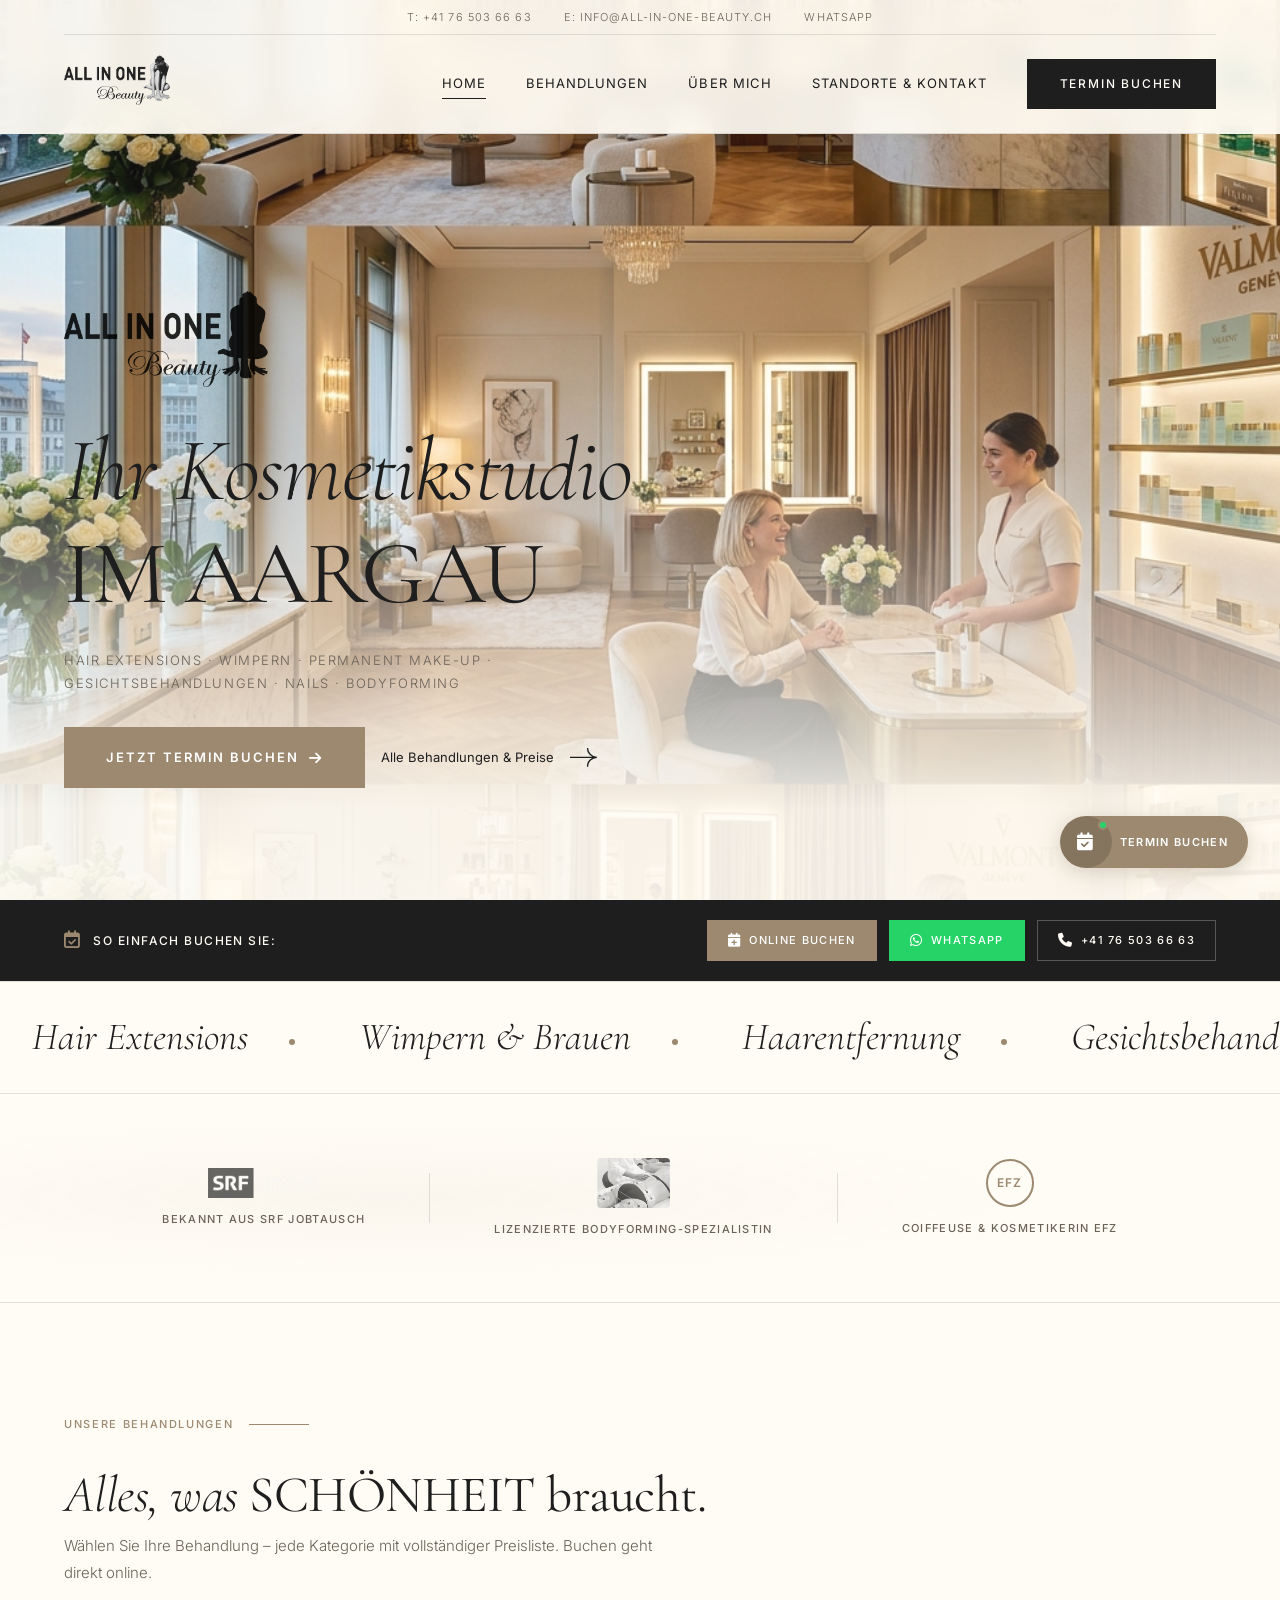
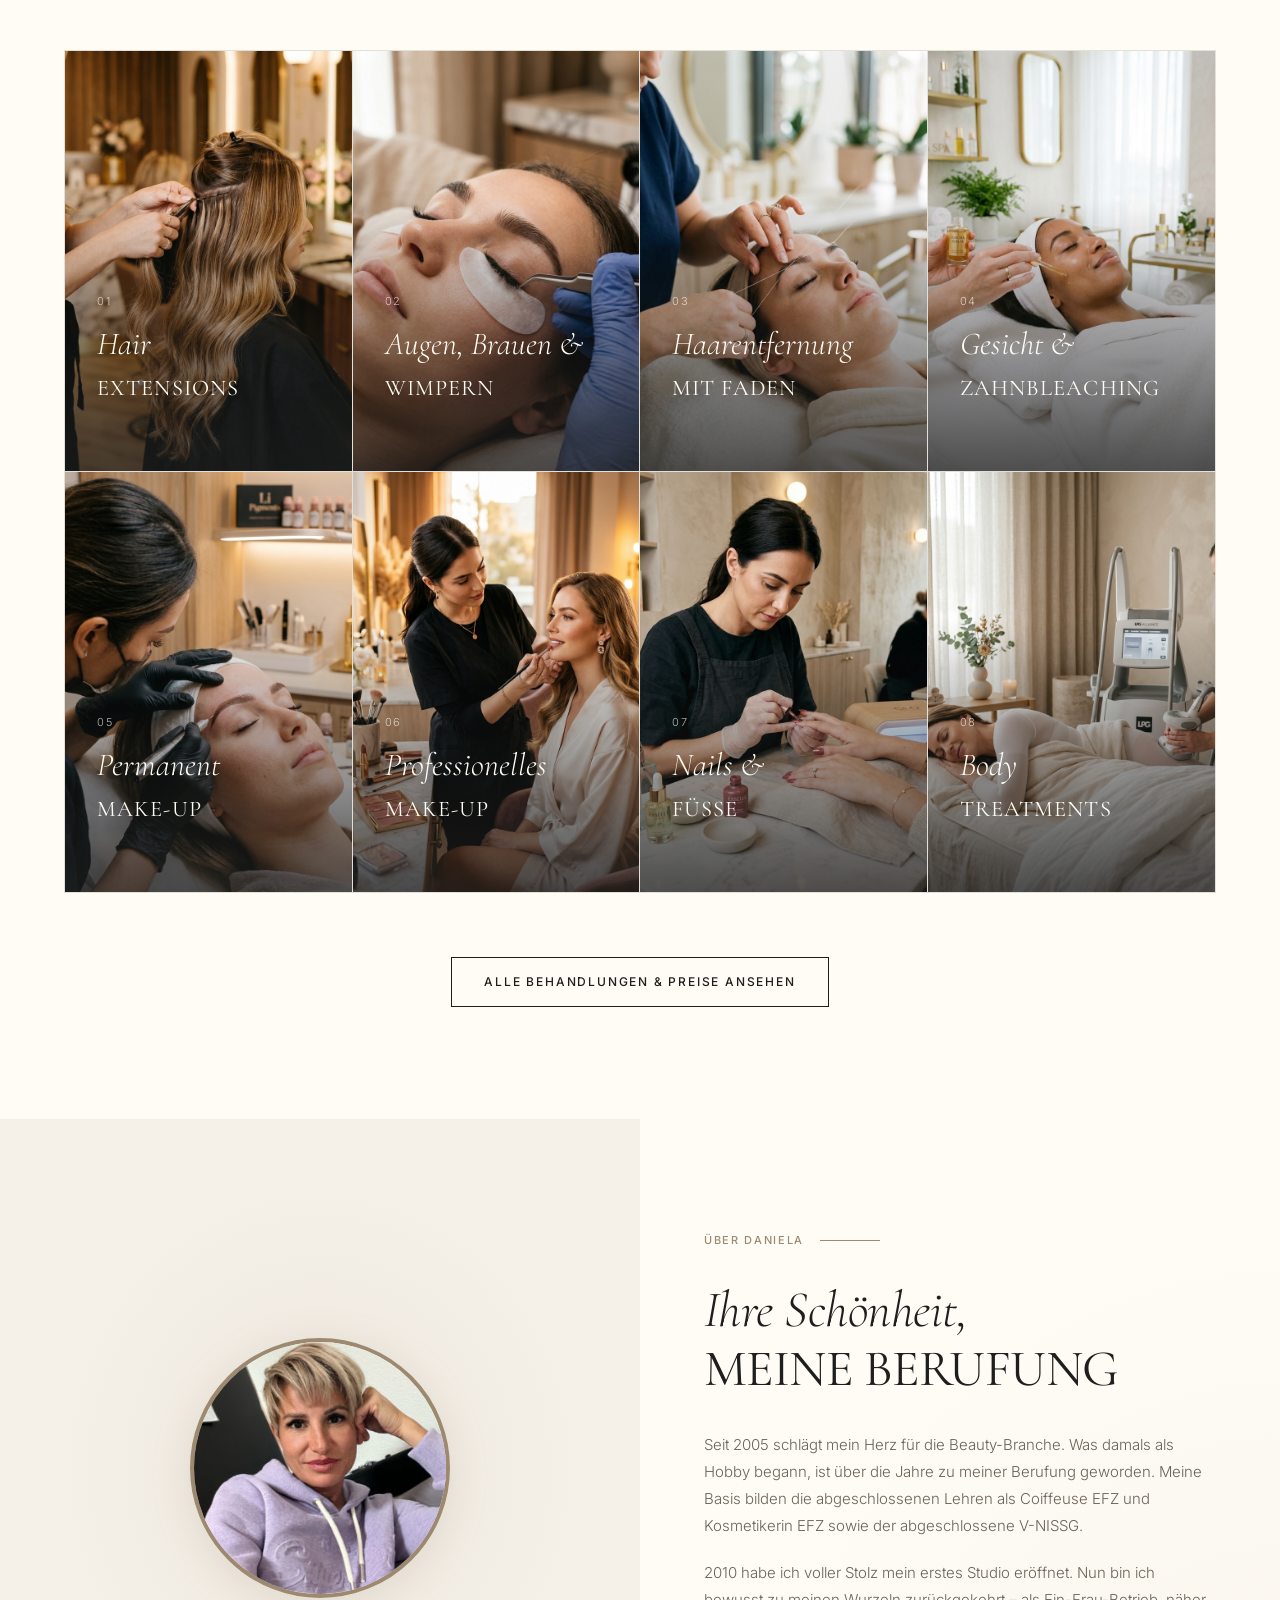
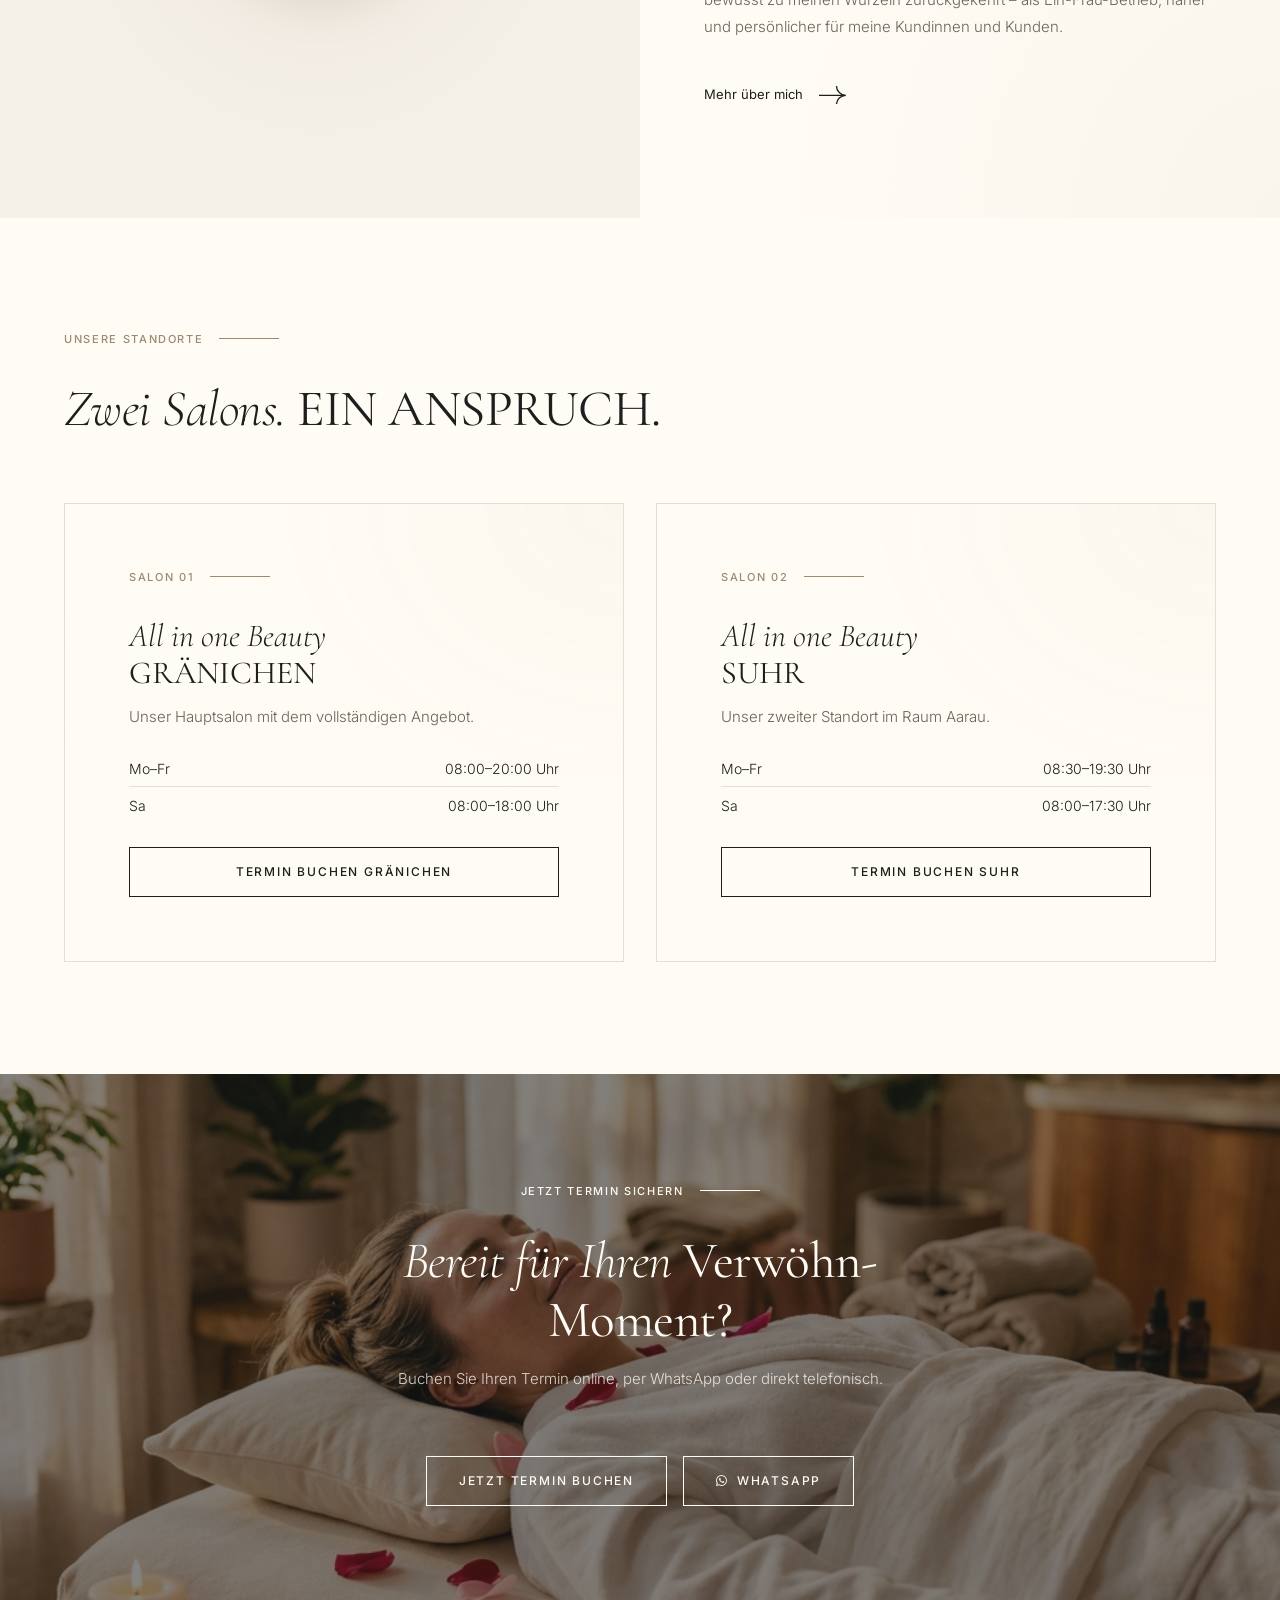
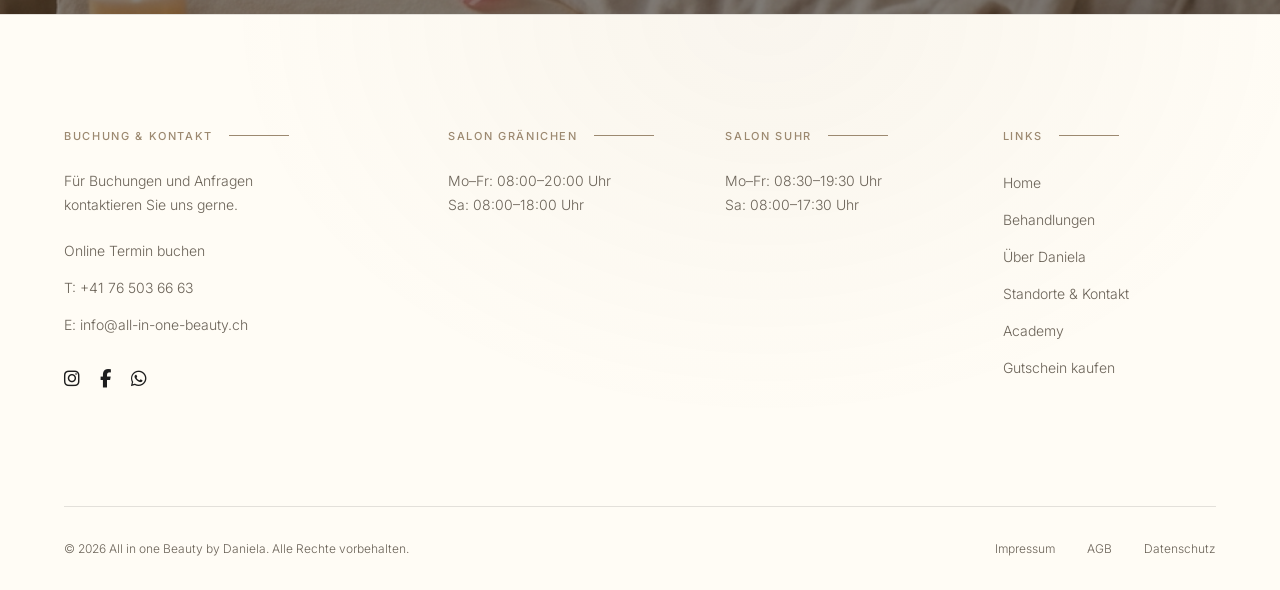
==== commit ea798037: "Local images, circular Daniela profile, WhatsApp green, FAB widget - Generated 10 custom treatment/h" ====
--- a/index.html
+++ b/index.html
@@ -15,6 +15,17 @@
     <link href="https://fonts.googleapis.com/css2?family=Cormorant+Garamond:ital,wght@0,300;0,400;0,600;1,300;1,400;1,600&family=Inter:wght@300;400;500;600&display=swap" rel="stylesheet">
     <link rel="stylesheet" href="https://cdnjs.cloudflare.com/ajax/libs/font-awesome/6.4.0/css/all.min.css">
     <link rel="stylesheet" href="style.css">
+    <script src="https://buchung.treatwell.ch/common/venue-menu/javascript/widget-button.js?v1"></script>
+    <script>
+      (function() {
+        var link = document.createElement("link");
+        link.type = "text/css";
+        link.href = "https://buchung.treatwell.ch/common/venue-menu/css/widget-button.css";
+        link.rel = "stylesheet";
+        link.media = "screen";
+        document.getElementsByTagName("head")[0].appendChild(link);
+      }());
+    </script>
 </head>
 <body>
 
@@ -28,33 +39,36 @@
             </div>
             <div class="container">
                 <div class="nav-container">
-                    <a href="index.html" class="logo"><img src="https://www.all-in-one-beauty.ch/wp-content/uploads/logo-neu-Kopie-1.png" alt="All in one Beauty Logo"></a>
+                    <a href="index.html" class="logo"><img src="images/logo.png" alt="All in one Beauty Logo"></a>
                     <button class="nav-toggle" aria-label="Menu öffnen"><span></span><span></span></button>
                     <nav class="nav-links">
                         <a href="index.html" class="nav-link active">Home</a>
                         <a href="behandlungen.html" class="nav-link">Behandlungen</a>
                         <a href="ueber-mich.html" class="nav-link">Über mich</a>
                         <a href="kontakt.html" class="nav-link">Standorte & Kontakt</a>
-                        <a href="https://allinone.hairlist.ch/" target="_blank" class="btn btn-filled">Termin Buchen</a>
+                        <a href="https://buchung.treatwell.ch/ort/520140/menue/" target="_blank" class="btn btn-filled">Termin Buchen</a>
                     </nav>
                 </div>
             </div>
         </div>
     </header>
 
-    <a href="https://allinone.hairlist.ch/" target="_blank" class="fab">Termin Buchen <i class="fa-solid fa-arrow-right"></i></a>
+    <a href="https://buchung.treatwell.ch/ort/520140/menue/" target="_blank" class="fab">
+        <span class="fab-icon"><i class="fa-solid fa-calendar-check"></i></span>
+        <span class="fab-text">Termin Buchen</span>
+    </a>
 
     <!-- ========== HERO ========== -->
     <section class="hero">
-        <img src="https://www.all-in-one-beauty.ch/wp-content/uploads/18385249-scaled-1.jpg" alt="All in one Beauty Studio – Premium Kosmetik Gränichen & Suhr" class="hero-img">
+        <img src="images/hero.png" alt="All in one Beauty Studio – Premium Kosmetik Gränichen & Suhr" class="hero-img">
         <div class="hero-overlay"></div>
         <div class="hero-content page-padding">
             <div class="container fade-up">
-                <img src="https://www.all-in-one-beauty.ch/wp-content/uploads/all-in-one-beauts-logo-sw-1.png" alt="All in one Beauty" class="hero-logo">
+                <img src="images/logo-sw.png" alt="All in one Beauty" class="hero-logo">
                 <h1><em>Ihr Kosmetikstudio</em><br><span class="caps">im Aargau</span></h1>
                 <p class="hero-subtitle">Hair Extensions · Wimpern · Permanent Make-Up · Gesichtsbehandlungen · Nails · Bodyforming</p>
                 <div class="hero-btns">
-                    <a href="https://allinone.hairlist.ch/" target="_blank" class="btn btn-hero">Jetzt Termin Buchen <i class="fa-solid fa-arrow-right"></i></a>
+                    <a href="https://buchung.treatwell.ch/ort/520140/menue/" target="_blank" class="btn btn-hero">Jetzt Termin Buchen <i class="fa-solid fa-arrow-right"></i></a>
                     <a href="behandlungen.html" class="arrow-link hero-arrow-link">
                         <span>Alle Behandlungen & Preise</span>
                         <svg xmlns="http://www.w3.org/2000/svg" width="28" viewBox="0 0 21 14" fill="none"><path d="M20.1336 7.00037C16.2576 7.00037 13.1152 3.86612 13.1152 0M20.1336 7.00037C16.2576 7.00037 13.1152 10.1339 13.1152 14M20.1336 7.00037L0 7" stroke="currentColor"/></svg>
@@ -74,10 +88,10 @@
                         <span>So einfach buchen Sie:</span>
                     </div>
                     <div class="quick-book-actions">
-                        <a href="https://allinone.hairlist.ch/" target="_blank" class="quick-book-btn qb-primary">
+                        <a href="https://buchung.treatwell.ch/ort/520140/menue/" target="_blank" class="quick-book-btn qb-primary">
                             <i class="fa-solid fa-calendar-plus"></i> Online buchen
                         </a>
-                        <a href="https://wa.me/41765036663" target="_blank" class="quick-book-btn">
+                        <a href="https://wa.me/41765036663" target="_blank" class="quick-book-btn qb-whatsapp">
                             <i class="fa-brands fa-whatsapp"></i> WhatsApp
                         </a>
                         <a href="tel:+41765036663" class="quick-book-btn">
@@ -117,12 +131,12 @@
             <div class="container">
                 <div class="trust-inner">
                     <div class="trust-item">
-                        <img src="https://www.all-in-one-beauty.ch/wp-content/uploads/Schweizer_Radio_und_Fernsehen_Logo.svg-Kopie-1024x276.png" alt="SRF – Schweizer Radio und Fernsehen" class="trust-logo trust-logo-srf">
+                        <img src="images/srf-logo.png" alt="SRF – Schweizer Radio und Fernsehen" class="trust-logo trust-logo-srf">
                         <span class="trust-label">Bekannt aus SRF Jobtausch</span>
                     </div>
                     <div class="trust-divider"></div>
                     <div class="trust-item">
-                        <img src="https://www.all-in-one-beauty.ch/wp-content/uploads/BODYFORMING-LIZENZ_b4.jpg" alt="Bodyforming Lizenz Zertifikat" class="trust-logo trust-logo-cert">
+                        <img src="images/bodyforming-lizenz.jpg" alt="Bodyforming Lizenz Zertifikat" class="trust-logo trust-logo-cert">
                         <span class="trust-label">Lizenzierte Bodyforming-Spezialistin</span>
                     </div>
                     <div class="trust-divider"></div>
@@ -150,7 +164,7 @@
 
                 <div class="range-grid fade-up" data-delay="1">
                     <a href="behandlungen.html#hair-extensions" class="range-item">
-                        <div class="range-item-bg" style="background-image: url('https://images.unsplash.com/photo-1522337360788-8b13dee7a37e?auto=format&fit=crop&q=80&w=800');"></div>
+                        <div class="range-item-bg" style="background-image: url('images/hair-extensions.png');"></div>
                         <div class="range-item-overlay"></div>
                         <div class="range-item-content">
                             <div class="range-number">1</div>
@@ -158,7 +172,7 @@
                         </div>
                     </a>
                     <a href="behandlungen.html#wimpern-brauen" class="range-item">
-                        <div class="range-item-bg" style="background-image: url('https://images.unsplash.com/photo-1512496015851-a1fbcf69d39e?auto=format&fit=crop&q=80&w=800');"></div>
+                        <div class="range-item-bg" style="background-image: url('images/wimpern-brauen.png');"></div>
                         <div class="range-item-overlay"></div>
                         <div class="range-item-content">
                             <div class="range-number">2</div>
@@ -166,7 +180,7 @@
                         </div>
                     </a>
                     <a href="behandlungen.html#faden" class="range-item">
-                        <div class="range-item-bg" style="background-image: url('https://images.unsplash.com/photo-1616394584738-fc6e612e71b9?auto=format&fit=crop&q=80&w=800');"></div>
+                        <div class="range-item-bg" style="background-image: url('images/faden.png');"></div>
                         <div class="range-item-overlay"></div>
                         <div class="range-item-content">
                             <div class="range-number">3</div>
@@ -174,7 +188,7 @@
                         </div>
                     </a>
                     <a href="behandlungen.html#gesicht" class="range-item">
-                        <div class="range-item-bg" style="background-image: url('https://images.unsplash.com/photo-1570172619644-dfd03ed5d881?auto=format&fit=crop&q=80&w=800');"></div>
+                        <div class="range-item-bg" style="background-image: url('images/gesicht.png');"></div>
                         <div class="range-item-overlay"></div>
                         <div class="range-item-content">
                             <div class="range-number">4</div>
@@ -185,7 +199,7 @@
 
                 <div class="range-grid fade-up" data-delay="2" style="border-top: none;">
                     <a href="behandlungen.html#pmu" class="range-item">
-                        <div class="range-item-bg" style="background-image: url('https://images.unsplash.com/photo-1588006173527-b3cff9a820e4?auto=format&fit=crop&q=80&w=800');"></div>
+                        <div class="range-item-bg" style="background-image: url('images/permanent-makeup.png');"></div>
                         <div class="range-item-overlay"></div>
                         <div class="range-item-content">
                             <div class="range-number">5</div>
@@ -193,7 +207,7 @@
                         </div>
                     </a>
                     <a href="behandlungen.html#makeup" class="range-item">
-                        <div class="range-item-bg" style="background-image: url('https://images.unsplash.com/photo-1487412947147-5cebf100ffc2?auto=format&fit=crop&q=80&w=800');"></div>
+                        <div class="range-item-bg" style="background-image: url('images/makeup.png');"></div>
                         <div class="range-item-overlay"></div>
                         <div class="range-item-content">
                             <div class="range-number">6</div>
@@ -201,7 +215,7 @@
                         </div>
                     </a>
                     <a href="behandlungen.html#nails" class="range-item">
-                        <div class="range-item-bg" style="background-image: url('https://images.unsplash.com/photo-1604654894610-df63bc536371?auto=format&fit=crop&q=80&w=800');"></div>
+                        <div class="range-item-bg" style="background-image: url('images/nails.png');"></div>
                         <div class="range-item-overlay"></div>
                         <div class="range-item-content">
                             <div class="range-number">7</div>
@@ -209,7 +223,7 @@
                         </div>
                     </a>
                     <a href="behandlungen.html#body" class="range-item">
-                        <div class="range-item-bg" style="background-image: url('https://images.unsplash.com/photo-1544161515-4ab6ce6db874?auto=format&fit=crop&q=80&w=800');"></div>
+                        <div class="range-item-bg" style="background-image: url('images/body.png');"></div>
                         <div class="range-item-overlay"></div>
                         <div class="range-item-content">
                             <div class="range-number">8</div>
@@ -228,7 +242,7 @@
     <!-- ========== ABOUT DANIELA SPLIT ========== -->
     <section class="about-split">
         <div class="about-img-col">
-            <img src="https://www.all-in-one-beauty.ch/wp-content/uploads/IMG_0017-300x300.jpeg" alt="Daniela – All in one Beauty Gründerin">
+            <img src="images/daniela.jpg" alt="Daniela – All in one Beauty Gründerin">
         </div>
         <div class="about-text-col fade-up">
             <div class="signpost">
@@ -266,7 +280,7 @@
                             <li><span>Sa</span><span>08:00–18:00 Uhr</span></li>
                         </ul>
                         <div style="margin-top: 1.5rem;">
-                            <a href="https://allinone.hairlist.ch/" target="_blank" class="btn" style="width: 100%; text-align: center;">Termin buchen Gränichen</a>
+                            <a href="https://buchung.treatwell.ch/ort/520140/menue/" target="_blank" class="btn" style="width: 100%; text-align: center;">Termin buchen Gränichen</a>
                         </div>
                     </div>
                     <div class="standort-card">
@@ -278,7 +292,7 @@
                             <li><span>Sa</span><span>08:00–17:30 Uhr</span></li>
                         </ul>
                         <div style="margin-top: 1.5rem;">
-                            <a href="https://allinone.hairlist.ch/" target="_blank" class="btn" style="width: 100%; text-align: center;">Termin buchen Suhr</a>
+                            <a href="https://buchung.treatwell.ch/ort/520140/menue/" target="_blank" class="btn" style="width: 100%; text-align: center;">Termin buchen Suhr</a>
                         </div>
                     </div>
                 </div>
@@ -288,14 +302,14 @@
 
     <!-- ========== CTA ========== -->
     <section class="cta-section">
-        <img src="https://www.all-in-one-beauty.ch/wp-content/uploads/18385249-scaled-1.jpg" alt="All in one Beauty Kosmetikbehandlung" class="cta-bg">
+        <img src="images/cta.png" alt="All in one Beauty Kosmetikbehandlung" class="cta-bg">
         <div class="cta-overlay"></div>
         <div class="cta-content fade-up">
             <div class="signpost" style="justify-content: center;"><span class="signpost-text" style="color: var(--clr-bg);">Jetzt Termin sichern</span><div class="signpost-line" style="background: var(--clr-bg);"></div></div>
             <h2><em>Bereit für Ihren</em> Verwöhn-Moment?</h2>
             <p>Buchen Sie Ihren Termin online, per WhatsApp oder direkt telefonisch.</p>
             <div class="cta-actions">
-                <a href="https://allinone.hairlist.ch/" target="_blank" class="btn">Jetzt Termin buchen</a>
+                <a href="https://buchung.treatwell.ch/ort/520140/menue/" target="_blank" class="btn">Jetzt Termin buchen</a>
                 <a href="https://wa.me/41765036663" target="_blank" class="btn btn-whatsapp"><i class="fa-brands fa-whatsapp"></i> WhatsApp</a>
             </div>
         </div>
@@ -309,11 +323,11 @@
                     <div class="footer-col">
                         <div class="signpost"><span class="signpost-text">Buchung & Kontakt</span><div class="signpost-line"></div></div>
                         <p class="footer-info">Für Buchungen und Anfragen<br>kontaktieren Sie uns gerne.</p>
-                        <a href="https://allinone.hairlist.ch/" target="_blank" class="footer-text-link">Online Termin buchen</a><br>
+                        <a href="https://buchung.treatwell.ch/ort/520140/menue/" target="_blank" class="footer-text-link">Online Termin buchen</a><br>
                         <a href="tel:+41765036663" class="footer-text-link">T: +41 76 503 66 63</a><br>
                         <a href="mailto:info@all-in-one-beauty.ch" class="footer-text-link">E: info@all-in-one-beauty.ch</a>
                         <div class="social-links">
-                            <a href="#" target="_blank" aria-label="Instagram"><i class="fa-brands fa-instagram"></i></a>
+                            <a href="https://trea.tw/JfX4W88qK6WJF9y6u" target="_blank" aria-label="Instagram"><i class="fa-brands fa-instagram"></i></a>
                             <a href="#" target="_blank" aria-label="Facebook"><i class="fa-brands fa-facebook-f"></i></a>
                             <a href="https://wa.me/41765036663" target="_blank" aria-label="WhatsApp"><i class="fa-brands fa-whatsapp"></i></a>
                         </div>
--- a/style.css
+++ b/style.css
@@ -364,33 +364,82 @@
 /* ============================================================
    FLOATING BOOKING BUTTON
    ============================================================ */
+/* Floating booking widget — permanent corner pill */
 .fab {
     position: fixed;
     bottom: 2rem;
     right: 2rem;
-    background: var(--clr-text);
-    color: var(--clr-bg);
-    padding: 0.875rem 1.5rem;
+    background: var(--clr-accent);
+    color: #fff;
+    padding: 0;
     font-family: var(--font-body);
     font-size: 0.6875rem;
-    font-weight: 500;
+    font-weight: 600;
     text-transform: uppercase;
-    letter-spacing: 0.15em;
+    letter-spacing: 0.12em;
     z-index: 999;
     display: flex;
     align-items: center;
-    gap: 0.5rem;
+    gap: 0;
     transition: var(--trans-smooth);
     border: none;
+    border-radius: 50px;
+    overflow: hidden;
+    box-shadow: 0 4px 20px rgba(156, 137, 112, 0.35);
+}
+
+.fab-icon {
+    width: 52px;
+    height: 52px;
+    display: flex;
+    align-items: center;
+    justify-content: center;
+    background: rgba(0,0,0,0.15);
+    border-radius: 50%;
+    flex-shrink: 0;
+    position: relative;
+}
+
+.fab-icon i {
+    font-size: 1.125rem;
+}
+
+/* Pulsing dot */
+.fab-icon::after {
+    content: '';
+    position: absolute;
+    top: 4px;
+    right: 4px;
+    width: 10px;
+    height: 10px;
+    background: #25D366;
+    border-radius: 50%;
+    border: 2px solid var(--clr-accent);
+    animation: fab-pulse 2s ease-in-out infinite;
+}
+
+@keyframes fab-pulse {
+    0%, 100% { transform: scale(1); opacity: 1; }
+    50% { transform: scale(1.3); opacity: 0.7; }
+}
+
+.fab-text {
+    padding: 0 1.25rem 0 0.5rem;
+    white-space: nowrap;
 }
 
 .fab:hover {
     transform: translateY(-3px);
-    box-shadow: 0 8px 25px rgba(0,0,0,0.15);
-}
-
-.fab i {
-    font-size: 0.875rem;
+    box-shadow: 0 8px 30px rgba(156, 137, 112, 0.5);
+    background: var(--clr-text);
+}
+
+.fab:hover .fab-icon {
+    background: rgba(255,255,255,0.15);
+}
+
+.fab:hover .fab-icon::after {
+    border-color: var(--clr-text);
 }
 
 /* ============================================================
@@ -573,6 +622,17 @@
     border-color: #b39e85;
 }
 
+.quick-book-btn.qb-whatsapp {
+    background: #25D366;
+    border-color: #25D366;
+    color: #fff;
+}
+
+.quick-book-btn.qb-whatsapp:hover {
+    background: #1eba59;
+    border-color: #1eba59;
+}
+
 .quick-book-btn i {
     font-size: 0.875rem;
 }
@@ -835,18 +895,28 @@
     display: grid;
     grid-template-columns: 1fr 1fr;
     gap: 0;
-    min-height: 80vh;
+    min-height: auto;
 }
 
 .about-img-col {
     position: relative;
     overflow: hidden;
+    display: flex;
+    align-items: center;
+    justify-content: center;
+    padding: var(--space-xl) var(--space-lg);
+    background:
+        radial-gradient(ellipse at center, rgba(156, 137, 112, 0.08), transparent 60%),
+        var(--clr-bg-alt);
 }
 
 .about-img-col img {
-    width: 100%;
-    height: 100%;
+    width: 260px;
+    height: 260px;
     object-fit: cover;
+    border-radius: 50%;
+    border: 4px solid var(--clr-accent);
+    box-shadow: 0 8px 40px rgba(156, 137, 112, 0.2);
 }
 
 .about-text-col {
@@ -1458,7 +1528,16 @@
     .fab {
         bottom: 1rem;
         right: 1rem;
-        padding: 0.75rem 1.25rem;
+    }
+
+    .fab-icon {
+        width: 44px;
+        height: 44px;
+    }
+
+    .fab-text {
+        font-size: 0.6rem;
+        padding: 0 1rem 0 0.4rem;
     }
 
     .intro-grid {
